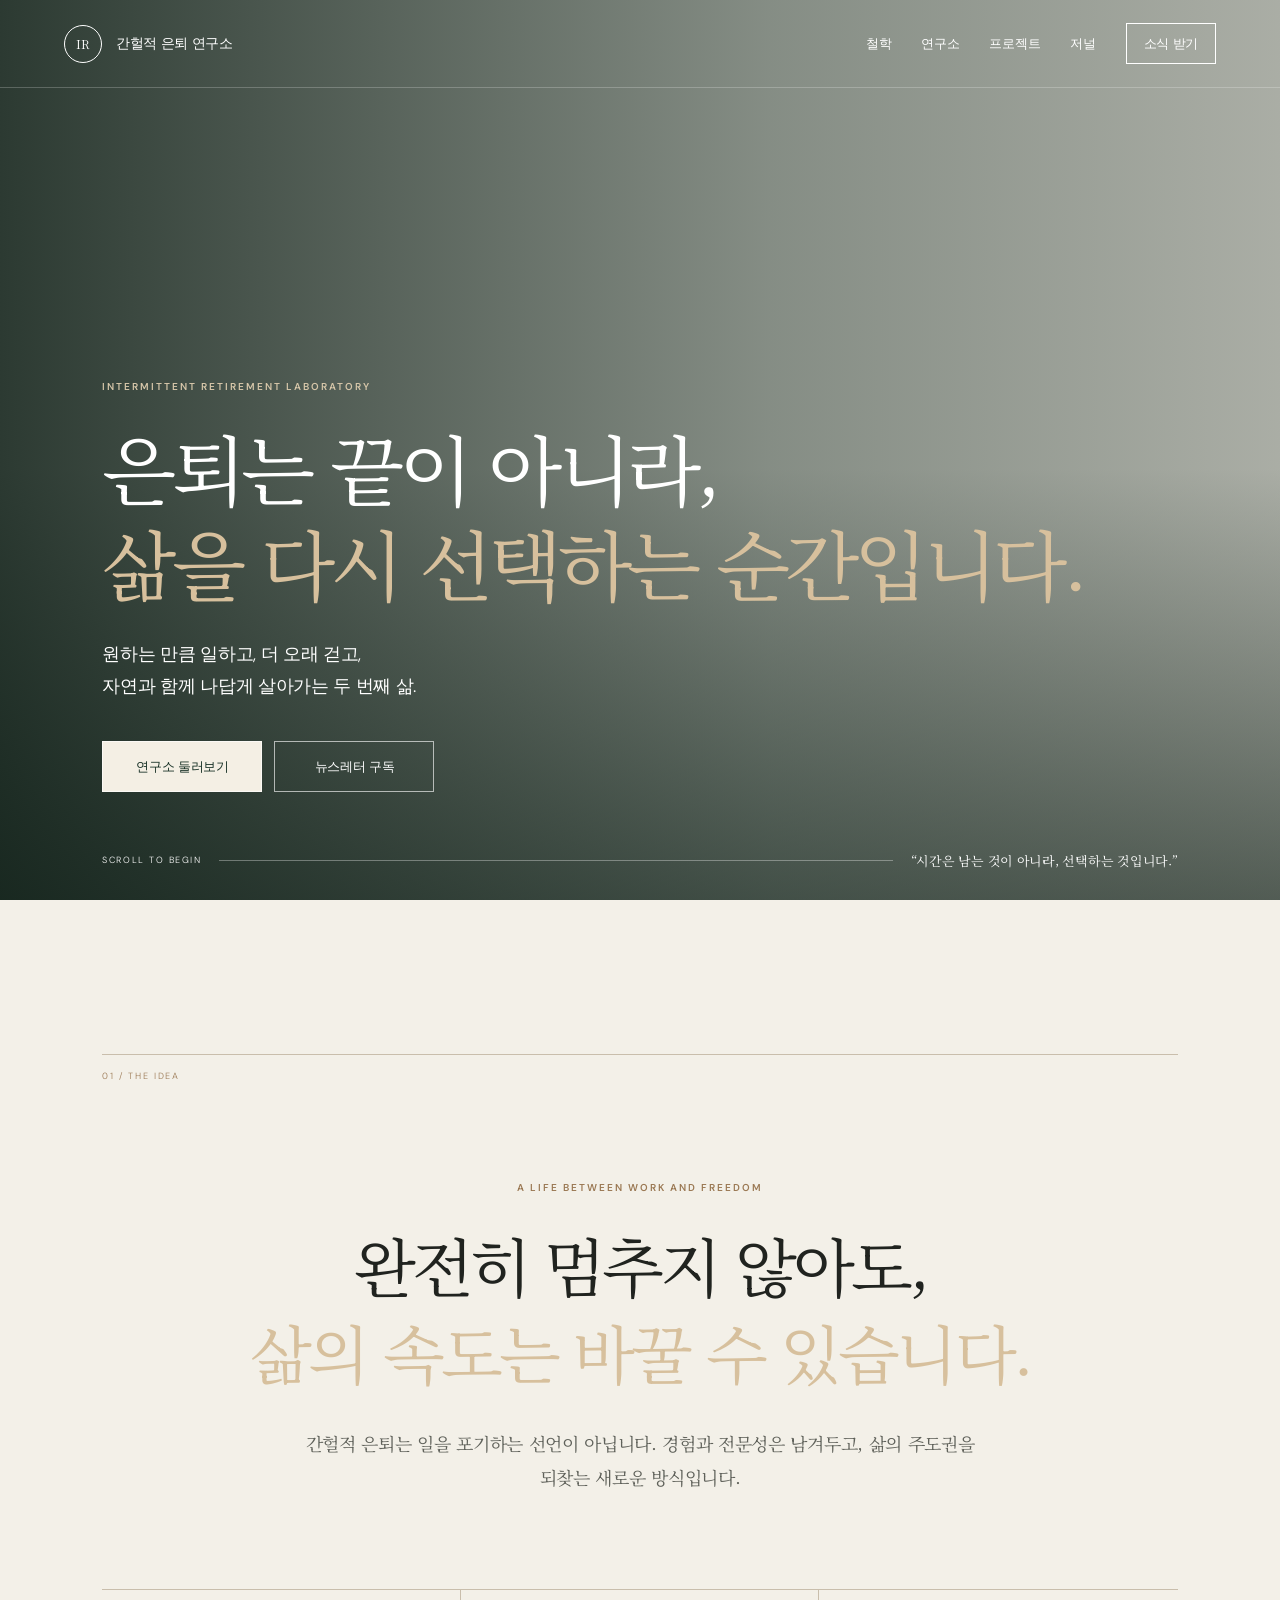
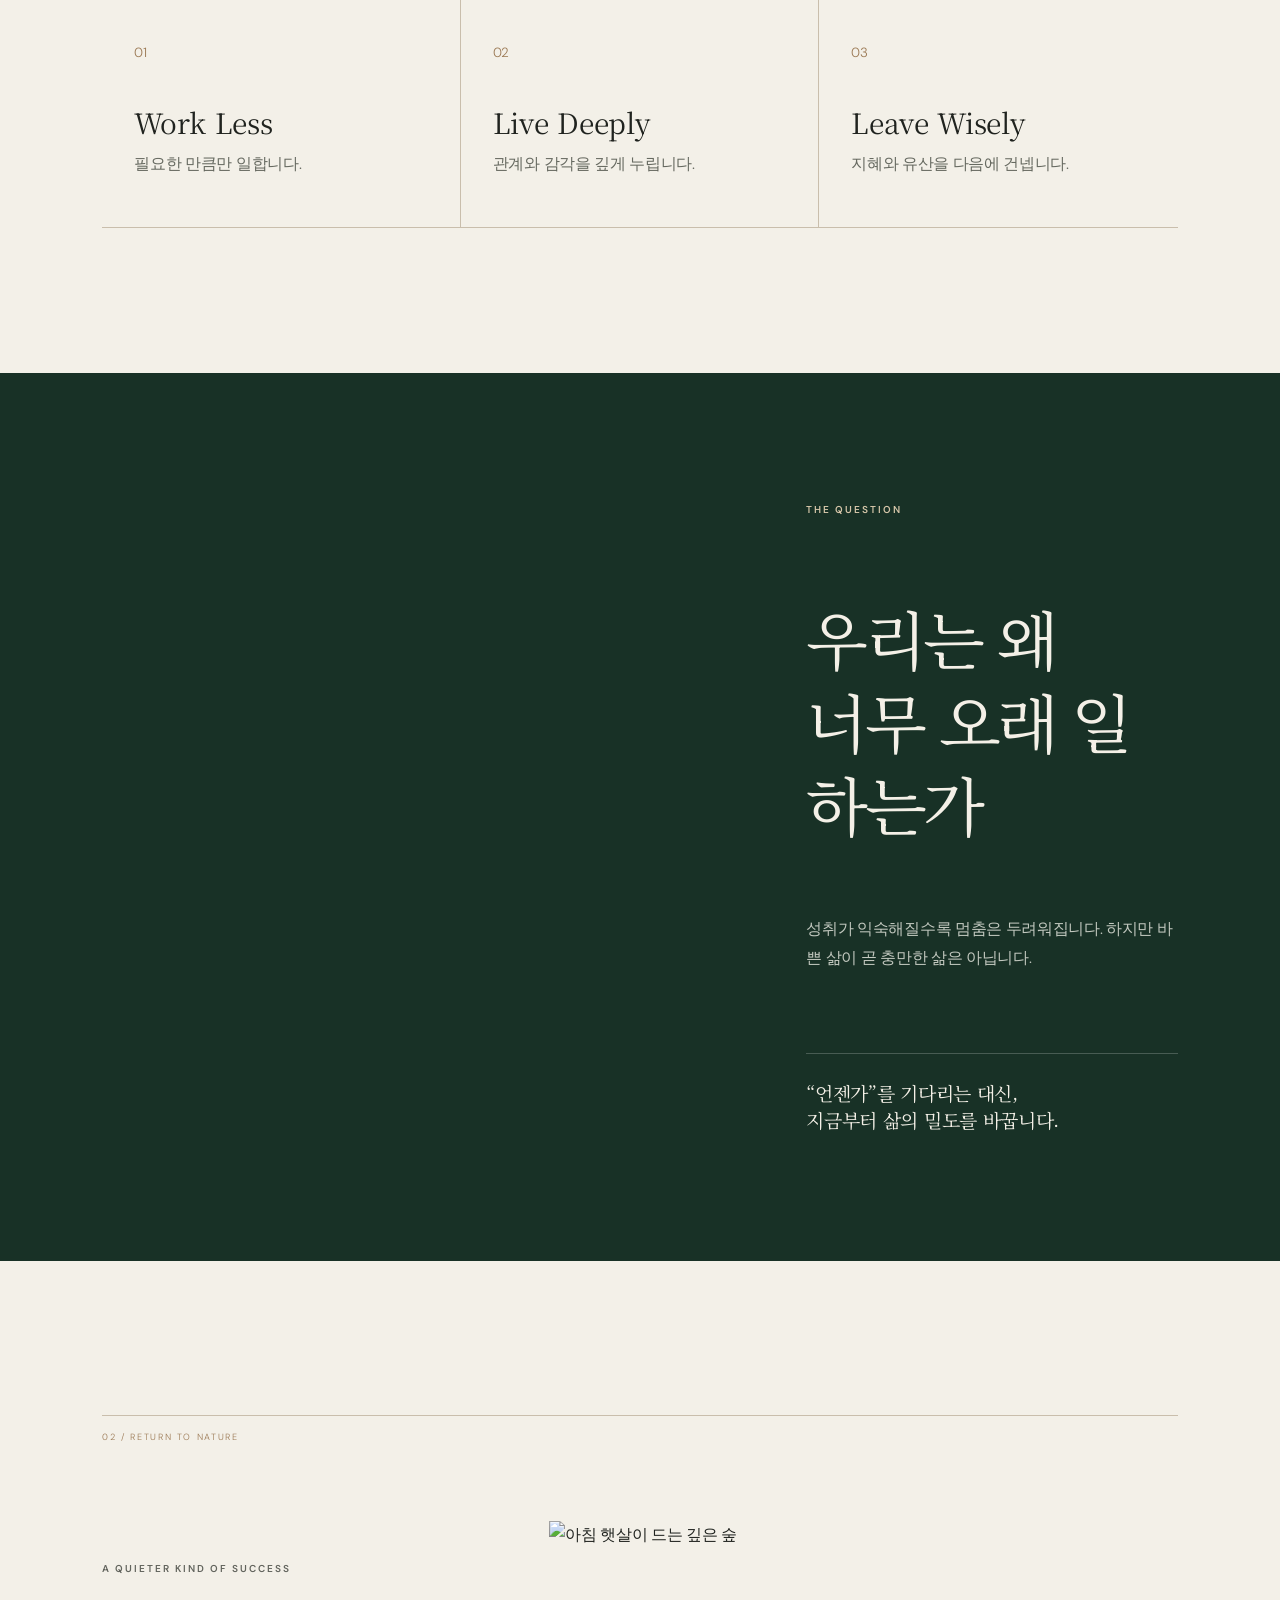
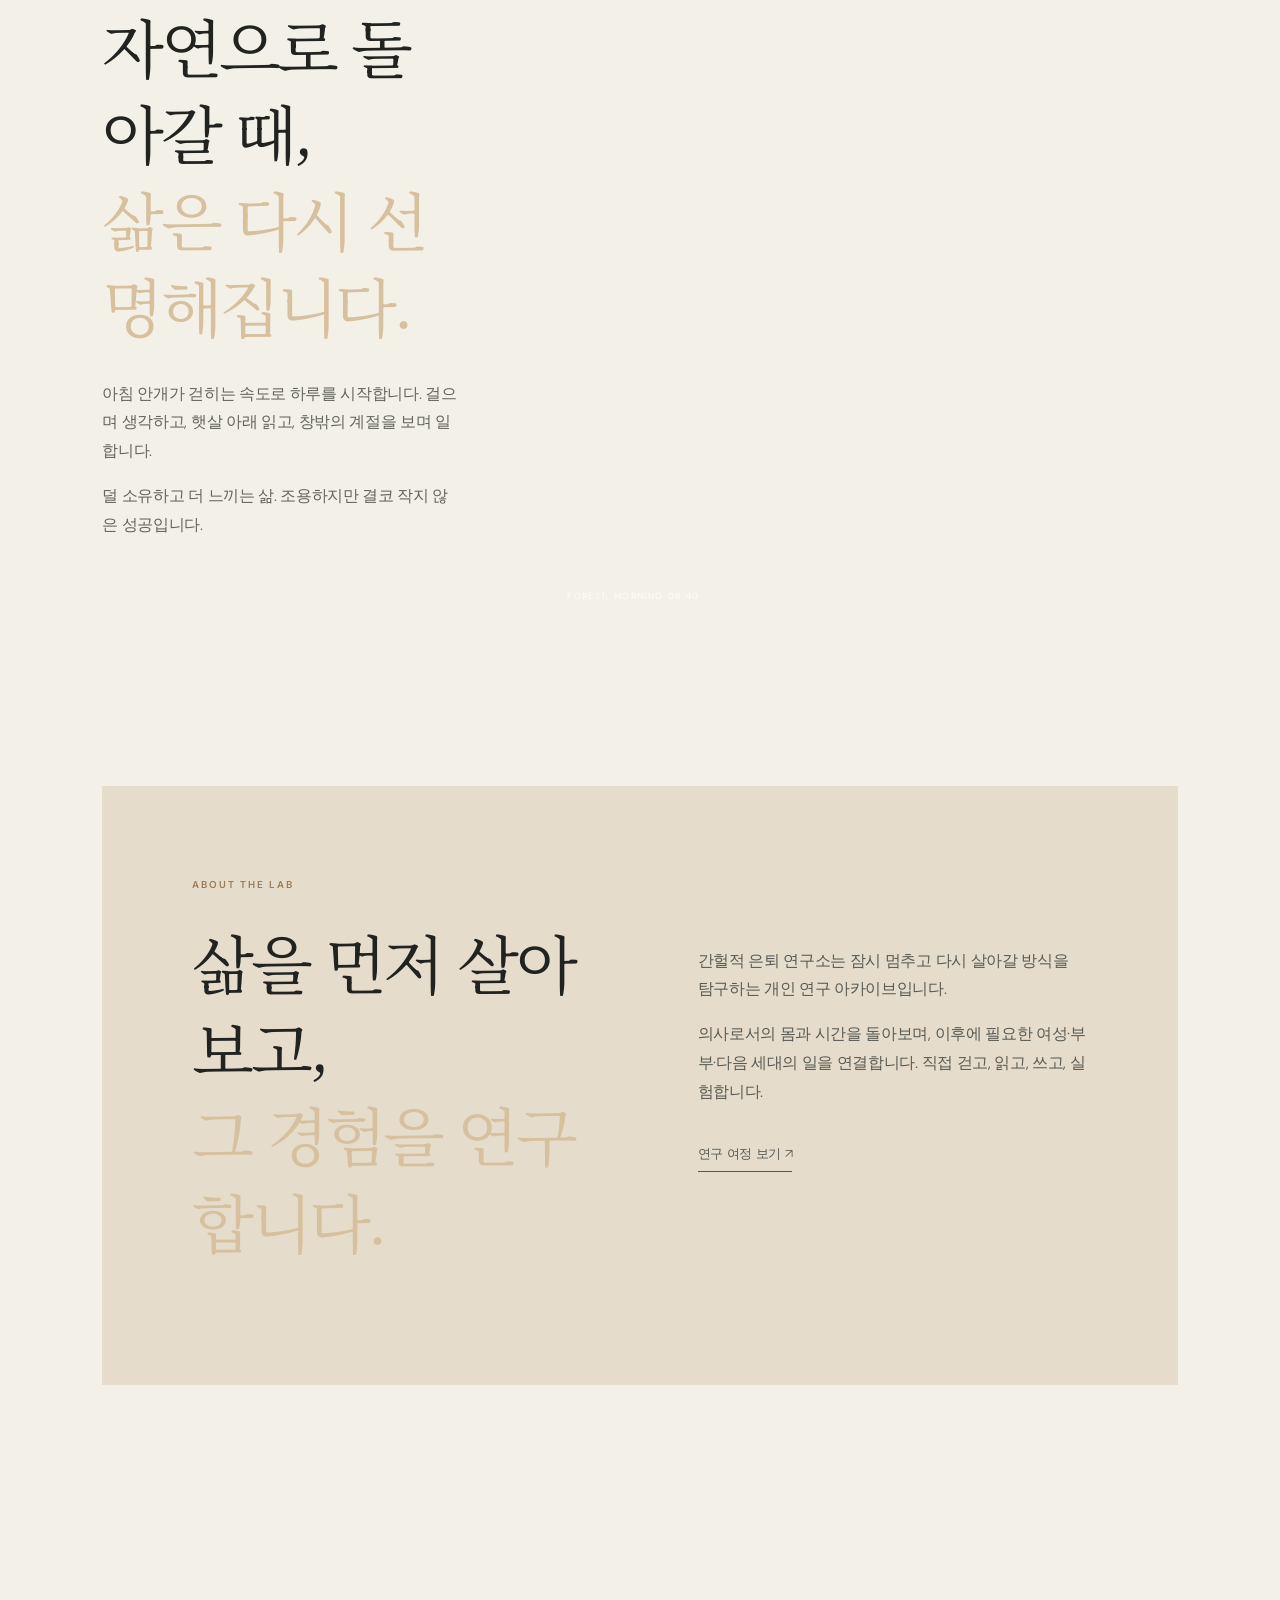
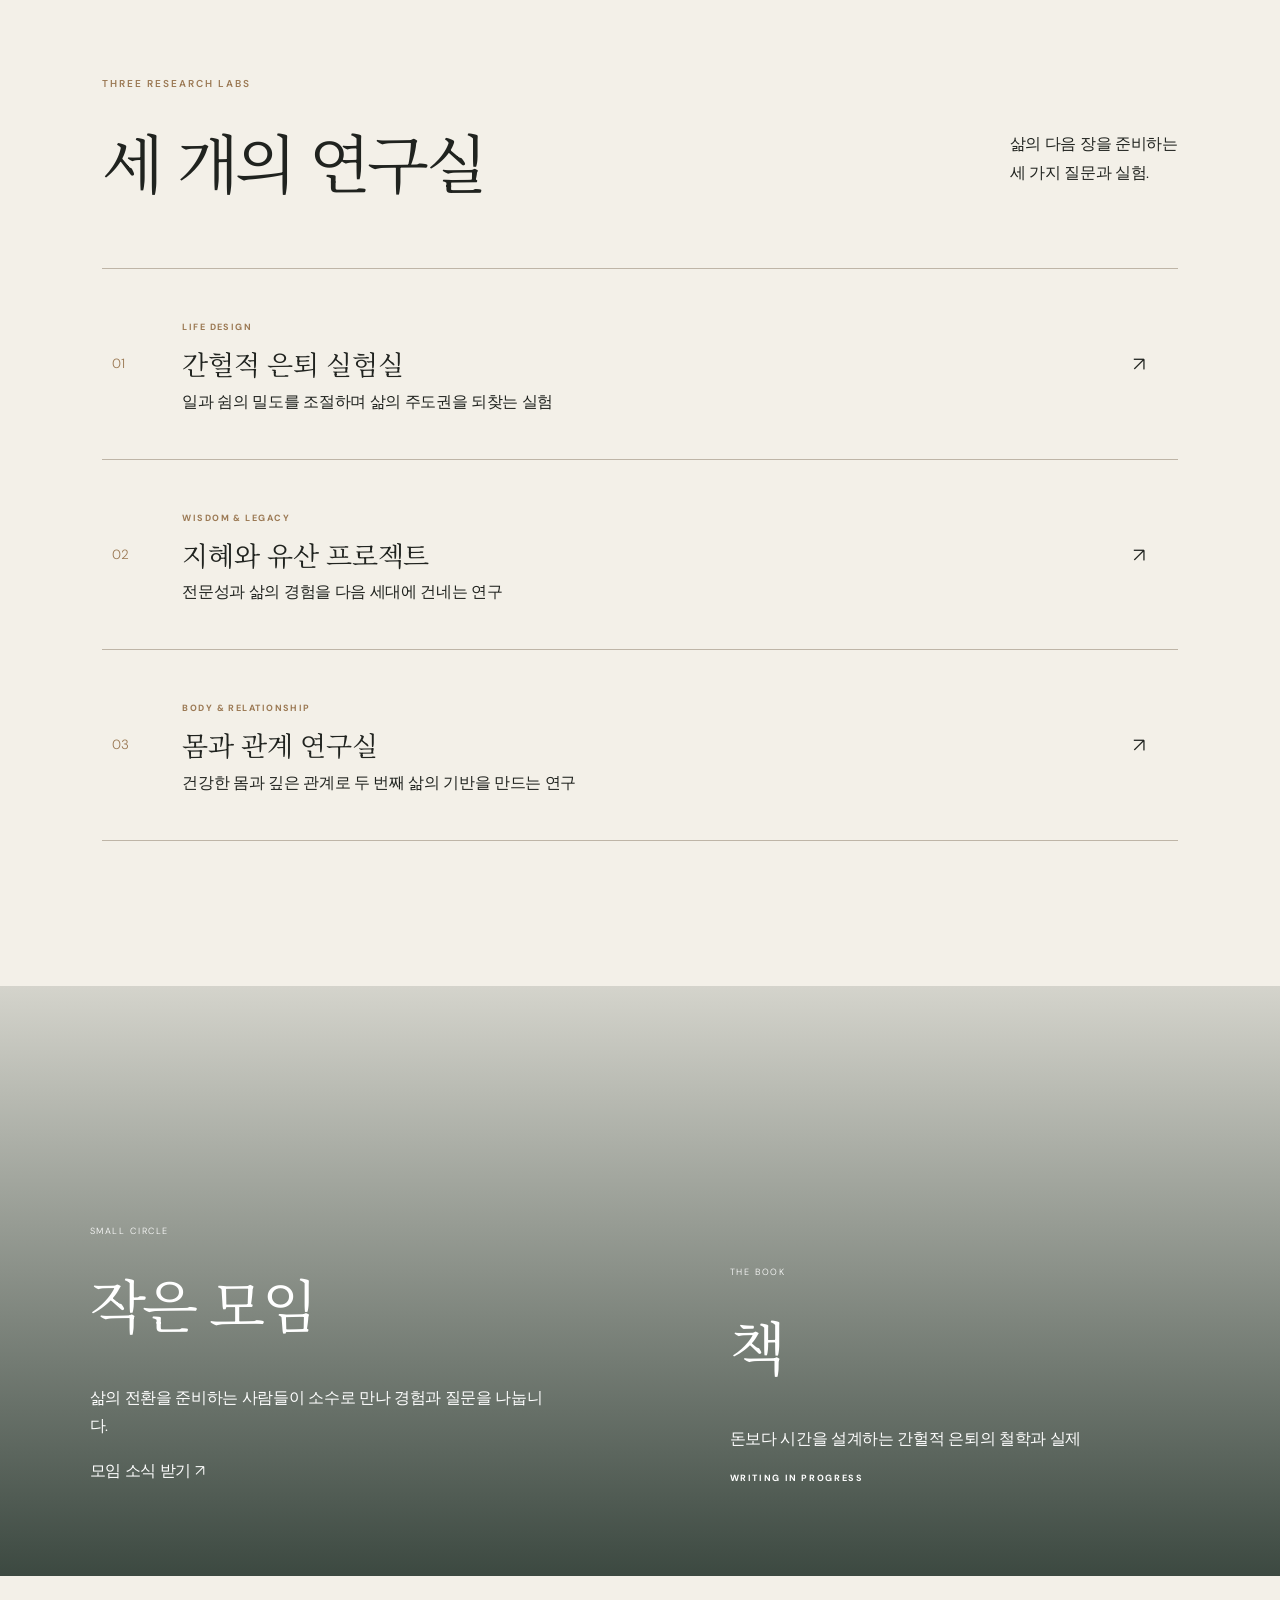
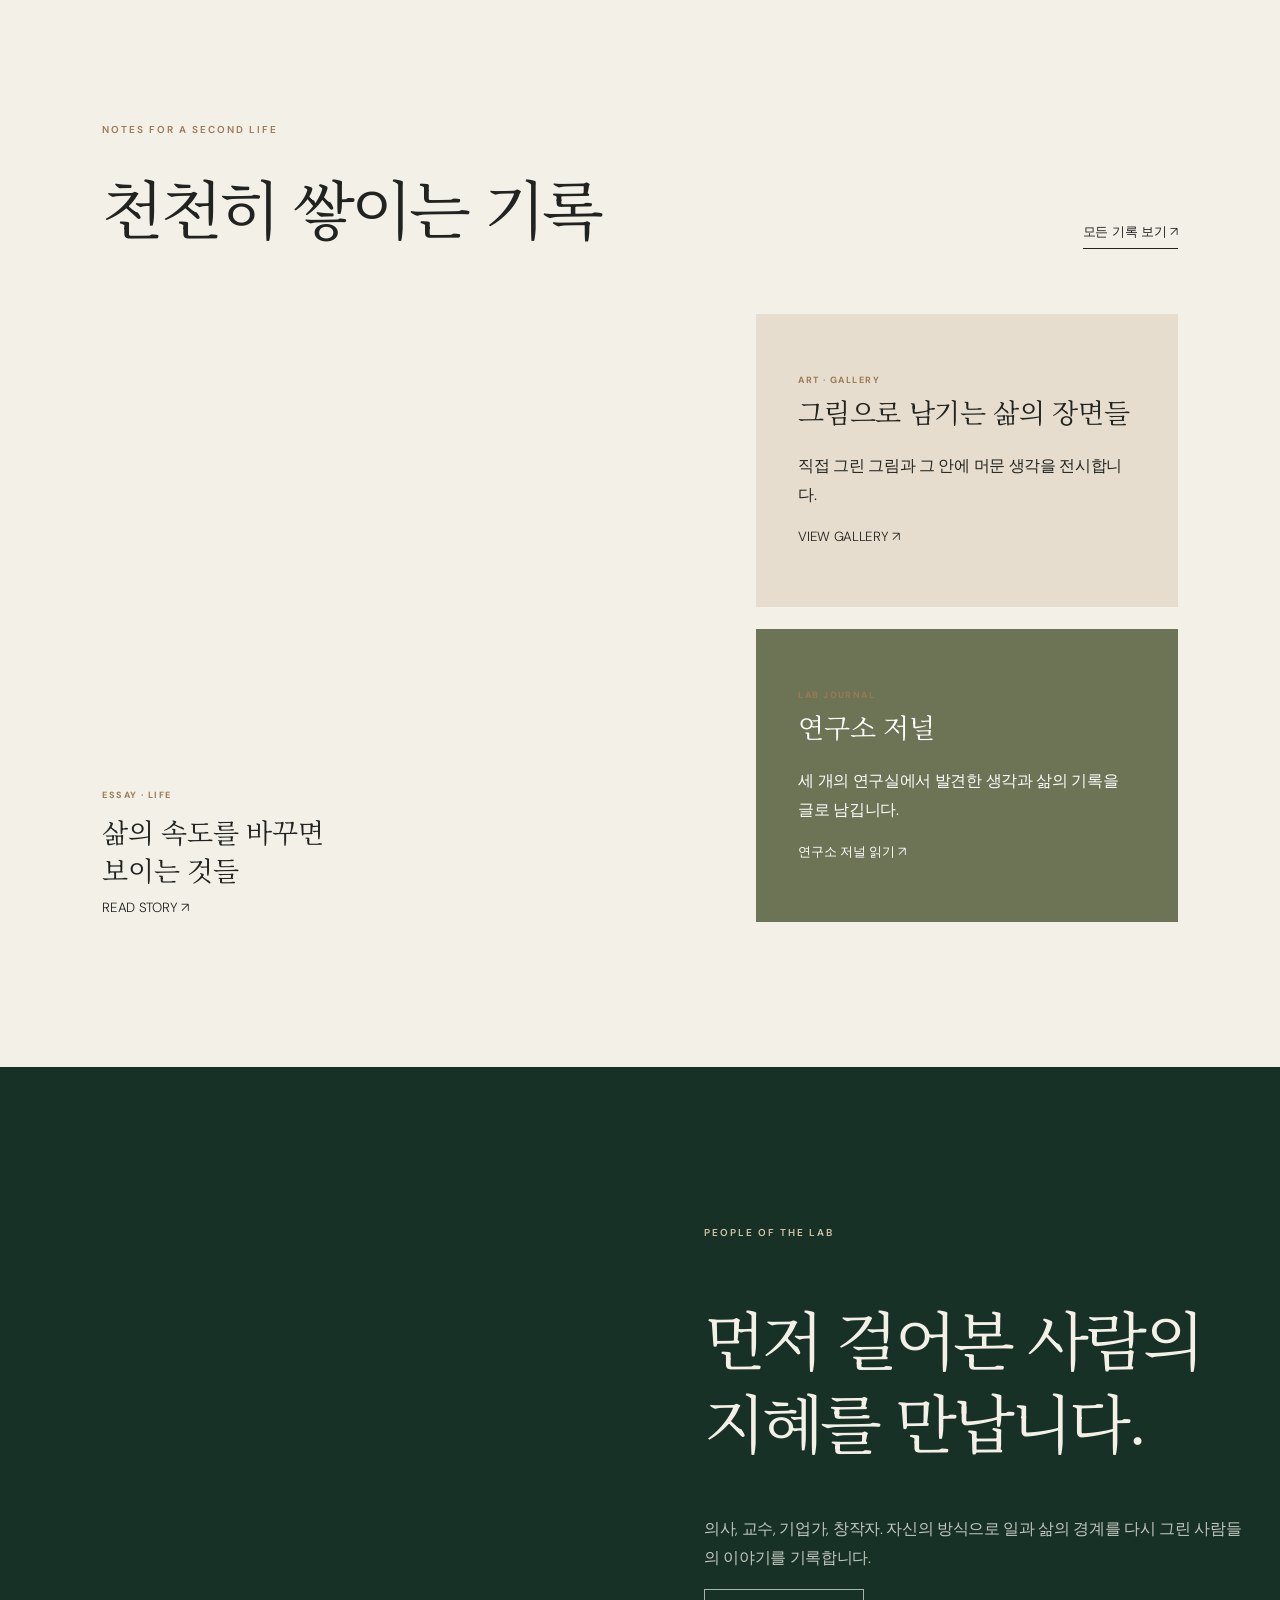
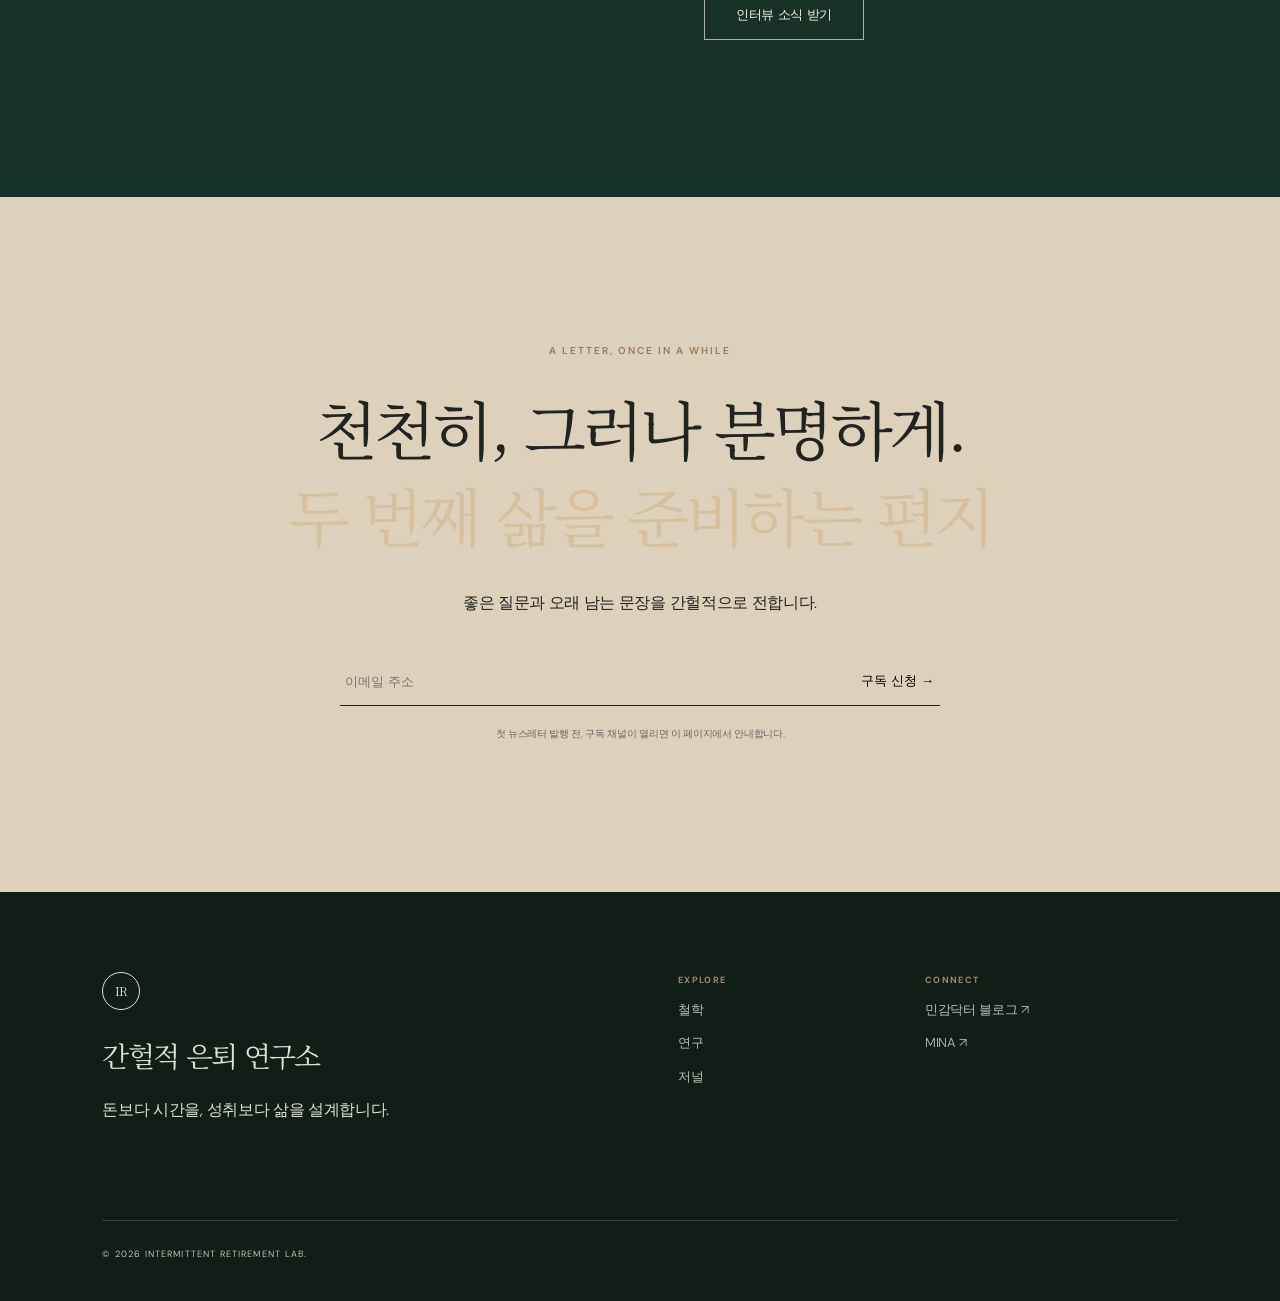
==== index.html @ a006efb7 "Open image upload form from art gallery card" ====
<!doctype html>
<html lang="ko"><head><meta charset="utf-8"><meta name="viewport" content="width=device-width,initial-scale=1"><meta name="description" content="원하는 만큼 일하고 자연과 함께 살아가는 새로운 삶. 간헐적 은퇴 연구소."><title>간헐적 은퇴 연구소 | 삶을 다시 선택하는 순간</title><link rel="preconnect" href="https://images.unsplash.com"><link rel="preconnect" href="https://fonts.googleapis.com"><link href="https://fonts.googleapis.com/css2?family=DM+Sans:wght@300;400;500;600&family=Noto+Serif+KR:wght@400;500;600&display=swap" rel="stylesheet"><link rel="stylesheet" href="styles.css"></head><body>
<div class="progress"><span></span></div><header><a class="brand" href="#top"><i>IR</i><span>간헐적 은퇴 연구소</span></a><button class="menu" aria-label="메뉴 열기">☰</button><nav><a href="#idea">철학</a><a href="#lab">연구소</a><a href="#projects">프로젝트</a><a href="#journal">저널</a><a class="nav-cta" href="#newsletter">소식 받기</a></nav></header>
<main><section class="hero" id="top"><div class="hero-image"></div><div class="shade"></div><div class="hero-copy reveal"><p class="eyebrow light">INTERMITTENT RETIREMENT LABORATORY</p><h1>은퇴는 끝이 아니라,<br><em>삶을 다시 선택하는 순간입니다.</em></h1><p>원하는 만큼 일하고, 더 오래 걷고,<br>자연과 함께 나답게 살아가는 두 번째 삶.</p><div class="actions"><a class="btn solid" href="#idea">연구소 둘러보기</a><a class="btn" href="#newsletter">뉴스레터 구독</a></div></div><div class="scroll">SCROLL TO BEGIN <span></span><q>시간은 남는 것이 아니라, 선택하는 것입니다.</q></div></section>
<section class="section" id="idea"><p class="index">01 / THE IDEA</p><div class="center reveal"><p class="eyebrow">A LIFE BETWEEN WORK AND FREEDOM</p><h2>완전히 멈추지 않아도,<br><em>삶의 속도는 바꿀 수 있습니다.</em></h2><p class="lead">간헐적 은퇴는 일을 포기하는 선언이 아닙니다. 경험과 전문성은 남겨두고, 삶의 주도권을 되찾는 새로운 방식입니다.</p></div><div class="values reveal-group"><article><small>01</small><h3>Work Less</h3><p>필요한 만큼만 일합니다.</p></article><article><small>02</small><h3>Live Deeply</h3><p>관계와 감각을 깊게 누립니다.</p></article><article><small>03</small><h3>Leave Wisely</h3><p>지혜와 유산을 다음에 건넵니다.</p></article></div></section>
<section class="split dark"><div class="split-photo parallax"></div><div class="split-copy reveal"><p class="eyebrow light">THE QUESTION</p><h2>우리는 왜<br>너무 오래 일하는가</h2><p>성취가 익숙해질수록 멈춤은 두려워집니다. 하지만 바쁜 삶이 곧 충만한 삶은 아닙니다.</p><blockquote>“언젠가”를 기다리는 대신,<br>지금부터 삶의 밀도를 바꿉니다.</blockquote></div></section>
<section class="section nature"><p class="index">02 / RETURN TO NATURE</p><div class="nature-grid"><div class="reveal"><p class="eyebrow">A QUIETER KIND OF SUCCESS</p><h2>자연으로 돌아갈 때,<br><em>삶은 다시 선명해집니다.</em></h2><p>아침 안개가 걷히는 속도로 하루를 시작합니다. 걸으며 생각하고, 햇살 아래 읽고, 창밖의 계절을 보며 일합니다.</p><p>덜 소유하고 더 느끼는 삶. 조용하지만 결코 작지 않은 성공입니다.</p></div><figure class="big reveal"><img src="https://images.unsplash.com/photo-1441974231531-c6227db76b6e?auto=format&fit=crop&w=1800&q=88" alt="아침 햇살이 드는 깊은 숲"><figcaption>FOREST, MORNING 06:40</figcaption></figure></div></section>
<section class="section lab" id="lab"><div class="lab-card reveal"><div><p class="eyebrow">ABOUT THE LAB</p><h2>삶을 먼저 살아보고,<br><em>그 경험을 연구합니다.</em></h2></div><div><p>간헐적 은퇴 연구소는 잠시 멈추고 다시 살아갈 방식을 탐구하는 개인 연구 아카이브입니다.</p><p>의사로서의 몸과 시간을 돌아보며, 이후에 필요한 여성·부부·다음 세대의 일을 연결합니다. 직접 걷고, 읽고, 쓰고, 실험합니다.</p><a class="text-link" href="#projects">연구 여정 보기 ↗</a></div></div></section>
<section class="section" id="projects"><div class="section-head reveal"><div><p class="eyebrow">THREE RESEARCH LABS</p><h2>세 개의 연구실</h2></div><p>삶의 다음 장을 준비하는<br>세 가지 질문과 실험.</p></div><div class="projects reveal-group"><a href="projects.html#retirement"><small>01</small><div><b>LIFE DESIGN</b><h3>간헐적 은퇴 실험실</h3><p>일과 쉼의 밀도를 조절하며 삶의 주도권을 되찾는 실험</p></div><i>↗</i></a><a href="projects.html#legacy"><small>02</small><div><b>WISDOM & LEGACY</b><h3>지혜와 유산 프로젝트</h3><p>전문성과 삶의 경험을 다음 세대에 건네는 연구</p></div><i>↗</i></a><a href="projects.html#body"><small>03</small><div><b>BODY & RELATIONSHIP</b><h3>몸과 관계 연구실</h3><p>건강한 몸과 깊은 관계로 두 번째 삶의 기반을 만드는 연구</p></div><i>↗</i></a></div></section>
<section class="chapters"><article class="chapter lecture reveal"><small>SMALL CIRCLE</small><h2>작은 모임</h2><p>삶의 전환을 준비하는 사람들이 소수로 만나 경험과 질문을 나눕니다.</p><a href="#newsletter">모임 소식 받기 ↗</a></article><article class="chapter book reveal"><small>THE BOOK</small><h2>책</h2><p>돈보다 시간을 설계하는 간헐적 은퇴의 철학과 실제</p><b>WRITING IN PROGRESS</b></article></section>
<section class="section" id="journal"><div class="section-head reveal"><div><p class="eyebrow">NOTES FOR A SECOND LIFE</p><h2>천천히 쌓이는 기록</h2></div><a class="text-link" href="gallery.html">모든 기록 보기 ↗</a></div><div class="journal reveal-group"><a class="feature" href="gallery.html"><div></div><b>ESSAY · LIFE</b><h3>삶의 속도를 바꾸면<br>보이는 것들</h3><small>READ STORY ↗</small></a><a class="note" href="record.html"><b>ART · GALLERY</b><h3>그림으로 남기는 삶의 장면들</h3><p>직접 그린 그림과 그 안에 머문 생각을 전시합니다.</p><small>VIEW GALLERY ↗</small></a><a class="note olive" href="record.html?mode=writing&amp;view=library"><b>LAB JOURNAL</b><h3>연구소 저널</h3><p>세 개의 연구실에서 발견한 생각과 삶의 기록을 글로 남깁니다.</p><small>연구소 저널 읽기 ↗</small></a></div></section>
<section class="people dark"><div class="people-photo parallax"></div><div class="people-copy reveal"><p class="eyebrow light">PEOPLE OF THE LAB</p><h2>먼저 걸어본 사람의<br>지혜를 만납니다.</h2><p>의사, 교수, 기업가, 창작자. 자신의 방식으로 일과 삶의 경계를 다시 그린 사람들의 이야기를 기록합니다.</p><a class="btn" href="#newsletter">인터뷰 소식 받기</a></div></section>
<section class="section newsletter" id="newsletter"><div class="reveal"><p class="eyebrow">A LETTER, ONCE IN A WHILE</p><h2>천천히, 그러나 분명하게.<br><em>두 번째 삶을 준비하는 편지</em></h2><p>좋은 질문과 오래 남는 문장을 간헐적으로 전합니다.</p><form><label class="sr" for="email">이메일 주소</label><input id="email" type="email" placeholder="이메일 주소" required><button>구독 신청 →</button></form><small class="form-note">첫 뉴스레터 발행 전, 구독 채널이 열리면 이 페이지에서 안내합니다.</small></div></section></main>
<footer><div><i>IR</i><h2>간헐적 은퇴 연구소</h2><p>돈보다 시간을, 성취보다 삶을 설계합니다.</p></div><div class="links"><b>EXPLORE</b><a href="#idea">철학</a><a href="#projects">연구</a><a href="#journal">저널</a></div><div class="links"><b>CONNECT</b><a href="https://blog.naver.com/minawoman" target="_blank" rel="noreferrer">민감닥터 블로그 ↗</a><a href="https://minabloom66.vercel.app" target="_blank" rel="noreferrer">MINA ↗</a></div><p class="copy">© 2026 INTERMITTENT RETIREMENT LAB.</p></footer><script src="script.js"></script></body></html>
---- styles.css ----
:root{--paper:#f3f0e8;--warm:#e5dccb;--olive:#6d7455;--forest:#183126;--ink:#20231f;--bronze:#9b7954;--serif:"Noto Serif KR",serif;--sans:"DM Sans",sans-serif}*{box-sizing:border-box}html{scroll-behavior:smooth}body{margin:0;background:var(--paper);color:var(--ink);font:300 16px/1.8 var(--sans);letter-spacing:-.02em}a{color:inherit;text-decoration:none}img{width:100%;height:100%;object-fit:cover;display:block}.sr{position:absolute;clip:rect(0,0,0,0)}.progress{position:fixed;top:0;left:0;right:0;height:2px;z-index:999}.progress span{display:block;width:0;height:100%;background:#c6a06b}header{position:fixed;z-index:100;top:0;left:0;width:100%;height:88px;padding:0 5vw;display:flex;align-items:center;justify-content:space-between;color:#fff;border-bottom:1px solid #ffffff38;transition:.45s}header.scrolled{height:70px;background:#f3f0e8ed;backdrop-filter:blur(18px);color:var(--forest);border-color:#18312620}.brand{display:flex;align-items:center;gap:14px;font-size:14px;font-weight:500}.brand i,footer>div:first-child>i{display:grid;place-items:center;width:38px;height:38px;border:1px solid;border-radius:50%;font:12px var(--serif)}nav{display:flex;align-items:center;gap:30px;font-size:13px}nav a{transition:.3s}nav a:hover{opacity:.55}.nav-cta{border:1px solid;padding:8px 17px}.menu{display:none;background:none;border:0;color:inherit;font-size:20px}.hero{min-height:100svh;position:relative;color:#fff;display:flex;align-items:flex-end;padding:160px 8vw 12vh;overflow:hidden}.hero-image,.shade{position:absolute;inset:0}.hero-image{background:url("https://images.unsplash.com/photo-1441974231531-c6227db76b6e?auto=format&fit=crop&w=2400&q=90") center/cover;animation:breath 18s ease-in-out infinite alternate}.shade{background:linear-gradient(90deg,#091a12d9,#0d21187a 60%,#0b1c1350),linear-gradient(0deg,#0918118c,transparent 48%)}@keyframes breath{to{transform:scale(1.1) translate(-1%,1%)}}.hero-copy{position:relative;z-index:2;max-width:1050px}.eyebrow{margin:0 0 24px;color:var(--bronze);font-size:10px;font-weight:600;letter-spacing:.2em}.light{color:#d6c6a9}.hero h1,h2{font-family:var(--serif);font-weight:400;letter-spacing:-.06em}.hero h1{font-size:clamp(48px,6vw,92px);line-height:1.24;margin:0 0 28px}.hero h1 em,h2 em{font-style:normal;color:#d7c09d}.hero-copy>p:not(.eyebrow){font-size:clamp(16px,1.4vw,21px)}.actions{display:flex;gap:12px;margin-top:38px}.btn{display:inline-flex;justify-content:center;min-width:160px;padding:13px 23px;border:1px solid #ffffffa0;font-size:13px;transition:.35s}.btn:hover{background:#fff;color:var(--forest);transform:translateY(-3px)}.solid{background:#f4efe4;color:var(--forest)}.scroll{position:absolute;z-index:2;bottom:30px;left:8vw;right:8vw;display:flex;align-items:center;gap:18px;font-size:9px;letter-spacing:.17em}.scroll span{height:1px;flex:1;background:#ffffff55}.scroll q{font:13px var(--serif);letter-spacing:-.02em}.section{padding:145px 8vw}.index{font-size:9px;letter-spacing:.18em;color:var(--bronze);border-top:1px solid #c9beac;padding-top:13px}.center{max-width:1000px;margin:95px auto;text-align:center}.section h2{font-size:clamp(38px,5vw,70px);line-height:1.35;margin:0 0 32px}.lead{max-width:680px;margin:auto;font:18px/1.9 var(--serif);color:#5f615a}.values{display:grid;grid-template-columns:repeat(3,1fr);border-block:1px solid #c9beac}.values article{padding:48px 32px;border-right:1px solid #c9beac}.values article:last-child{border:0}.values small,.projects small{color:var(--bronze)}.values h3{font:400 28px var(--serif);margin:35px 0 8px}.values p{margin:0;color:#666960}.split{display:grid;grid-template-columns:1.1fr .9fr;min-height:760px}.dark{background:var(--forest);color:#f4f0e7}.split-photo{background:url("https://images.unsplash.com/photo-1499750310107-5fef28a66643?auto=format&fit=crop&w=1600&q=90") center/cover}.split-copy{padding:10vw 8vw;display:flex;flex-direction:column;justify-content:center}.split-copy h2,.people h2{font-size:clamp(42px,5vw,68px);line-height:1.3}.split-copy>p:not(.eyebrow),.people-copy>p:not(.eyebrow){color:#c2c8bf}.split-copy blockquote{font:19px var(--serif);margin:65px 0 0;padding-top:25px;border-top:1px solid #ffffff35}.nature-grid{display:grid;grid-template-columns:.8fr 1.2fr;gap:28px;margin-top:75px;align-items:end}.nature-grid>div{padding:0 5vw 65px 0}.nature-grid>div p{color:#62645d}.big{height:700px;margin:0;position:relative}.big figcaption{position:absolute;bottom:16px;left:18px;color:#fff;font-size:9px;letter-spacing:.15em}.small{width:65%;height:300px;margin:-190px 0 0 7vw;z-index:2;border:9px solid var(--paper)}.lab{padding-top:20px}.lab-card{background:var(--warm);padding:90px;display:grid;grid-template-columns:1fr 1fr;gap:9vw}.lab-card>div:last-child{padding-top:55px;color:#585b54}.text-link{display:inline-block;margin-top:20px;padding-bottom:5px;border-bottom:1px solid;font-size:13px}.section-head{display:flex;align-items:flex-end;justify-content:space-between;margin-bottom:65px}.section-head h2{margin:0}.projects{border-top:1px solid #beb5a7}.projects>a{display:grid;grid-template-columns:70px 1fr 35px;align-items:center;padding:42px 10px;border-bottom:1px solid #beb5a7;transition:.35s}.projects>a:hover{padding-left:28px;background:#ffffff55}.projects b,.journal b{font-size:9px;letter-spacing:.16em;color:var(--bronze)}.projects h3,.journal h3{font:400 27px/1.4 var(--serif);margin:5px 0}.projects p{margin:0}.projects i{font-style:normal;font-size:20px}.chapters{display:grid;grid-template-columns:1fr 1fr}.chapter{min-height:590px;padding:7vw;display:flex;flex-direction:column;justify-content:flex-end;color:#fff;position:relative;overflow:hidden}.chapter:before,.chapter:after{content:"";position:absolute;inset:0}.chapter:before{background:center/cover;transition:1s}.chapter:after{background:linear-gradient(0deg,#0b1c14c9,#0b1c1422)}.lecture:before{background-image:url("https://images.unsplash.com/photo-1528605248644-14dd04022da1?auto=format&fit=crop&w=1600&q=88")}.book:before{background-image:url("https://images.unsplash.com/photo-1544947950-fa07a98d237f?auto=format&fit=crop&w=1600&q=90");background-position:center 55%}.chapter:hover:before{transform:scale(1.06)}.chapter>*{z-index:1}.chapter h2{font-size:58px;margin:12px 0}.chapter small,.chapter b{font-size:9px;letter-spacing:.18em}.journal{display:grid;grid-template-columns:1.2fr .8fr;gap:22px}.feature{grid-row:span 2;padding-right:25px}.feature>div{height:440px;background:url("https://images.unsplash.com/photo-1470770841072-f978cf4d019e?auto=format&fit=crop&w=1600&q=88") center/cover;margin-bottom:25px}.note{padding:42px;background:#e6ddce;display:flex;flex-direction:column;justify-content:center}.note.olive{background:var(--olive);color:#fff}.people{min-height:730px;position:relative;padding-left:55%;display:flex;align-items:center;overflow:hidden}.people-photo{position:absolute;inset:0 50% 0 0;background:url("https://images.unsplash.com/photo-1500534314209-a25ddb2bd429?auto=format&fit=crop&w=1800&q=88") center/cover}.people-copy{max-width:550px}.newsletter{text-align:center;background:#ddd1bc}.newsletter form{display:flex;max-width:600px;margin:40px auto 12px;border-bottom:1px solid}.newsletter input{flex:1;padding:16px 5px;border:0;background:transparent;outline:0}.newsletter button{border:0;background:none;font-weight:500}.newsletter small{font-size:10px;color:#686961}footer{background:#111d17;color:#dfe1d8;padding:80px 8vw 30px;display:grid;grid-template-columns:1fr .35fr .5fr;gap:70px}footer h2{font-size:28px;margin:20px 0 0}.links{display:flex;flex-direction:column;gap:10px}.links b{font-size:9px;color:#a18a6d;letter-spacing:.15em}.links a{font-size:13px;color:#b7c0b8}.copy{grid-column:1/-1;border-top:1px solid #334038;padding-top:25px;font-size:9px;letter-spacing:.12em}.reveal{opacity:0;transform:translateY(34px);filter:blur(7px);transition:1.1s}.reveal.visible,.reveal-group.visible>*{opacity:1;transform:none;filter:none}.reveal-group>*{opacity:0;transform:translateY(25px);filter:blur(5px);transition:1s}.reveal-group.visible>*:nth-child(2){transition-delay:.12s}.reveal-group.visible>*:nth-child(3){transition-delay:.24s}
@media(max-width:850px){header{height:70px}.menu{display:block}nav{display:none;position:fixed;top:70px;left:0;right:0;padding:28px 7vw;background:#f3f0e8f5;color:var(--forest);flex-direction:column;align-items:flex-start}nav.open{display:flex}.section{padding:95px 6vw}.values,.split,.nature-grid,.lab-card,.chapters,.journal,footer{grid-template-columns:1fr}.values article{border-right:0;border-bottom:1px solid #c9beac}.split-photo{min-height:55vh}.split-copy{padding:90px 8vw}.nature-grid>div{padding:0}.big{height:60vh}.small{margin-top:-110px}.lab-card{padding:55px 7vw;gap:10px}.lab-card>div:last-child{padding-top:0}.chapter{min-height:480px}.feature{grid-row:auto;padding:0}.people{padding:90px 7vw}.people-photo{inset:0}.people:after{content:"";position:absolute;inset:0;background:#0b1d15a8}.people-copy{z-index:1}.scroll q{display:none}}@media(max-width:520px){.brand span{font-size:12px}.hero{padding:140px 6vw 11vh}.hero h1{font-size:42px}.actions{flex-direction:column;align-items:flex-start}.center{margin:65px 0}.section h2{font-size:37px}.section-head{align-items:flex-start;flex-direction:column}.projects>a{grid-template-columns:38px 1fr 20px}.lab-card{padding:42px 24px}.small{width:78%;height:210px}.chapter{padding:40px 26px}.feature>div{height:350px}.newsletter form{flex-direction:column;border:0}.newsletter input{border-bottom:1px solid}.newsletter button{padding:15px}.scroll{bottom:15px}footer{gap:35px}}@media(prefers-reduced-motion:reduce){html{scroll-behavior:auto}.hero-image{animation:none}.reveal,.reveal-group>*{opacity:1;transform:none;filter:none;transition:none}}
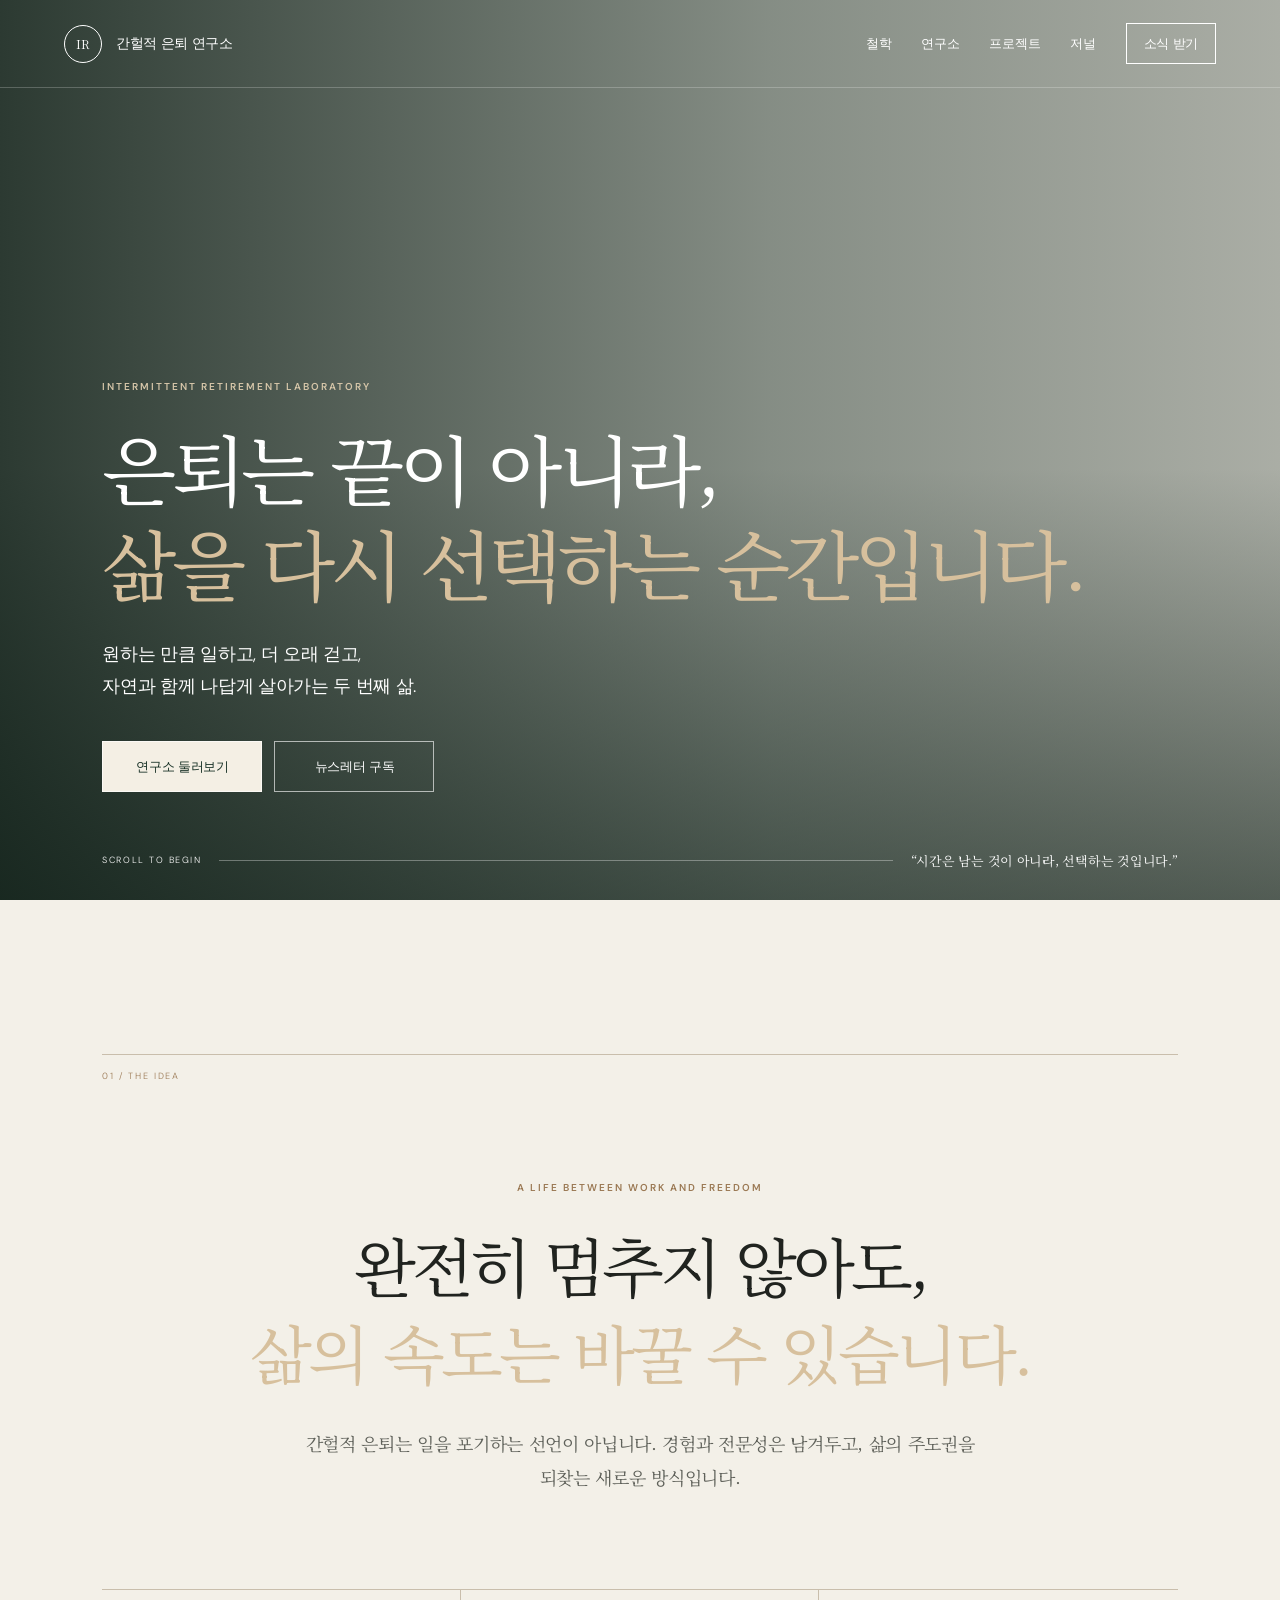
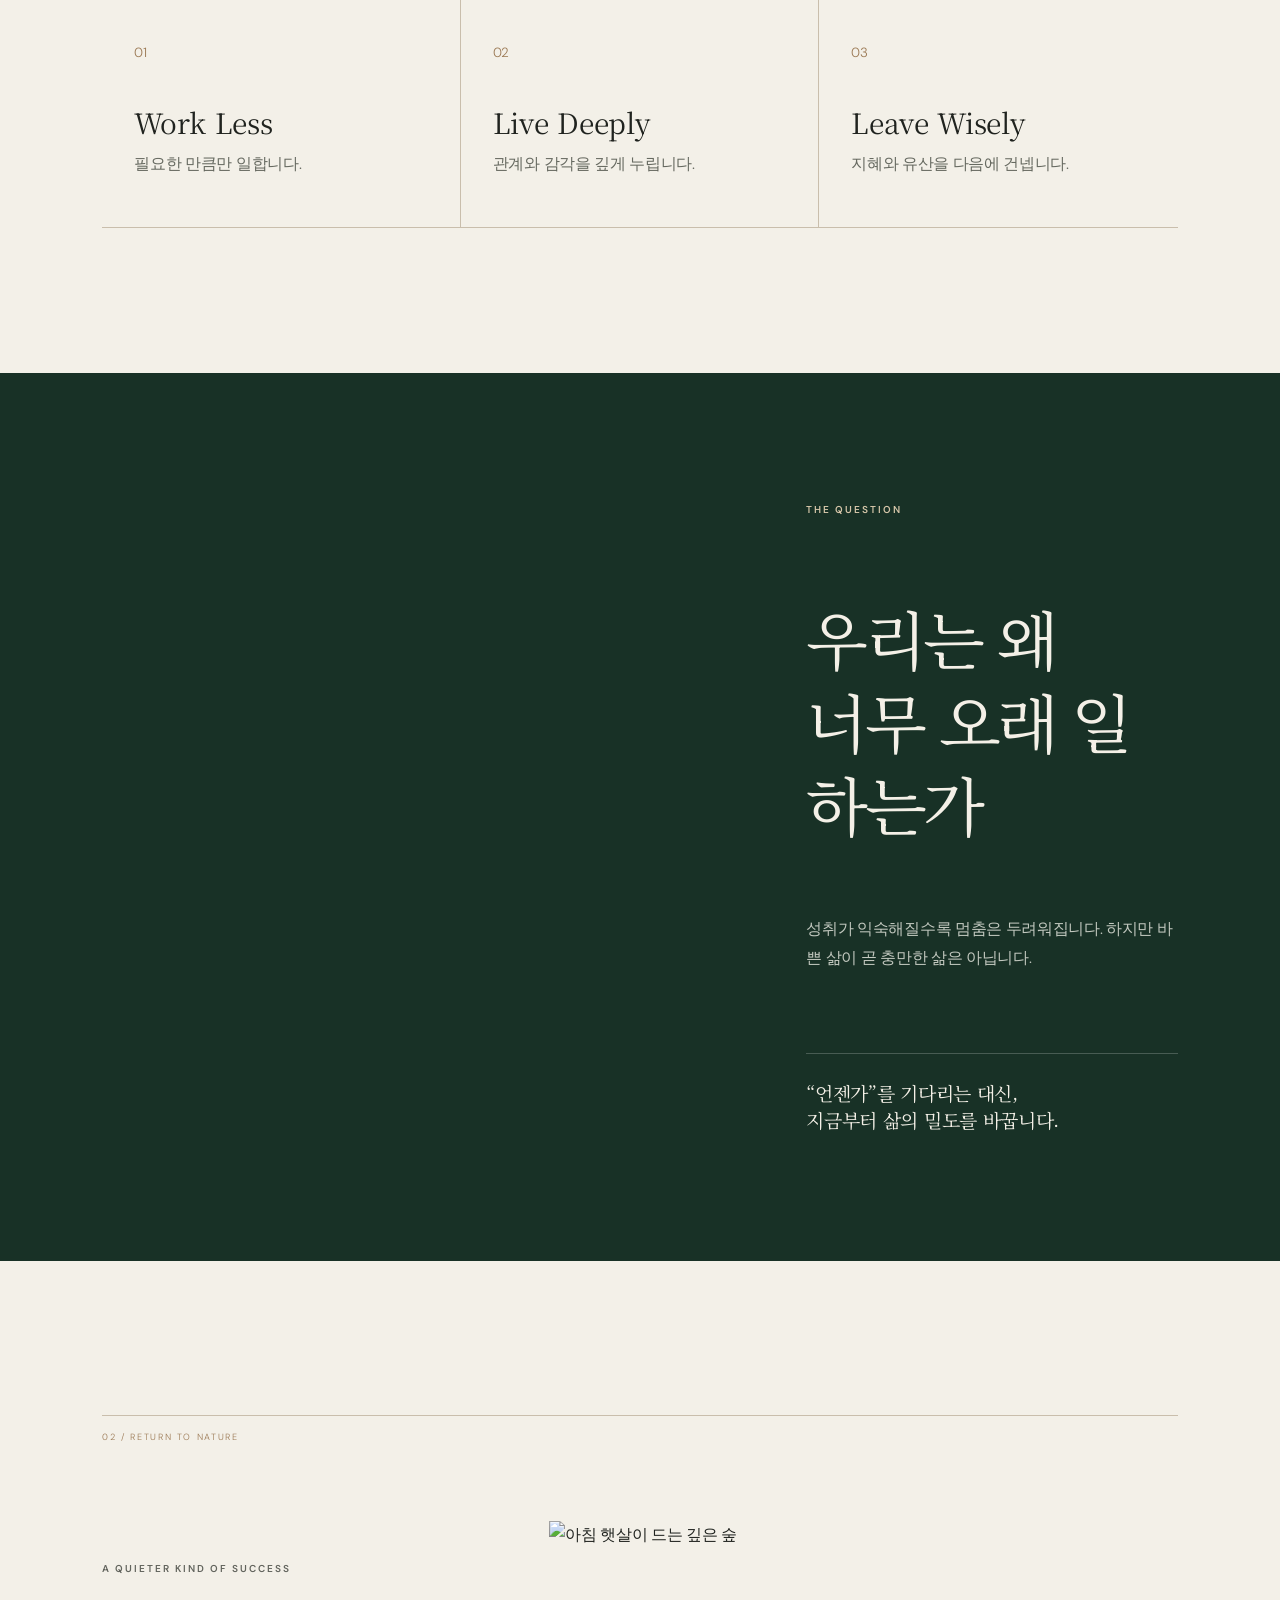
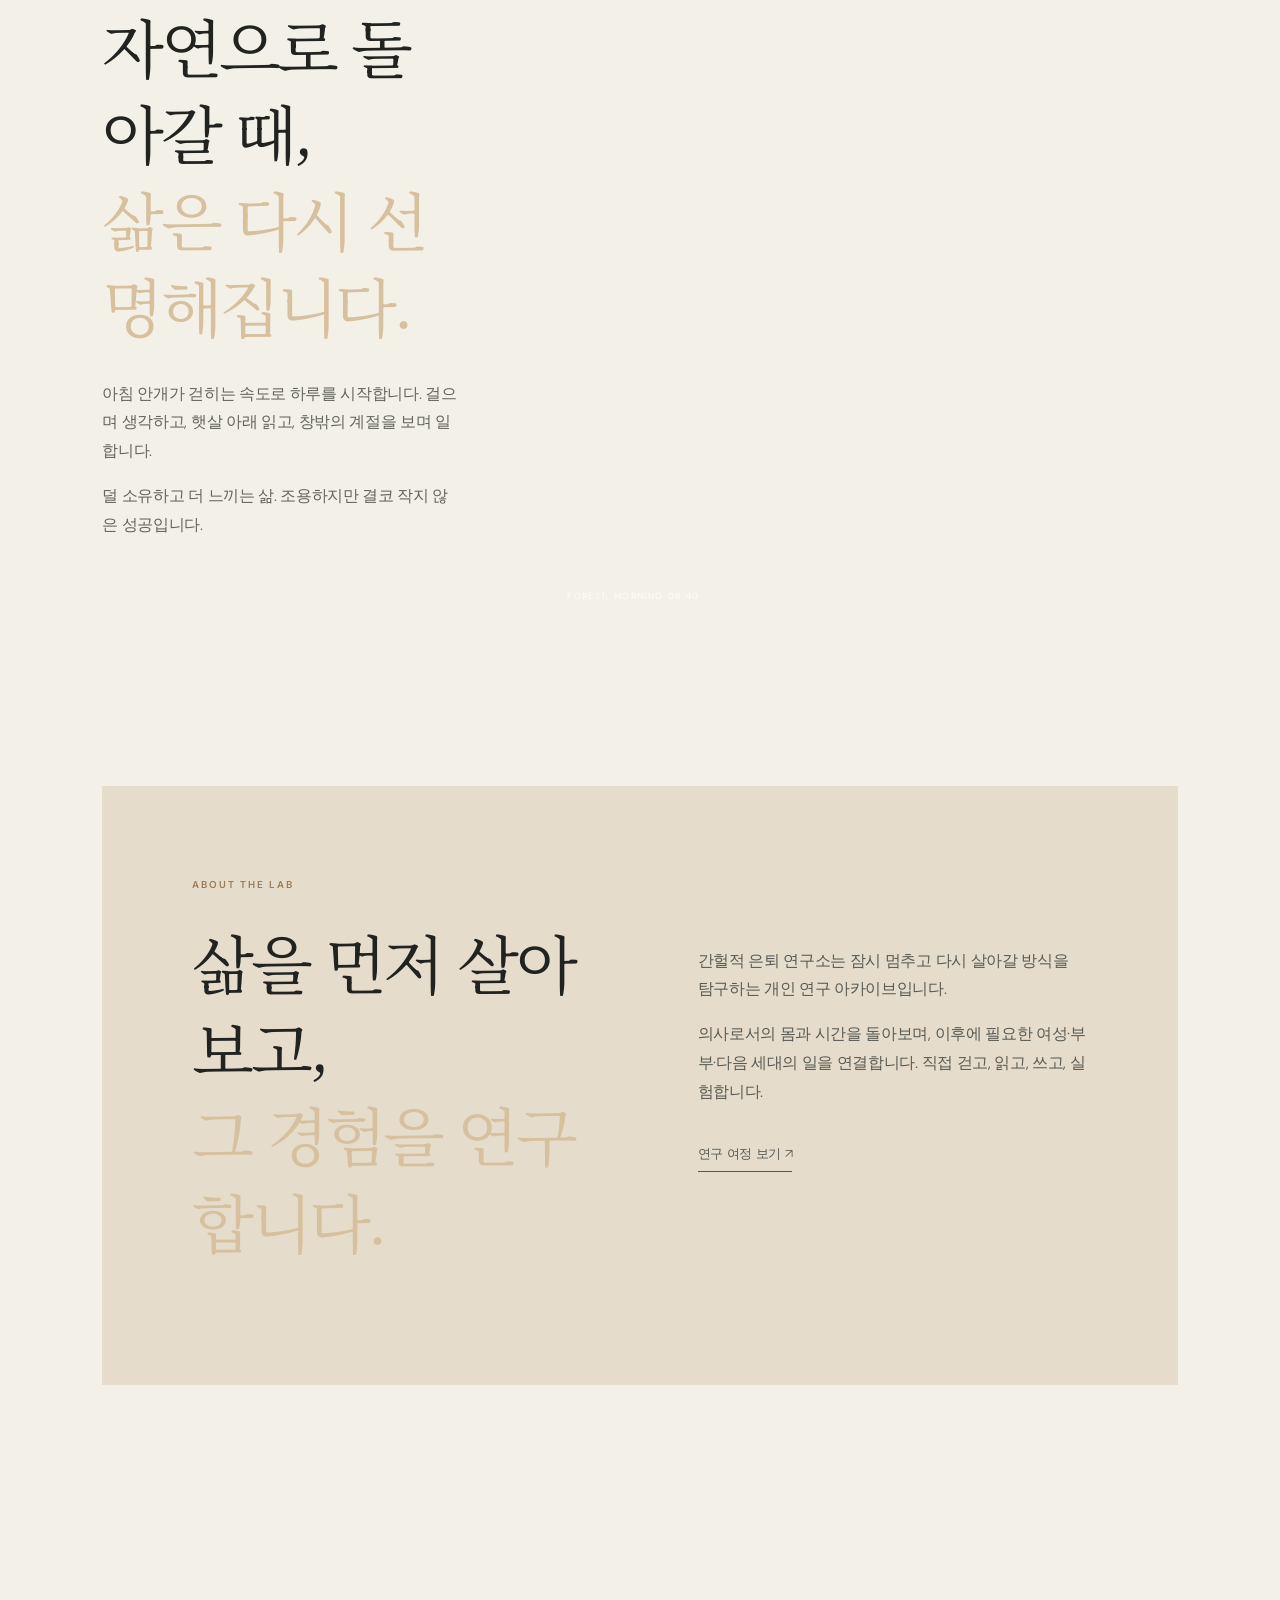
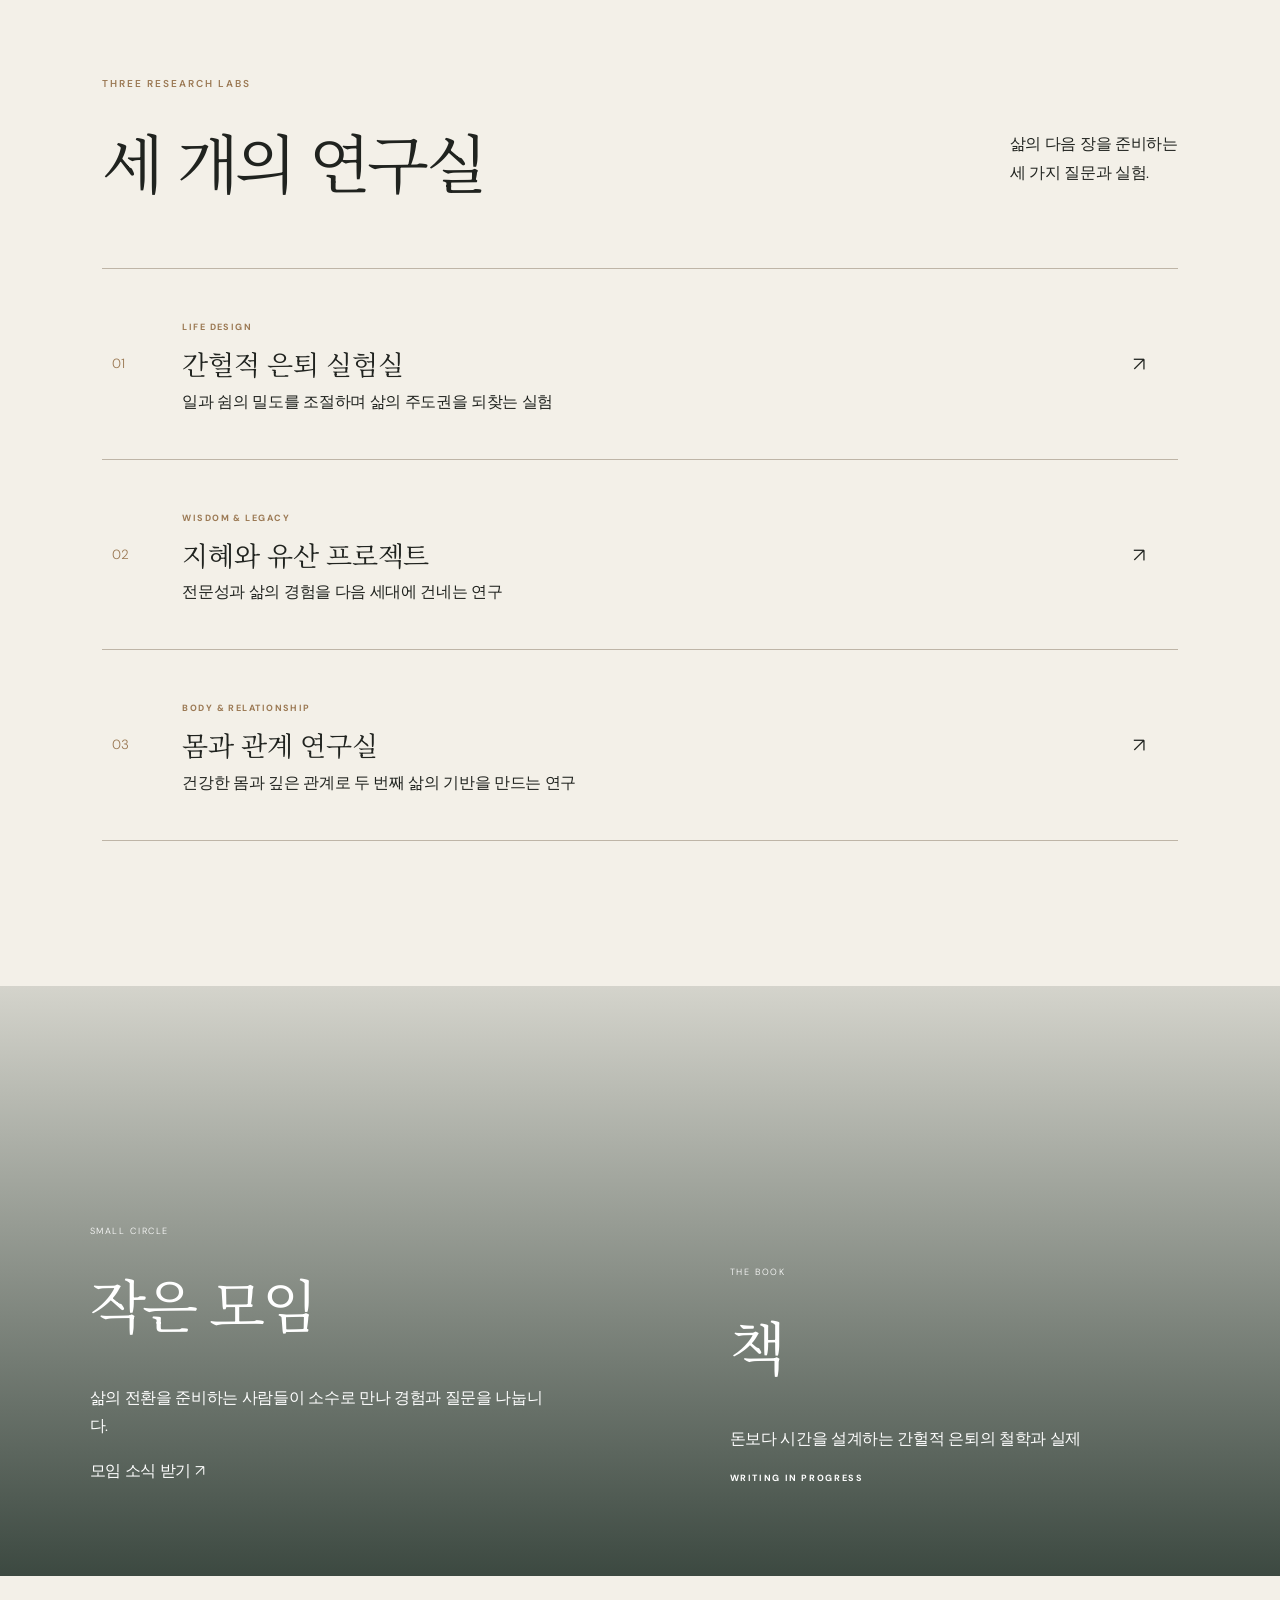
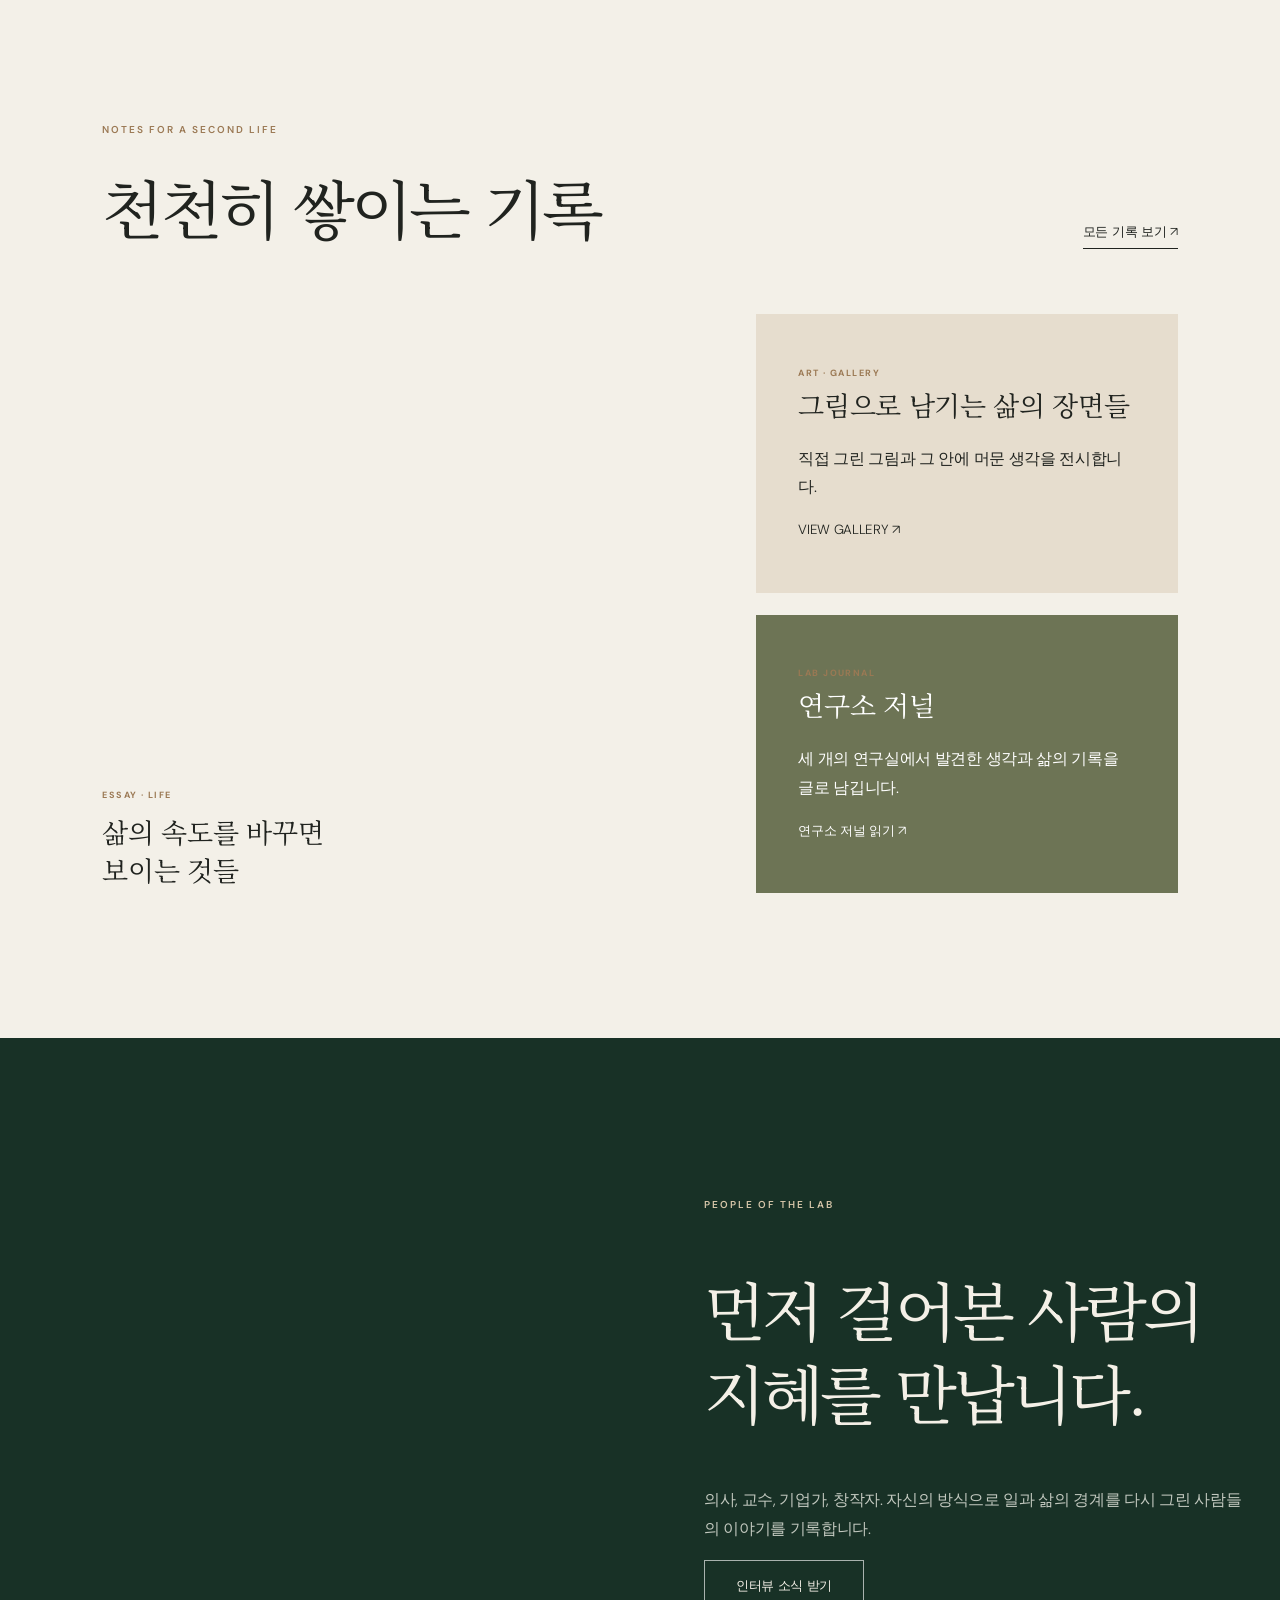
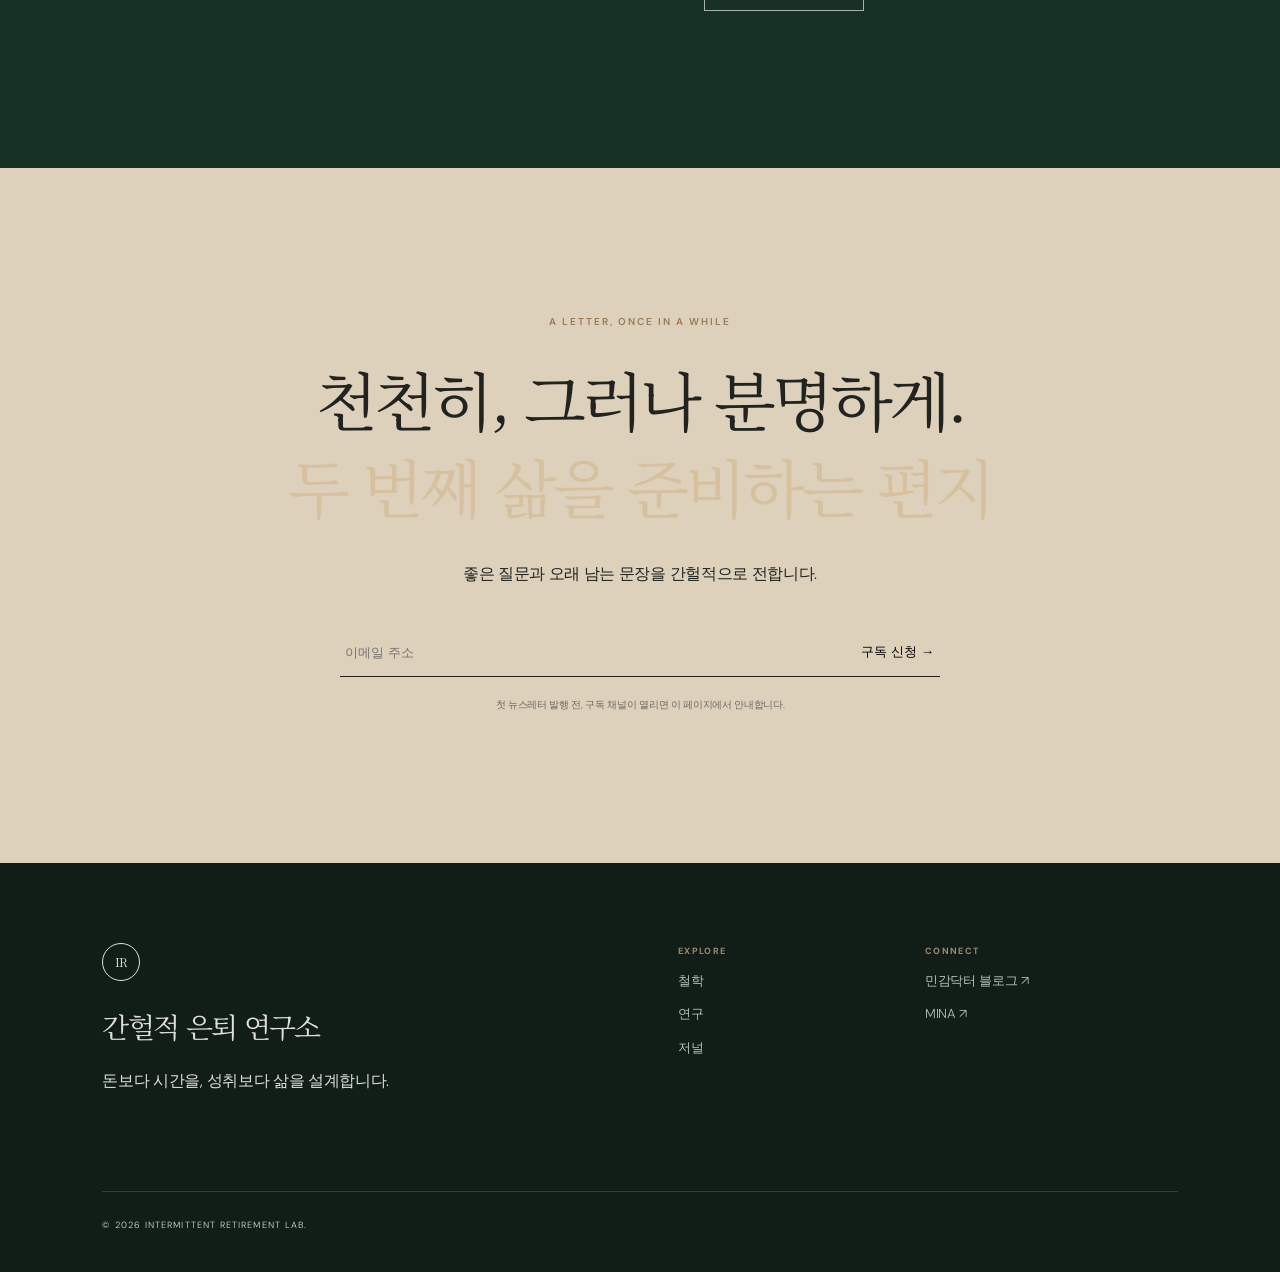
==== commit 3c9905cc: "Remove unnecessary read story link" ====
--- a/index.html
+++ b/index.html
@@ -8,7 +8,7 @@
 <section class="section lab" id="lab"><div class="lab-card reveal"><div><p class="eyebrow">ABOUT THE LAB</p><h2>삶을 먼저 살아보고,<br><em>그 경험을 연구합니다.</em></h2></div><div><p>간헐적 은퇴 연구소는 잠시 멈추고 다시 살아갈 방식을 탐구하는 개인 연구 아카이브입니다.</p><p>의사로서의 몸과 시간을 돌아보며, 이후에 필요한 여성·부부·다음 세대의 일을 연결합니다. 직접 걷고, 읽고, 쓰고, 실험합니다.</p><a class="text-link" href="#projects">연구 여정 보기 ↗</a></div></div></section>
 <section class="section" id="projects"><div class="section-head reveal"><div><p class="eyebrow">THREE RESEARCH LABS</p><h2>세 개의 연구실</h2></div><p>삶의 다음 장을 준비하는<br>세 가지 질문과 실험.</p></div><div class="projects reveal-group"><a href="projects.html#retirement"><small>01</small><div><b>LIFE DESIGN</b><h3>간헐적 은퇴 실험실</h3><p>일과 쉼의 밀도를 조절하며 삶의 주도권을 되찾는 실험</p></div><i>↗</i></a><a href="projects.html#legacy"><small>02</small><div><b>WISDOM & LEGACY</b><h3>지혜와 유산 프로젝트</h3><p>전문성과 삶의 경험을 다음 세대에 건네는 연구</p></div><i>↗</i></a><a href="projects.html#body"><small>03</small><div><b>BODY & RELATIONSHIP</b><h3>몸과 관계 연구실</h3><p>건강한 몸과 깊은 관계로 두 번째 삶의 기반을 만드는 연구</p></div><i>↗</i></a></div></section>
 <section class="chapters"><article class="chapter lecture reveal"><small>SMALL CIRCLE</small><h2>작은 모임</h2><p>삶의 전환을 준비하는 사람들이 소수로 만나 경험과 질문을 나눕니다.</p><a href="#newsletter">모임 소식 받기 ↗</a></article><article class="chapter book reveal"><small>THE BOOK</small><h2>책</h2><p>돈보다 시간을 설계하는 간헐적 은퇴의 철학과 실제</p><b>WRITING IN PROGRESS</b></article></section>
-<section class="section" id="journal"><div class="section-head reveal"><div><p class="eyebrow">NOTES FOR A SECOND LIFE</p><h2>천천히 쌓이는 기록</h2></div><a class="text-link" href="gallery.html">모든 기록 보기 ↗</a></div><div class="journal reveal-group"><a class="feature" href="gallery.html"><div></div><b>ESSAY · LIFE</b><h3>삶의 속도를 바꾸면<br>보이는 것들</h3><small>READ STORY ↗</small></a><a class="note" href="record.html"><b>ART · GALLERY</b><h3>그림으로 남기는 삶의 장면들</h3><p>직접 그린 그림과 그 안에 머문 생각을 전시합니다.</p><small>VIEW GALLERY ↗</small></a><a class="note olive" href="record.html?mode=writing&amp;view=library"><b>LAB JOURNAL</b><h3>연구소 저널</h3><p>세 개의 연구실에서 발견한 생각과 삶의 기록을 글로 남깁니다.</p><small>연구소 저널 읽기 ↗</small></a></div></section>
+<section class="section" id="journal"><div class="section-head reveal"><div><p class="eyebrow">NOTES FOR A SECOND LIFE</p><h2>천천히 쌓이는 기록</h2></div><a class="text-link" href="gallery.html">모든 기록 보기 ↗</a></div><div class="journal reveal-group"><article class="feature"><div></div><b>ESSAY · LIFE</b><h3>삶의 속도를 바꾸면<br>보이는 것들</h3></article><a class="note" href="record.html"><b>ART · GALLERY</b><h3>그림으로 남기는 삶의 장면들</h3><p>직접 그린 그림과 그 안에 머문 생각을 전시합니다.</p><small>VIEW GALLERY ↗</small></a><a class="note olive" href="record.html?mode=writing&amp;view=library"><b>LAB JOURNAL</b><h3>연구소 저널</h3><p>세 개의 연구실에서 발견한 생각과 삶의 기록을 글로 남깁니다.</p><small>연구소 저널 읽기 ↗</small></a></div></section>
 <section class="people dark"><div class="people-photo parallax"></div><div class="people-copy reveal"><p class="eyebrow light">PEOPLE OF THE LAB</p><h2>먼저 걸어본 사람의<br>지혜를 만납니다.</h2><p>의사, 교수, 기업가, 창작자. 자신의 방식으로 일과 삶의 경계를 다시 그린 사람들의 이야기를 기록합니다.</p><a class="btn" href="#newsletter">인터뷰 소식 받기</a></div></section>
 <section class="section newsletter" id="newsletter"><div class="reveal"><p class="eyebrow">A LETTER, ONCE IN A WHILE</p><h2>천천히, 그러나 분명하게.<br><em>두 번째 삶을 준비하는 편지</em></h2><p>좋은 질문과 오래 남는 문장을 간헐적으로 전합니다.</p><form><label class="sr" for="email">이메일 주소</label><input id="email" type="email" placeholder="이메일 주소" required><button>구독 신청 →</button></form><small class="form-note">첫 뉴스레터 발행 전, 구독 채널이 열리면 이 페이지에서 안내합니다.</small></div></section></main>
 <footer><div><i>IR</i><h2>간헐적 은퇴 연구소</h2><p>돈보다 시간을, 성취보다 삶을 설계합니다.</p></div><div class="links"><b>EXPLORE</b><a href="#idea">철학</a><a href="#projects">연구</a><a href="#journal">저널</a></div><div class="links"><b>CONNECT</b><a href="https://blog.naver.com/minawoman" target="_blank" rel="noreferrer">민감닥터 블로그 ↗</a><a href="https://minabloom66.vercel.app" target="_blank" rel="noreferrer">MINA ↗</a></div><p class="copy">© 2026 INTERMITTENT RETIREMENT LAB.</p></footer><script src="script.js"></script></body></html>
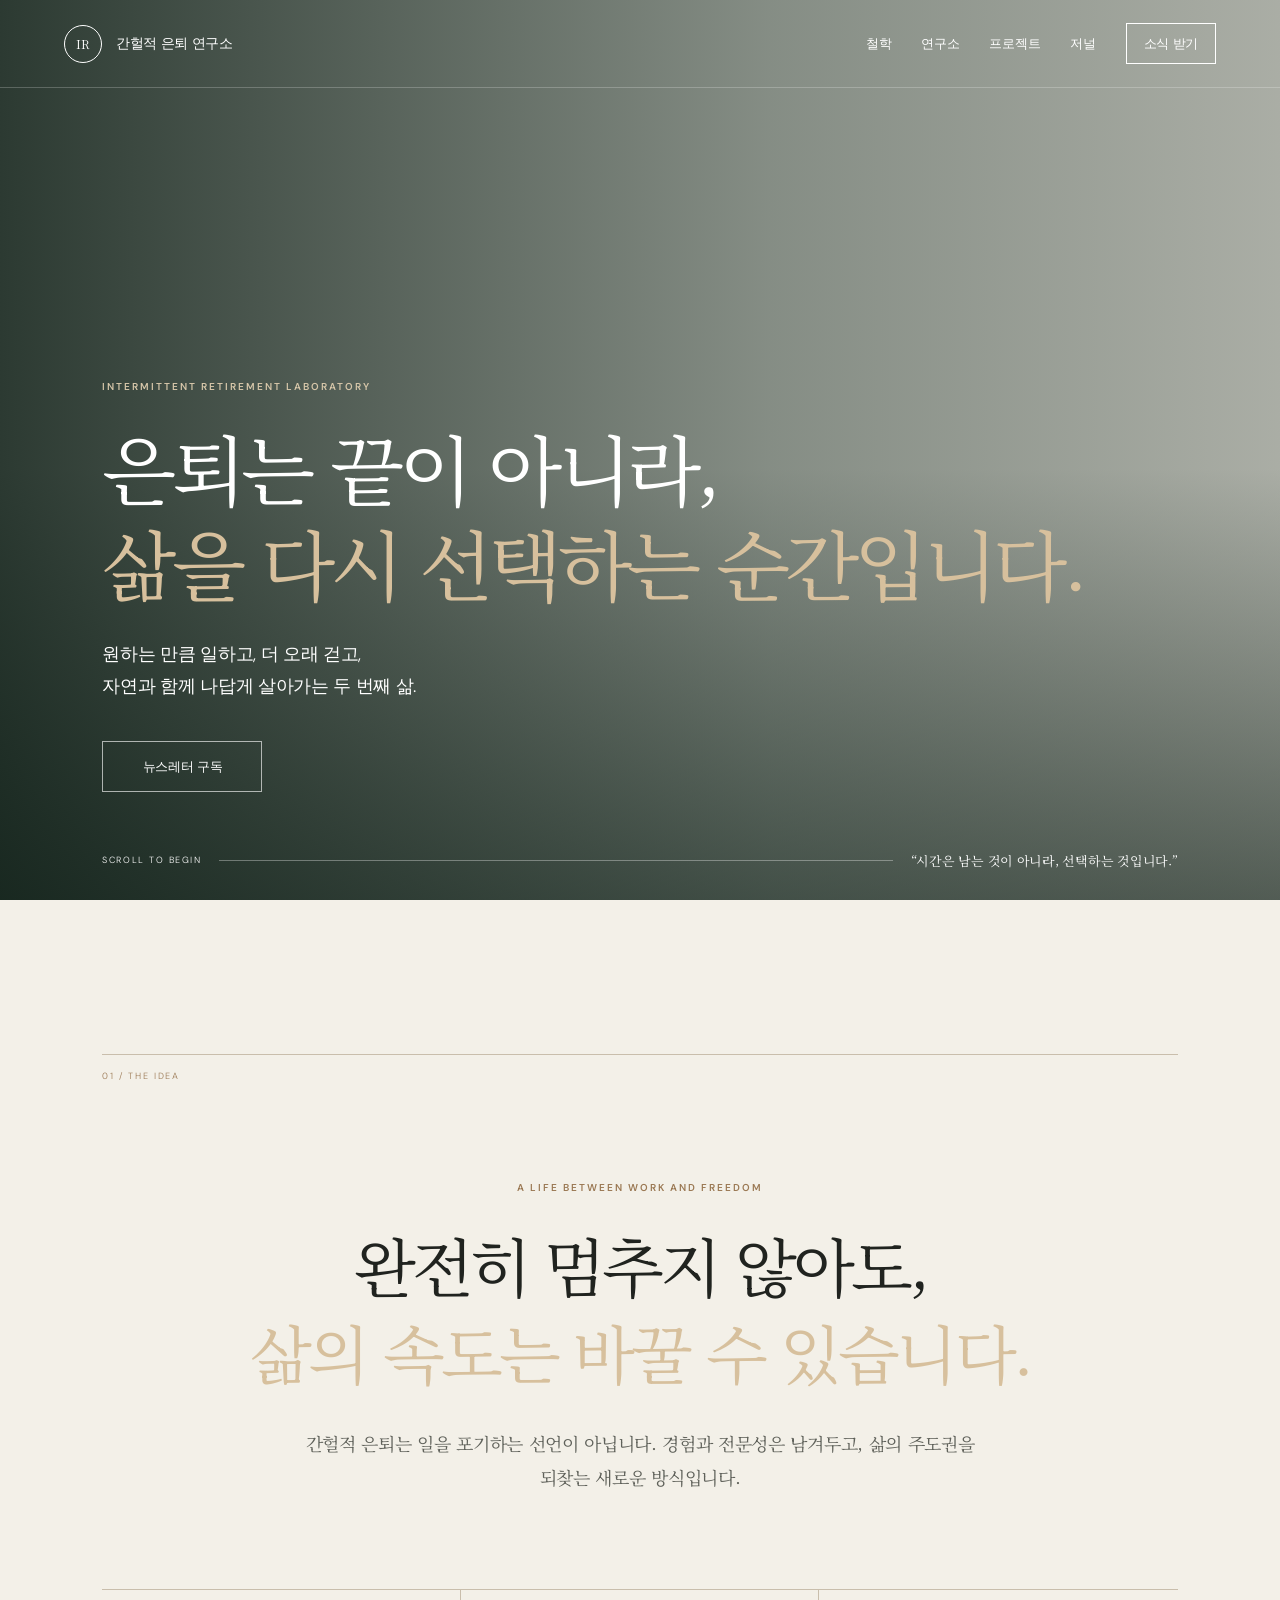
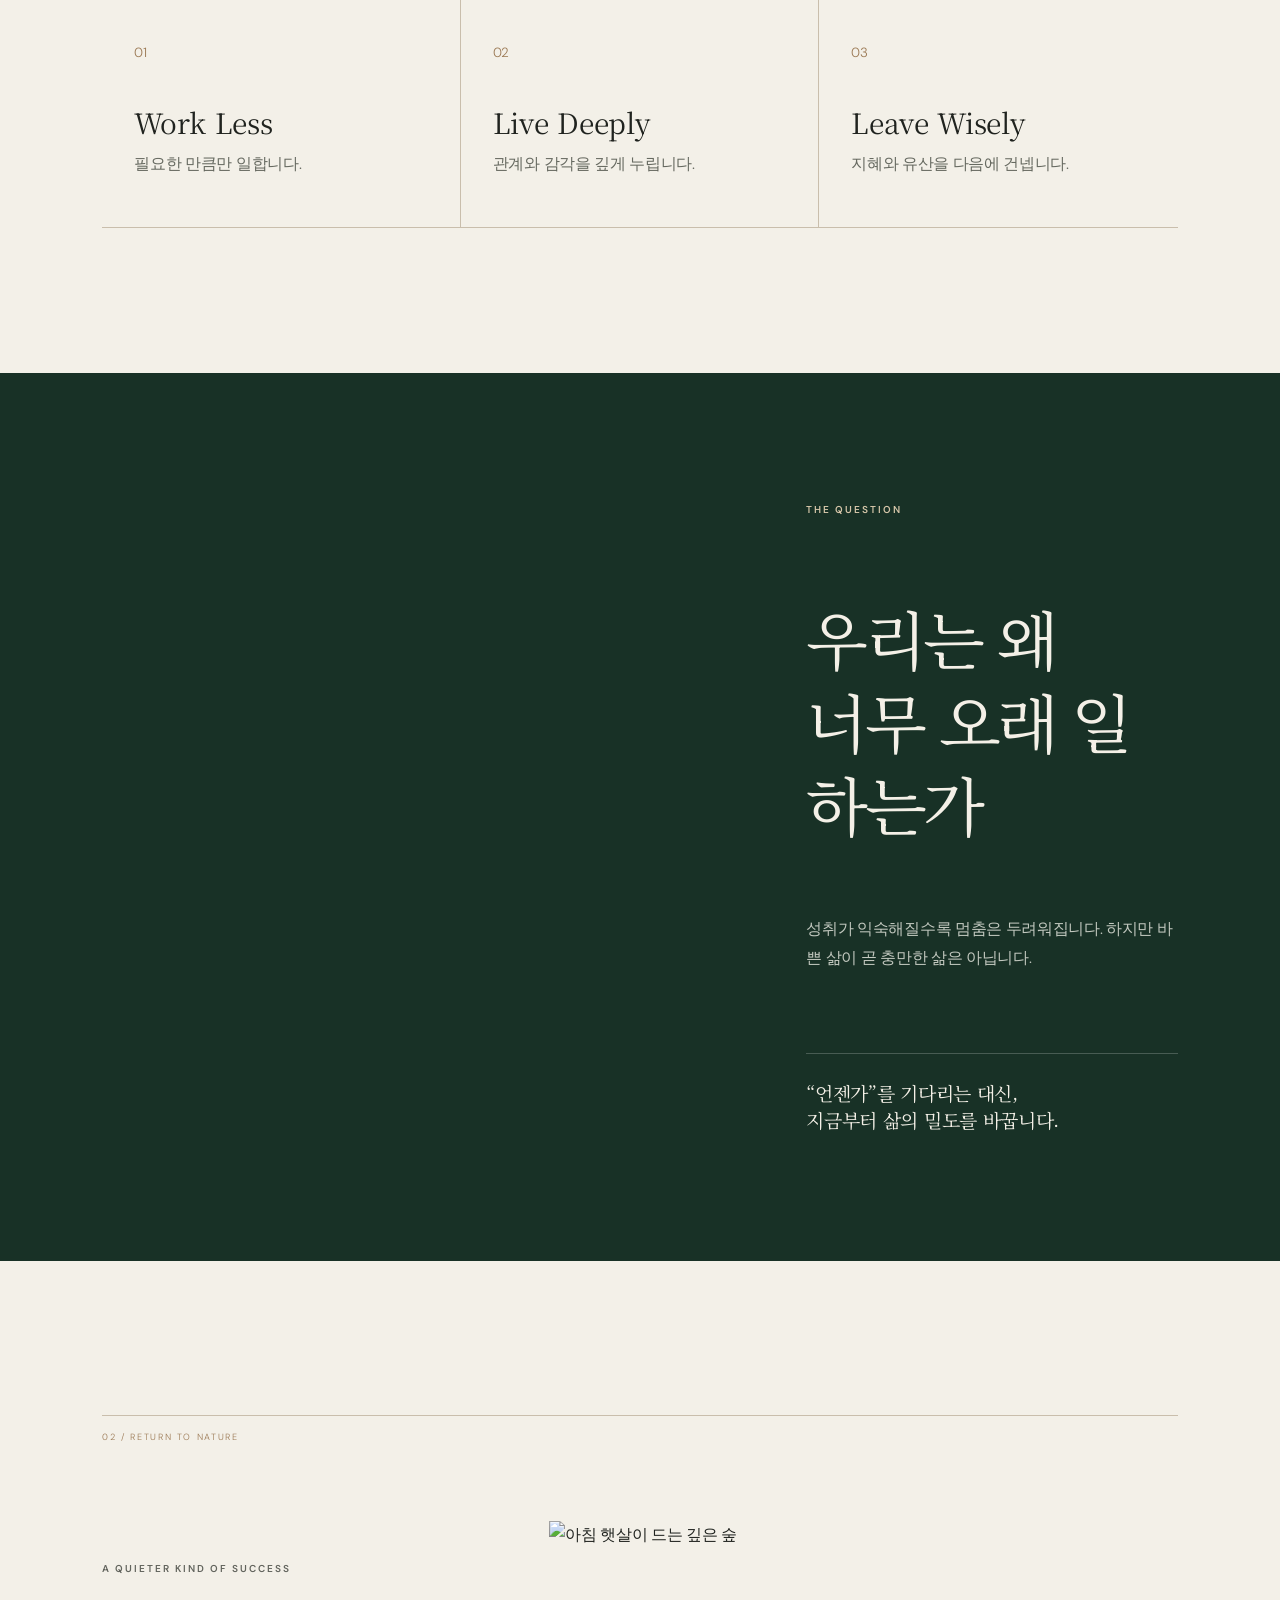
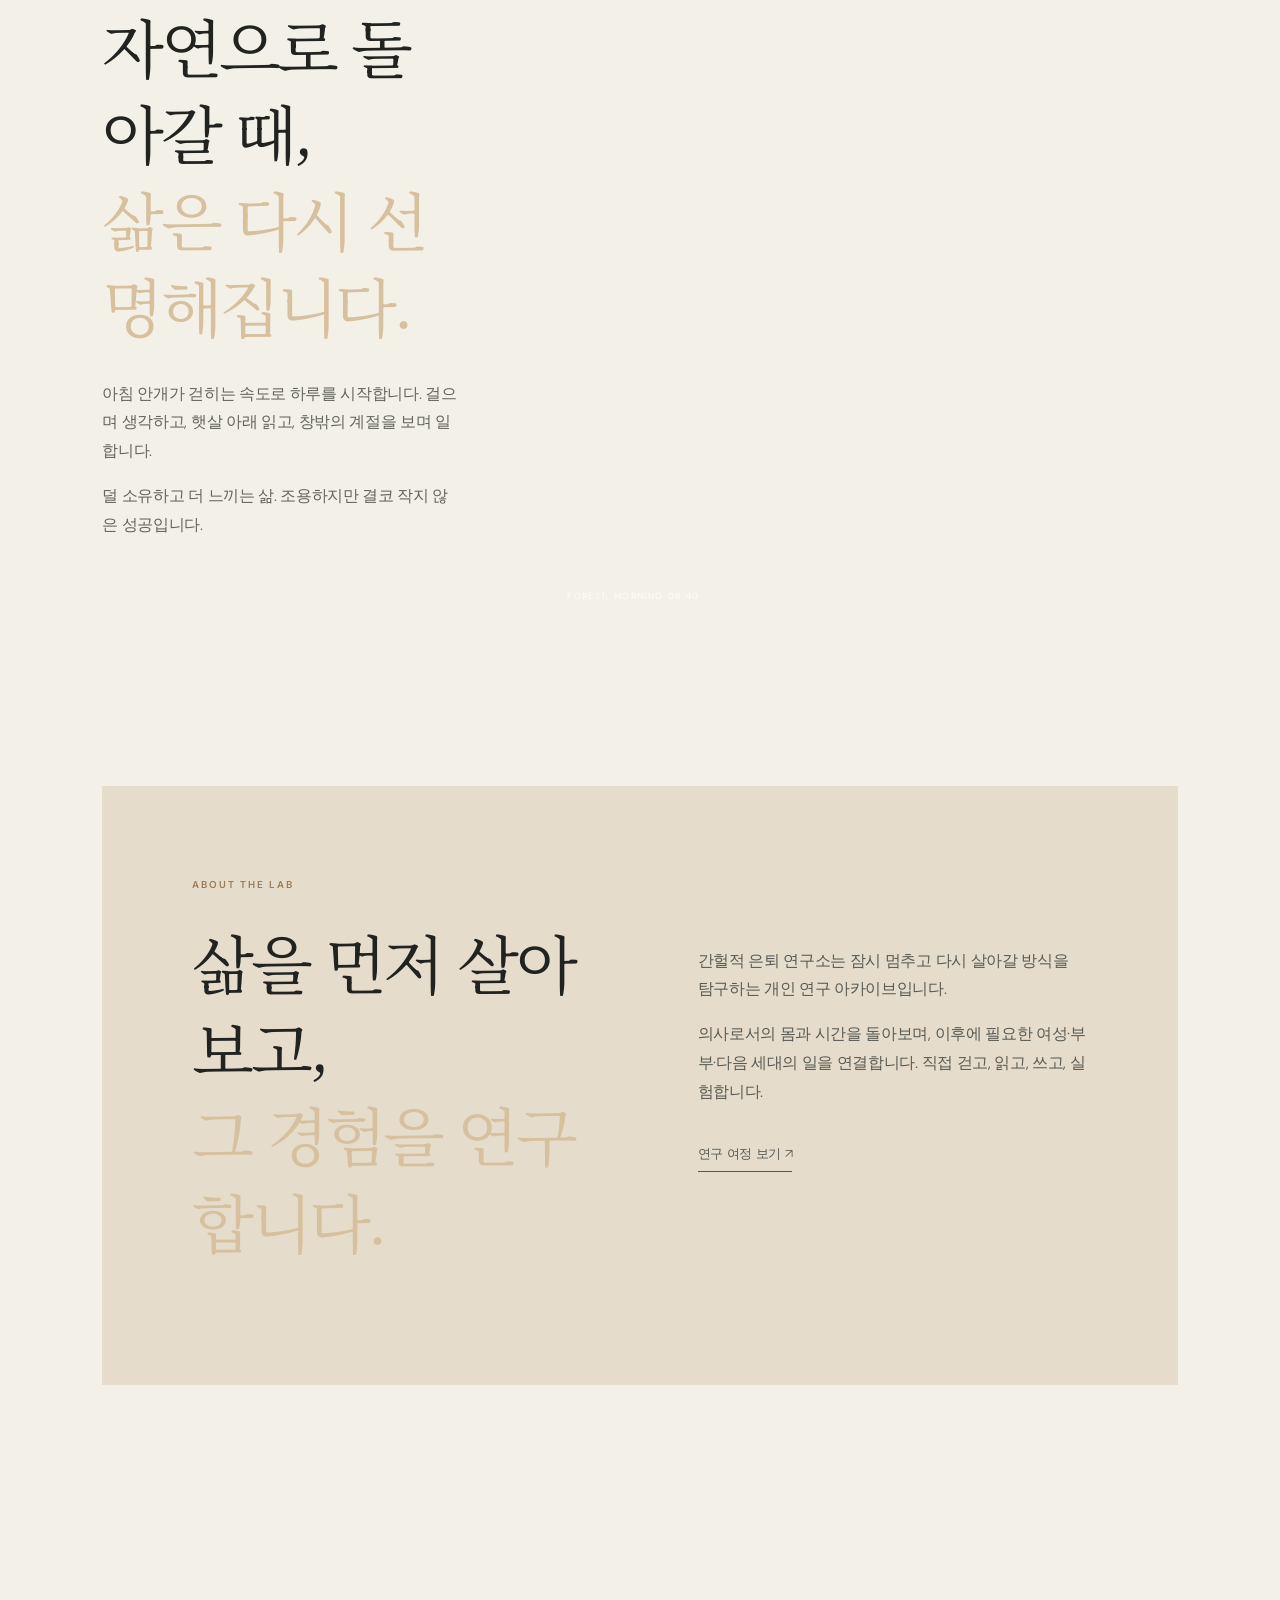
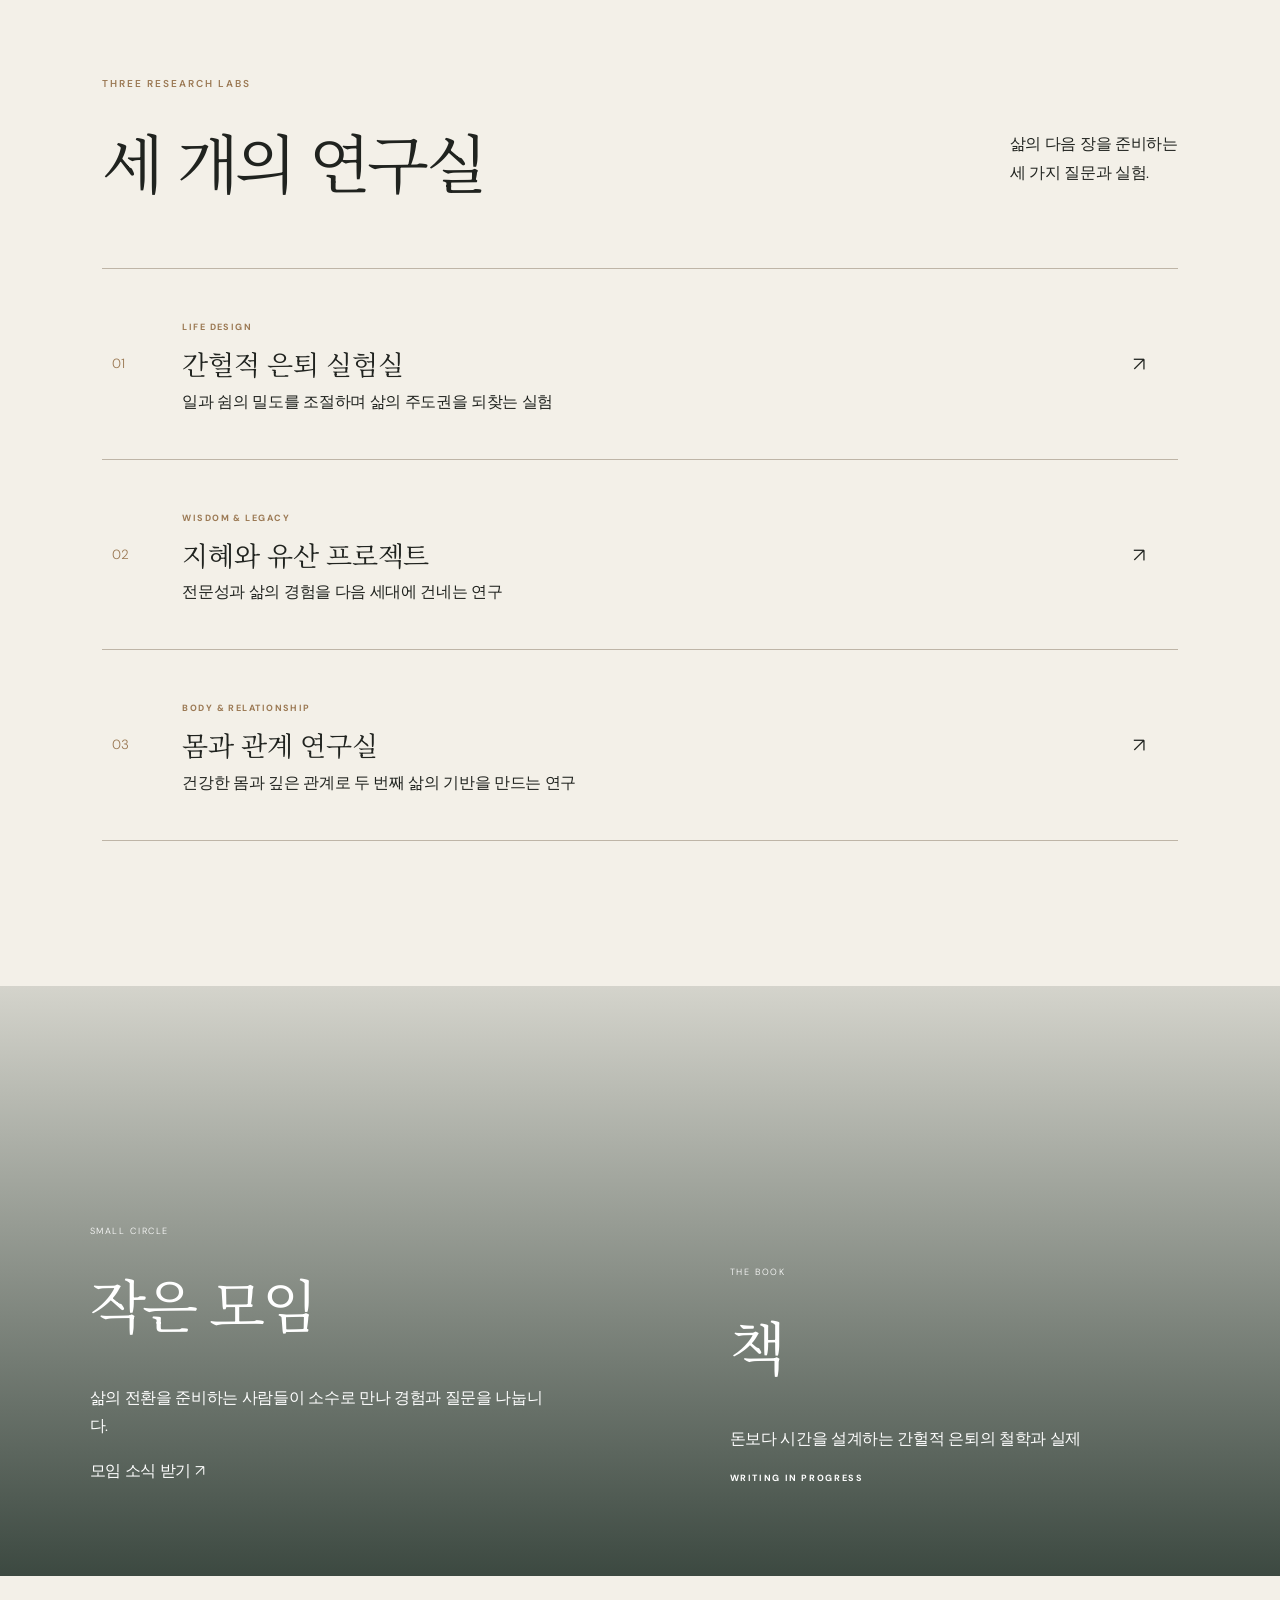
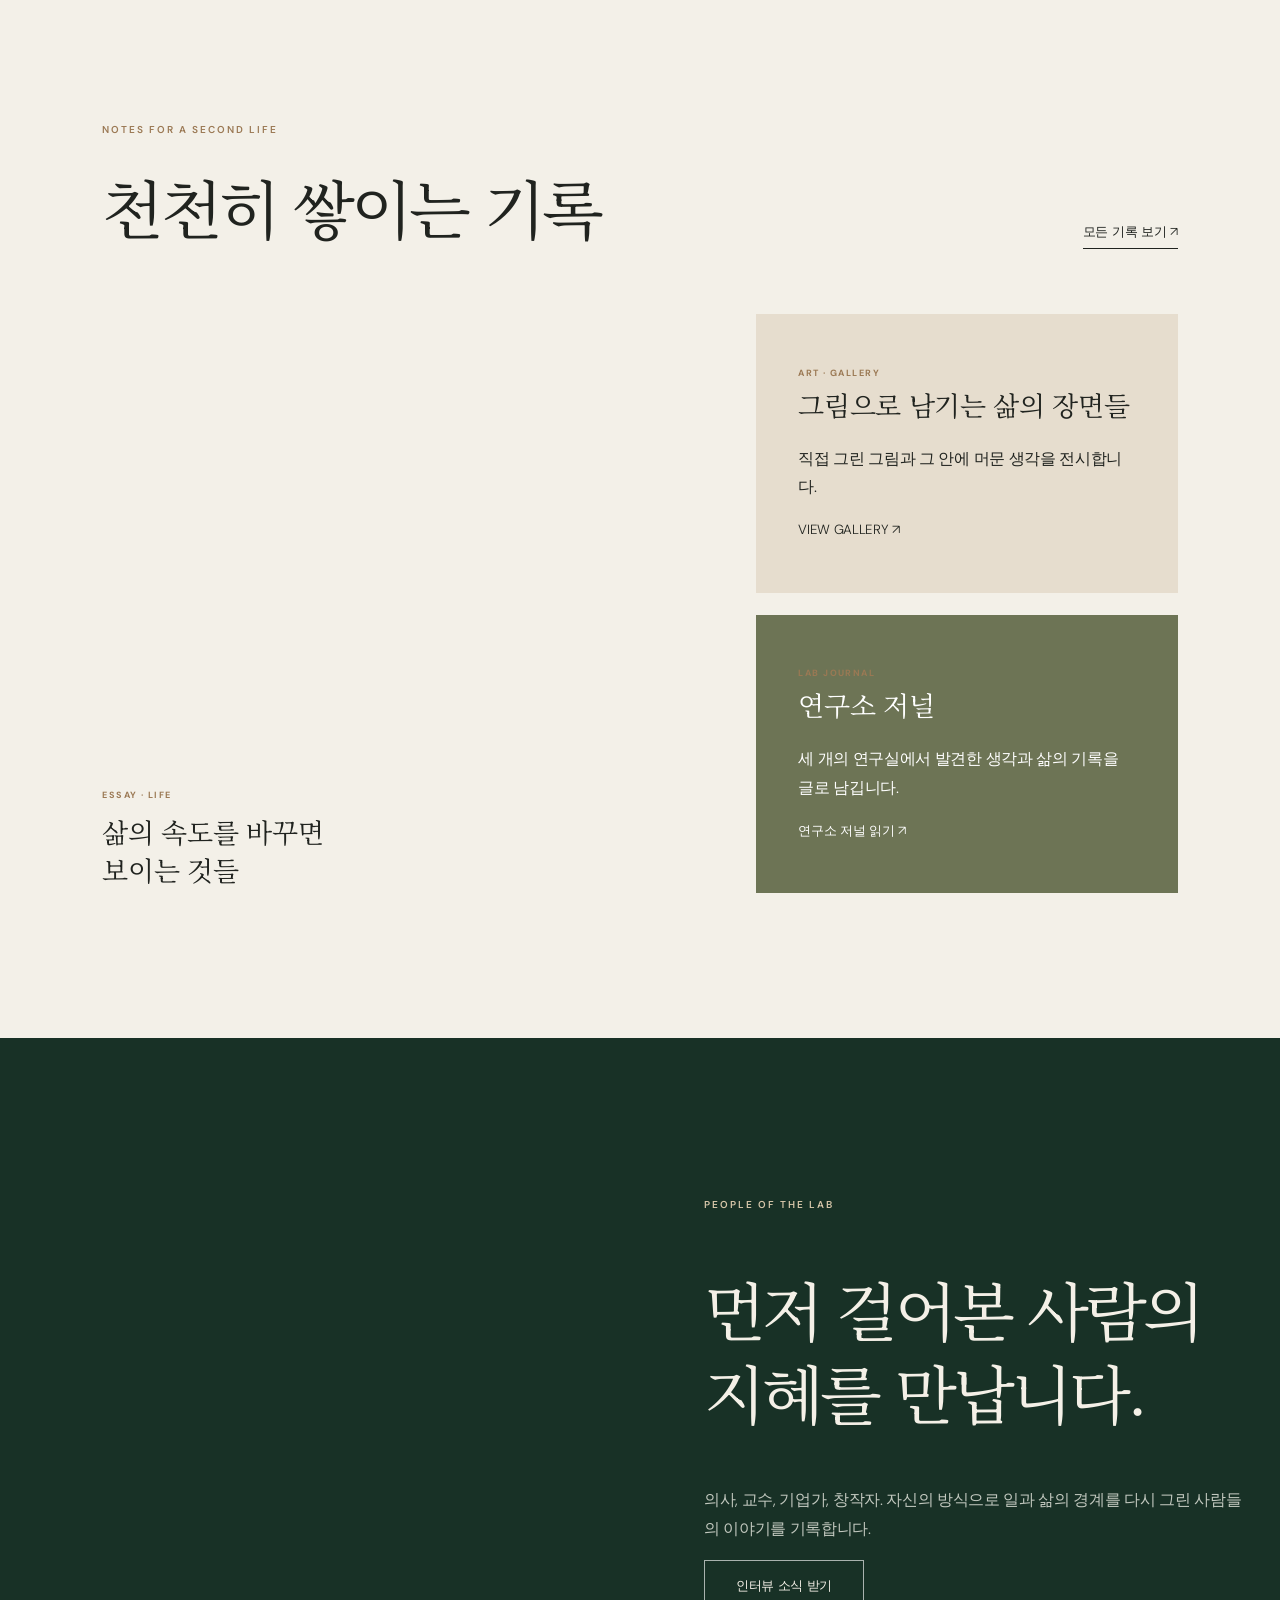
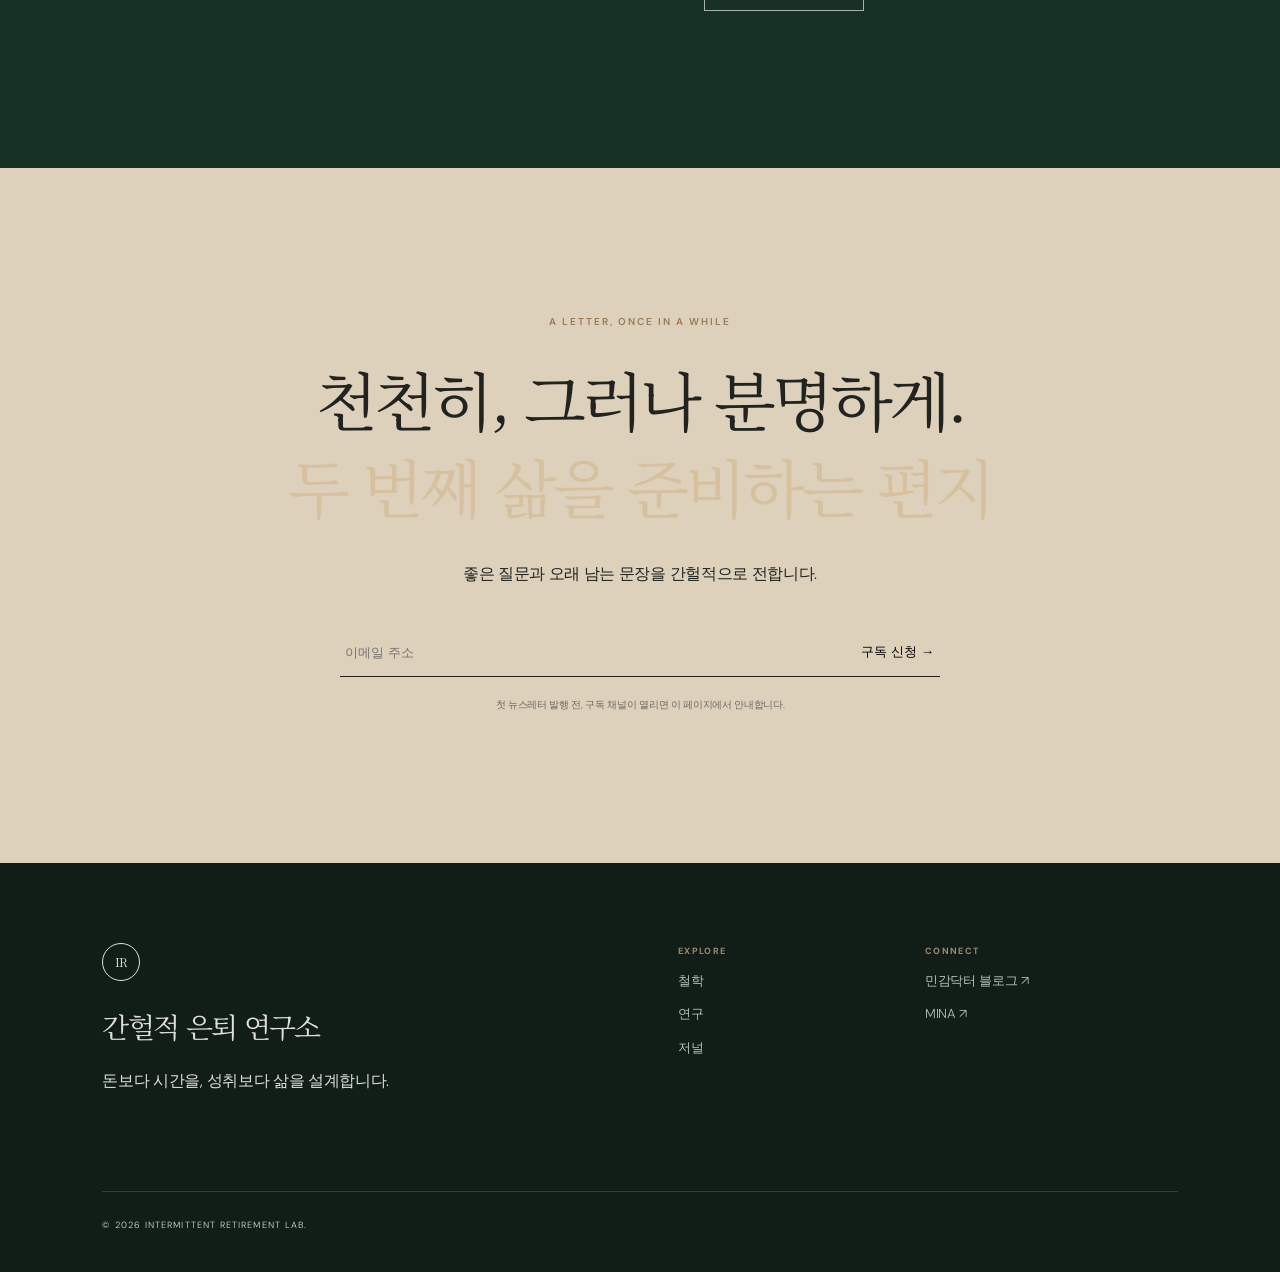
==== commit 5345f37d: "Remove redundant explore lab button" ====
--- a/index.html
+++ b/index.html
@@ -1,7 +1,7 @@
 <!doctype html>
 <html lang="ko"><head><meta charset="utf-8"><meta name="viewport" content="width=device-width,initial-scale=1"><meta name="description" content="원하는 만큼 일하고 자연과 함께 살아가는 새로운 삶. 간헐적 은퇴 연구소."><title>간헐적 은퇴 연구소 | 삶을 다시 선택하는 순간</title><link rel="preconnect" href="https://images.unsplash.com"><link rel="preconnect" href="https://fonts.googleapis.com"><link href="https://fonts.googleapis.com/css2?family=DM+Sans:wght@300;400;500;600&family=Noto+Serif+KR:wght@400;500;600&display=swap" rel="stylesheet"><link rel="stylesheet" href="styles.css"></head><body>
 <div class="progress"><span></span></div><header><a class="brand" href="#top"><i>IR</i><span>간헐적 은퇴 연구소</span></a><button class="menu" aria-label="메뉴 열기">☰</button><nav><a href="#idea">철학</a><a href="#lab">연구소</a><a href="#projects">프로젝트</a><a href="#journal">저널</a><a class="nav-cta" href="#newsletter">소식 받기</a></nav></header>
-<main><section class="hero" id="top"><div class="hero-image"></div><div class="shade"></div><div class="hero-copy reveal"><p class="eyebrow light">INTERMITTENT RETIREMENT LABORATORY</p><h1>은퇴는 끝이 아니라,<br><em>삶을 다시 선택하는 순간입니다.</em></h1><p>원하는 만큼 일하고, 더 오래 걷고,<br>자연과 함께 나답게 살아가는 두 번째 삶.</p><div class="actions"><a class="btn solid" href="#idea">연구소 둘러보기</a><a class="btn" href="#newsletter">뉴스레터 구독</a></div></div><div class="scroll">SCROLL TO BEGIN <span></span><q>시간은 남는 것이 아니라, 선택하는 것입니다.</q></div></section>
+<main><section class="hero" id="top"><div class="hero-image"></div><div class="shade"></div><div class="hero-copy reveal"><p class="eyebrow light">INTERMITTENT RETIREMENT LABORATORY</p><h1>은퇴는 끝이 아니라,<br><em>삶을 다시 선택하는 순간입니다.</em></h1><p>원하는 만큼 일하고, 더 오래 걷고,<br>자연과 함께 나답게 살아가는 두 번째 삶.</p><div class="actions"><a class="btn" href="#newsletter">뉴스레터 구독</a></div></div><div class="scroll">SCROLL TO BEGIN <span></span><q>시간은 남는 것이 아니라, 선택하는 것입니다.</q></div></section>
 <section class="section" id="idea"><p class="index">01 / THE IDEA</p><div class="center reveal"><p class="eyebrow">A LIFE BETWEEN WORK AND FREEDOM</p><h2>완전히 멈추지 않아도,<br><em>삶의 속도는 바꿀 수 있습니다.</em></h2><p class="lead">간헐적 은퇴는 일을 포기하는 선언이 아닙니다. 경험과 전문성은 남겨두고, 삶의 주도권을 되찾는 새로운 방식입니다.</p></div><div class="values reveal-group"><article><small>01</small><h3>Work Less</h3><p>필요한 만큼만 일합니다.</p></article><article><small>02</small><h3>Live Deeply</h3><p>관계와 감각을 깊게 누립니다.</p></article><article><small>03</small><h3>Leave Wisely</h3><p>지혜와 유산을 다음에 건넵니다.</p></article></div></section>
 <section class="split dark"><div class="split-photo parallax"></div><div class="split-copy reveal"><p class="eyebrow light">THE QUESTION</p><h2>우리는 왜<br>너무 오래 일하는가</h2><p>성취가 익숙해질수록 멈춤은 두려워집니다. 하지만 바쁜 삶이 곧 충만한 삶은 아닙니다.</p><blockquote>“언젠가”를 기다리는 대신,<br>지금부터 삶의 밀도를 바꿉니다.</blockquote></div></section>
 <section class="section nature"><p class="index">02 / RETURN TO NATURE</p><div class="nature-grid"><div class="reveal"><p class="eyebrow">A QUIETER KIND OF SUCCESS</p><h2>자연으로 돌아갈 때,<br><em>삶은 다시 선명해집니다.</em></h2><p>아침 안개가 걷히는 속도로 하루를 시작합니다. 걸으며 생각하고, 햇살 아래 읽고, 창밖의 계절을 보며 일합니다.</p><p>덜 소유하고 더 느끼는 삶. 조용하지만 결코 작지 않은 성공입니다.</p></div><figure class="big reveal"><img src="https://images.unsplash.com/photo-1441974231531-c6227db76b6e?auto=format&fit=crop&w=1800&q=88" alt="아침 햇살이 드는 깊은 숲"><figcaption>FOREST, MORNING 06:40</figcaption></figure></div></section>
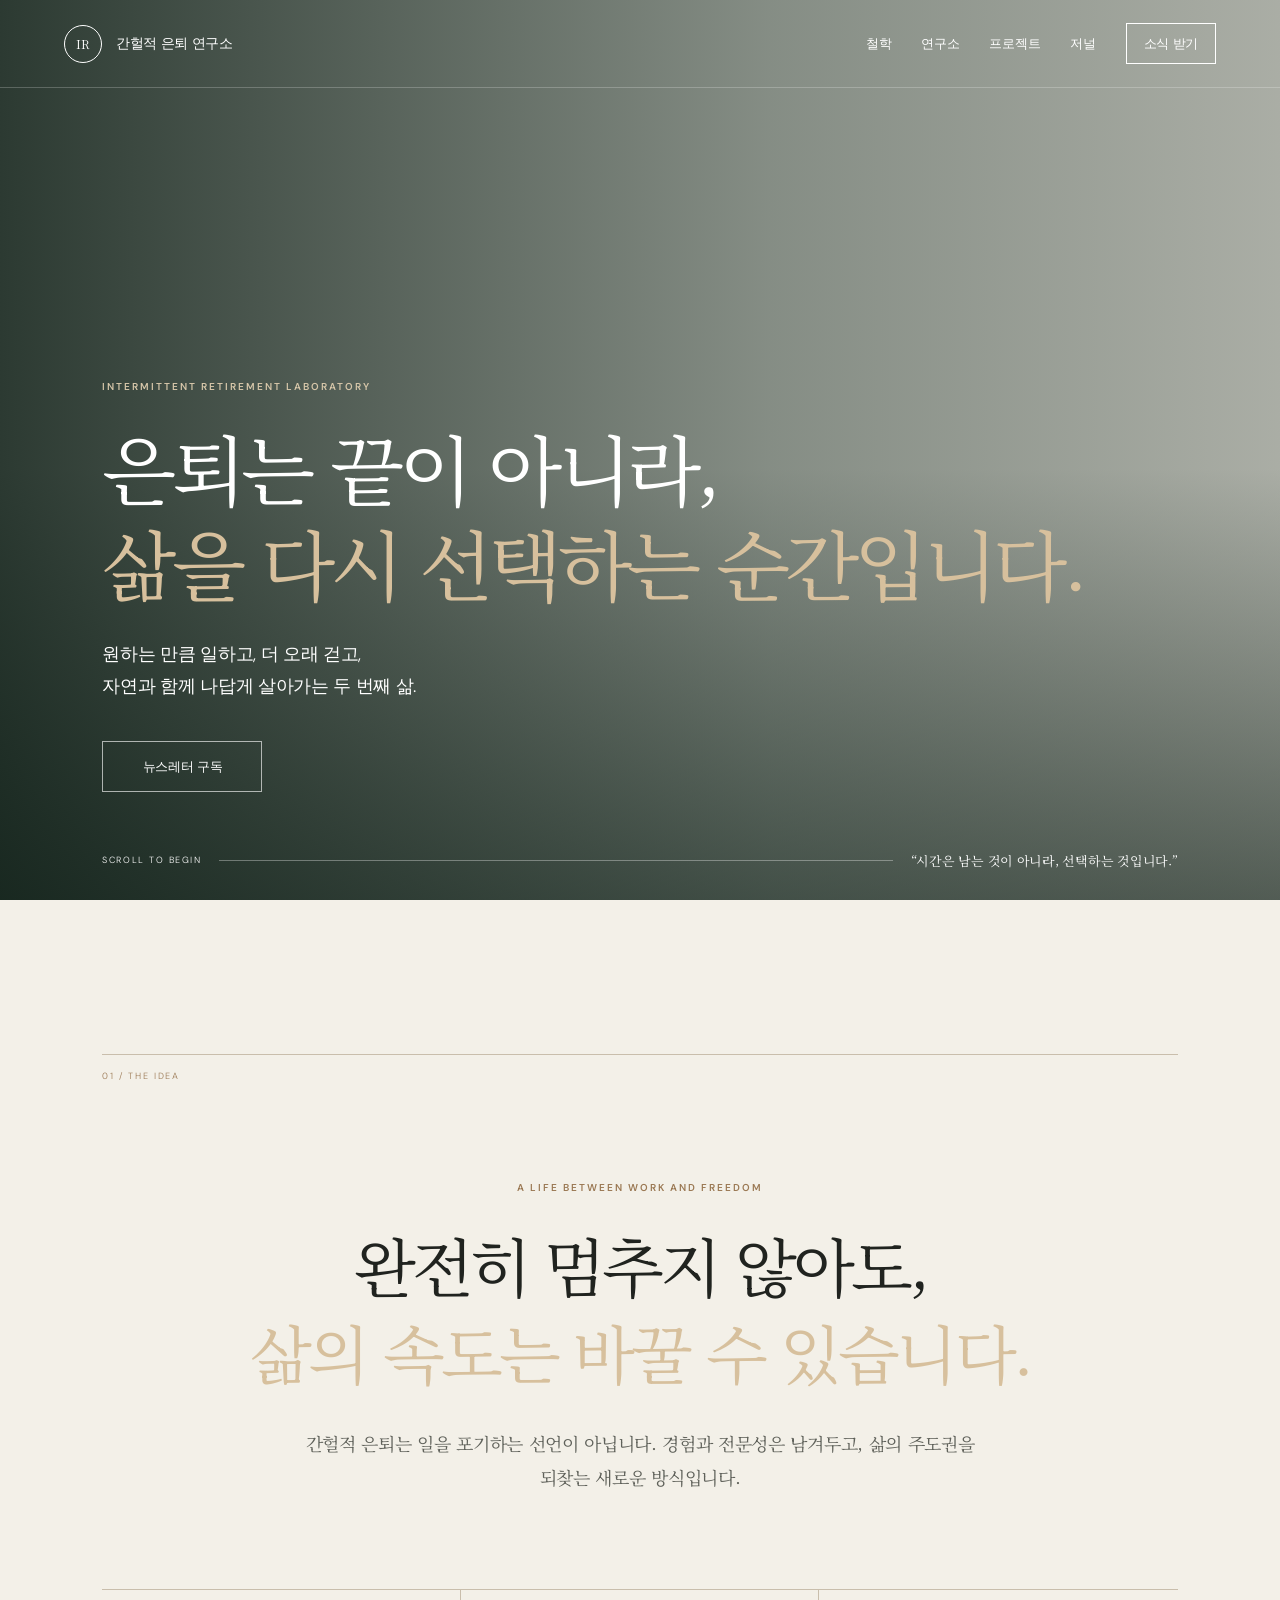
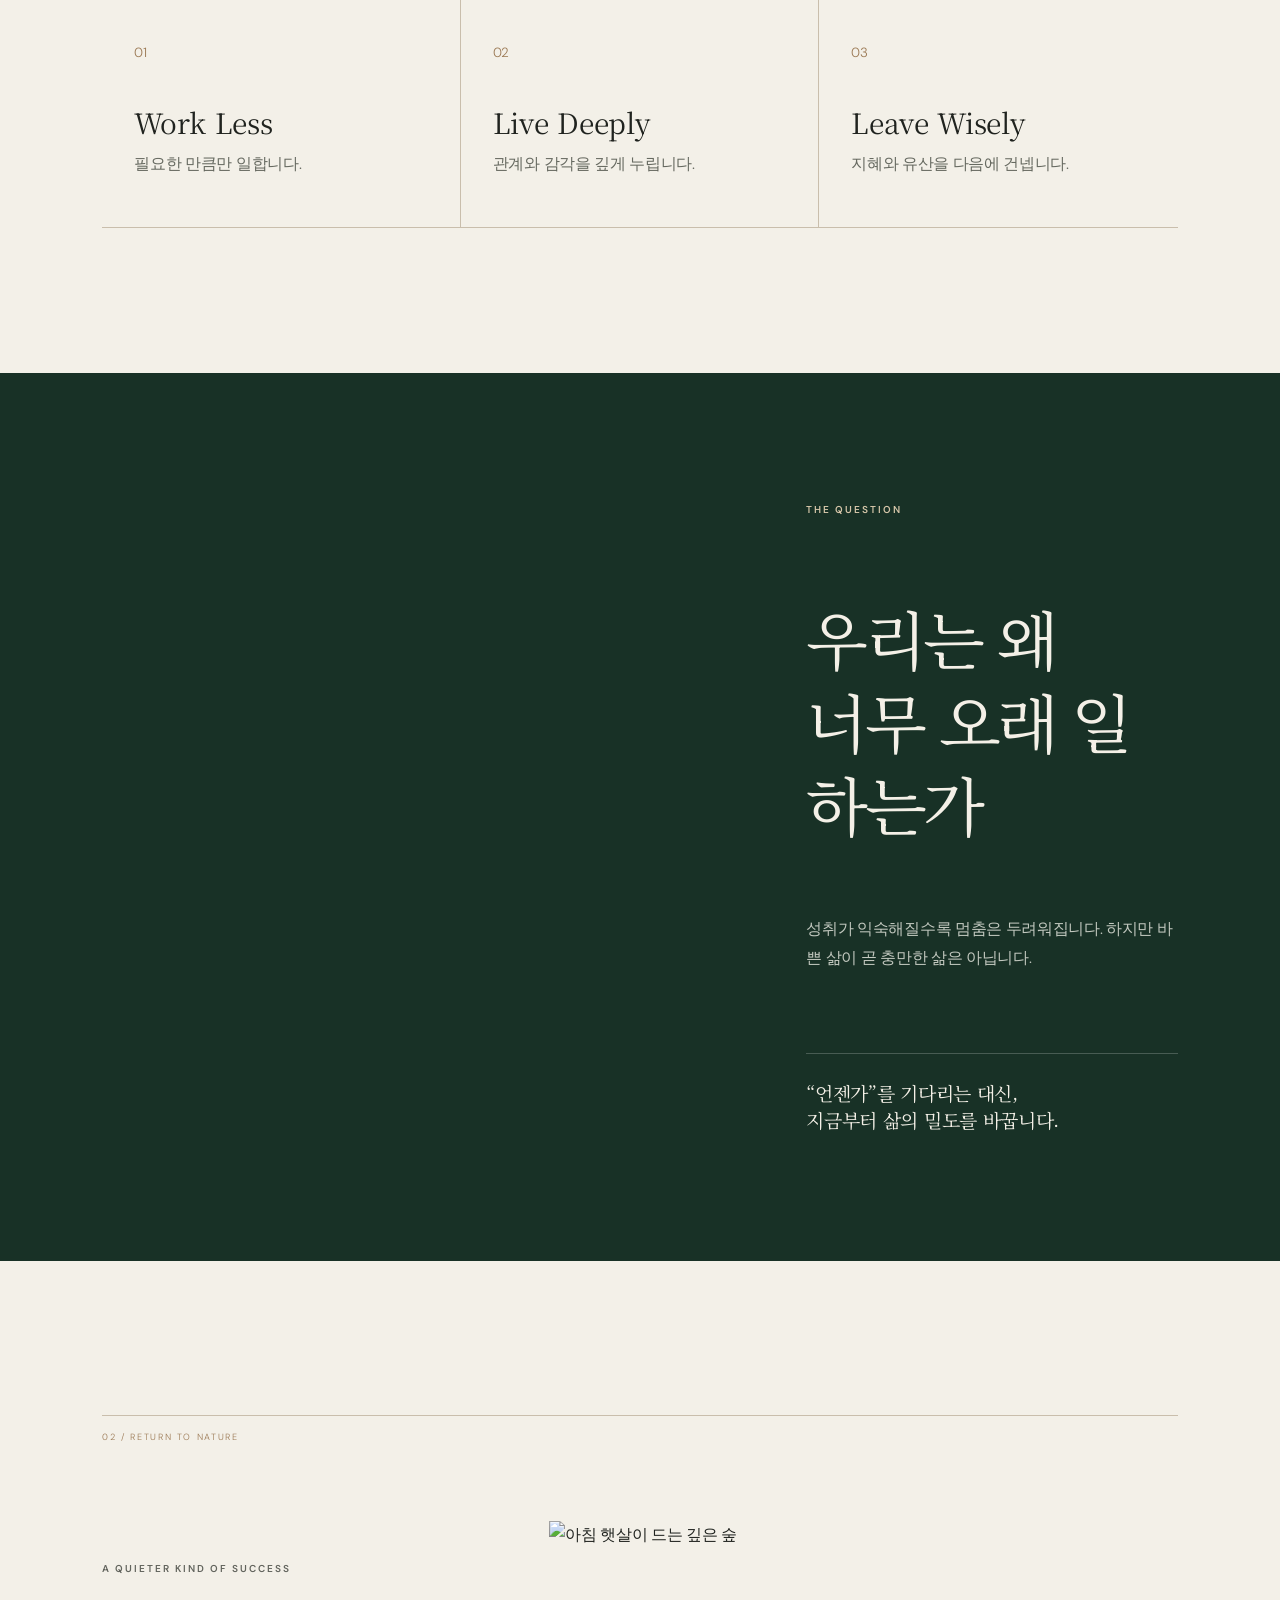
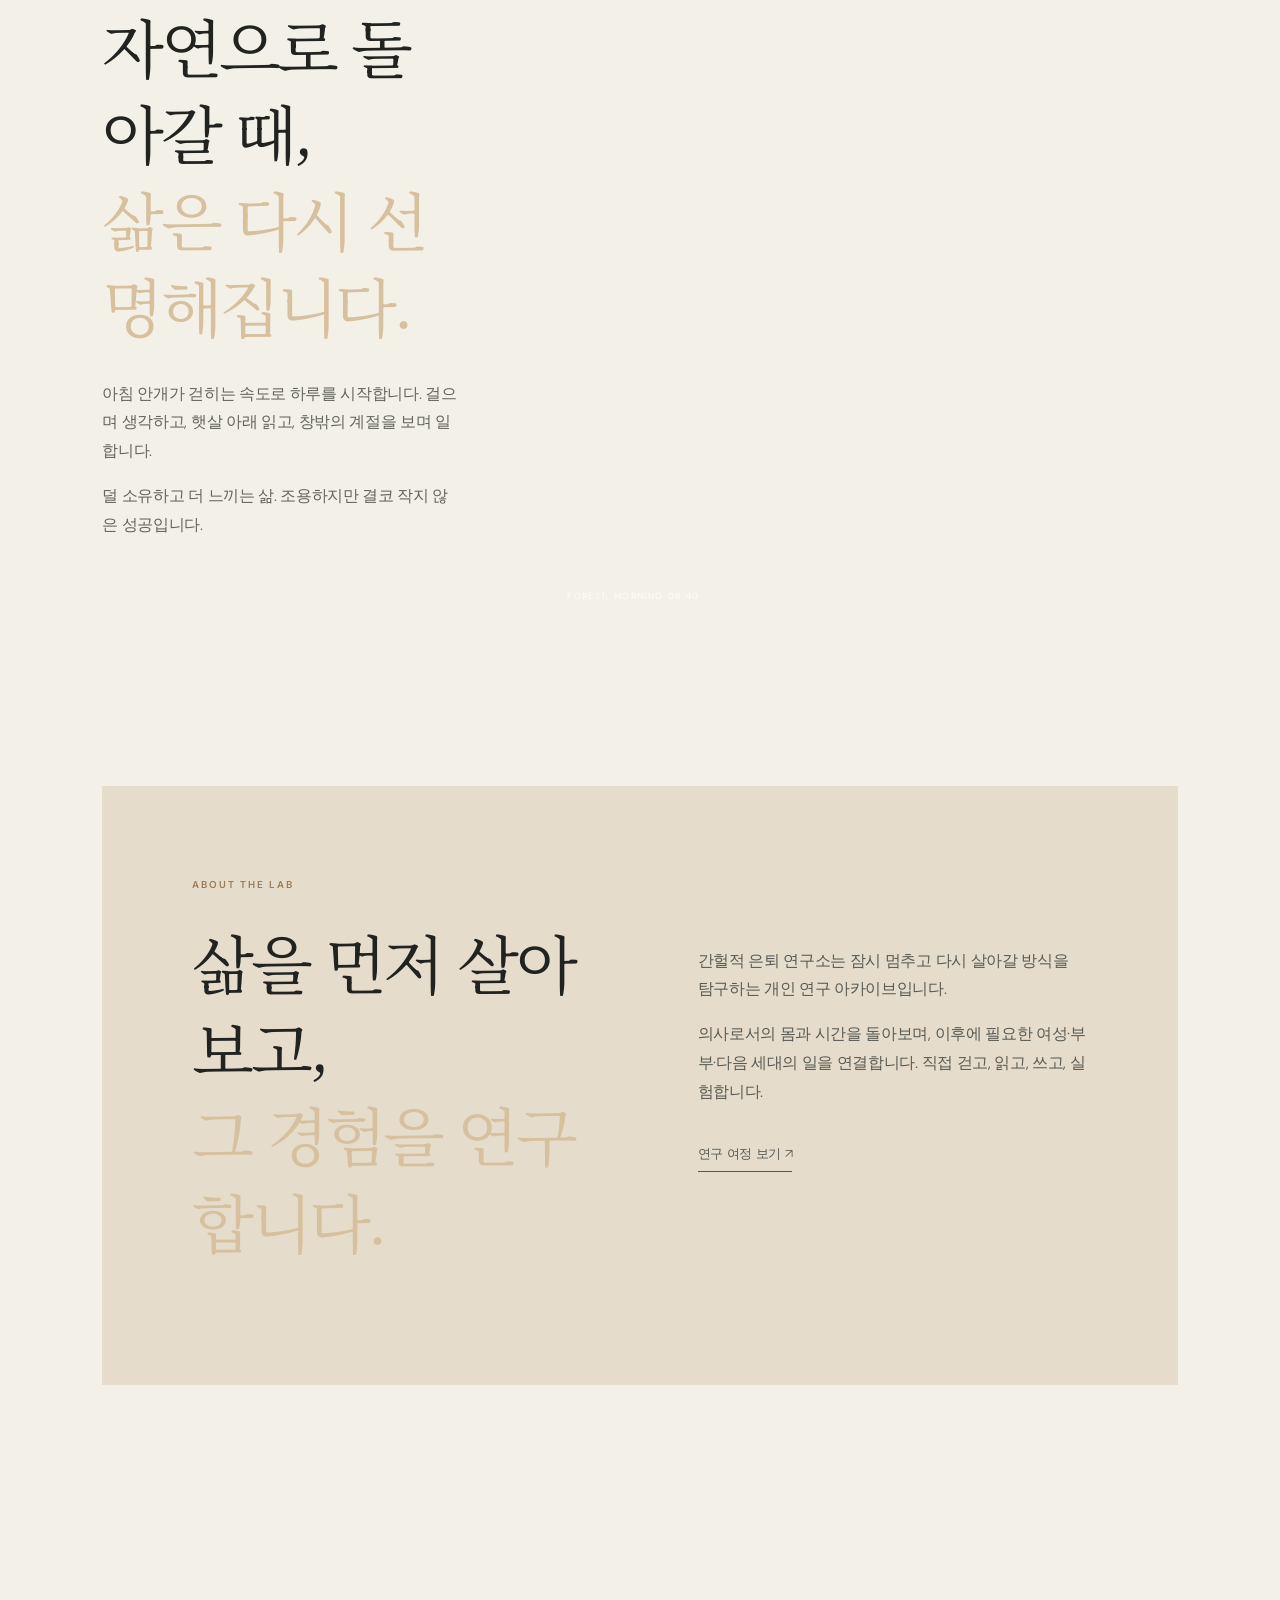
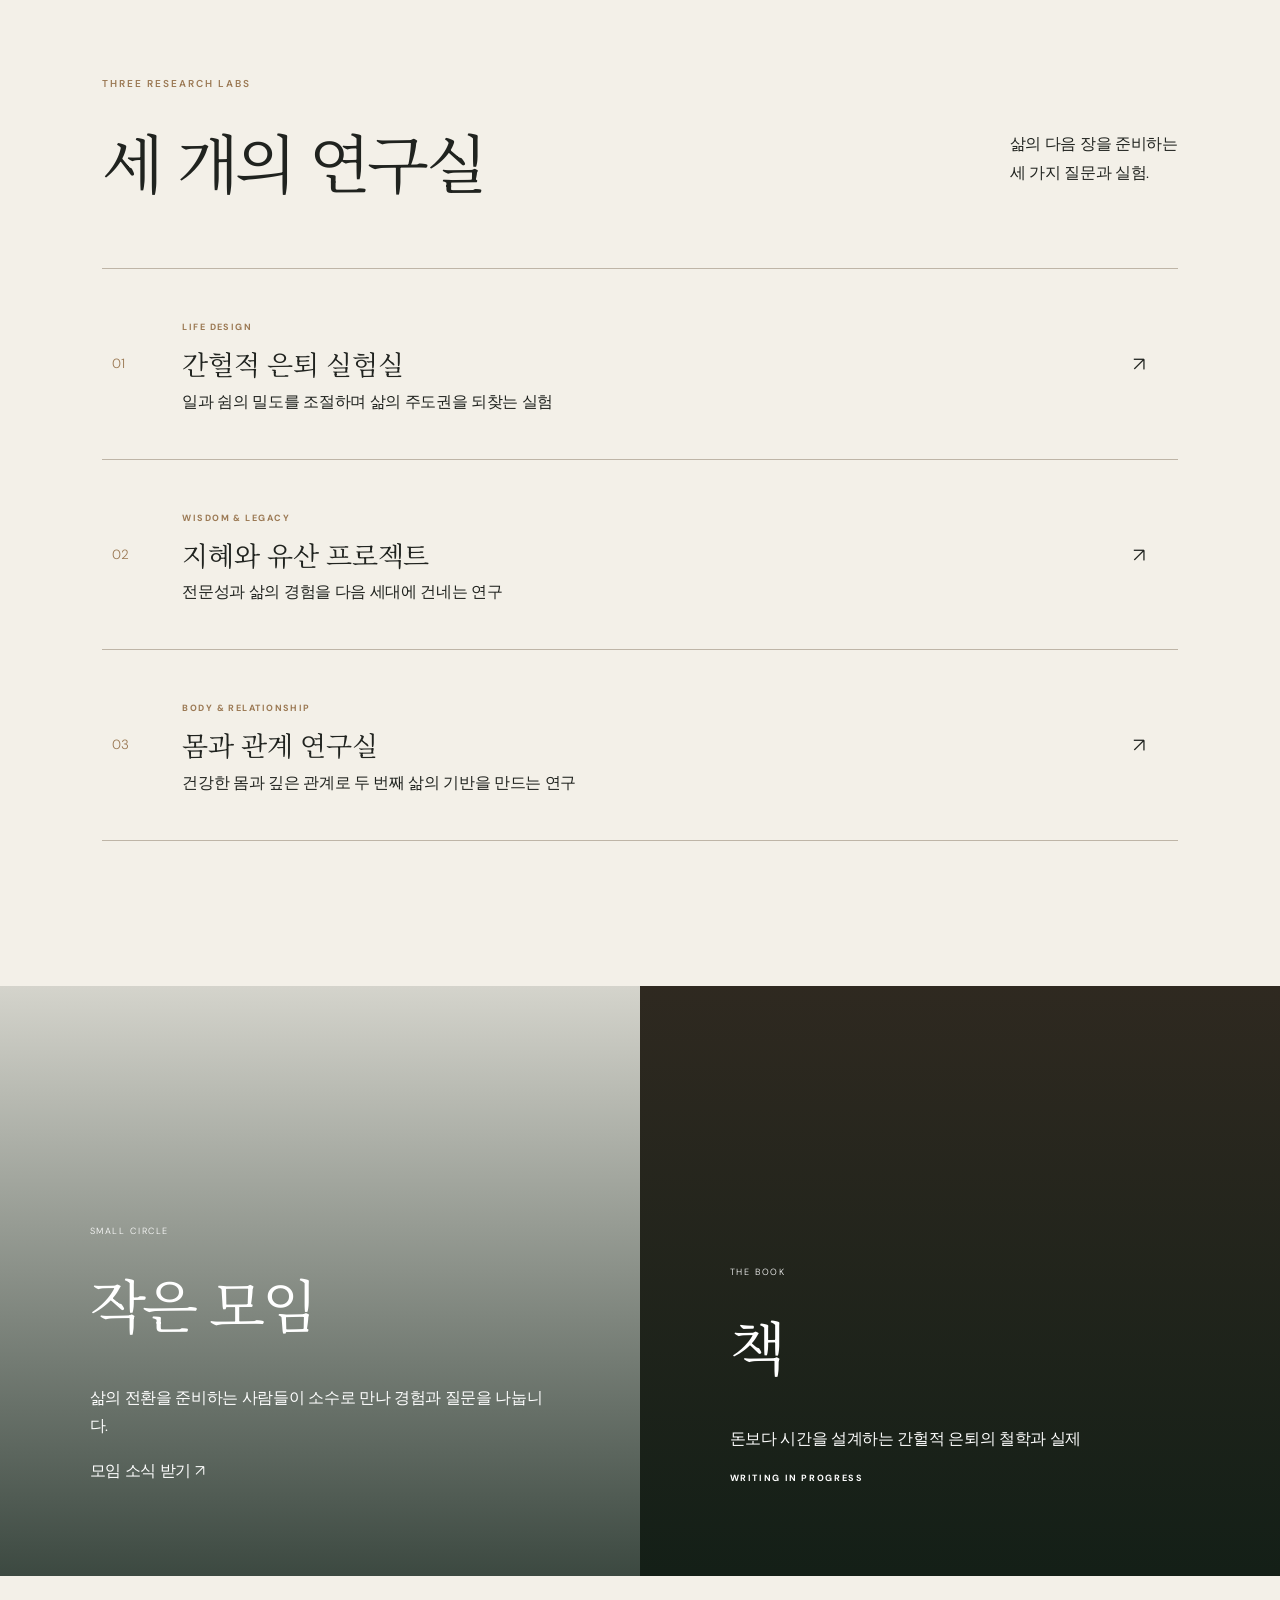
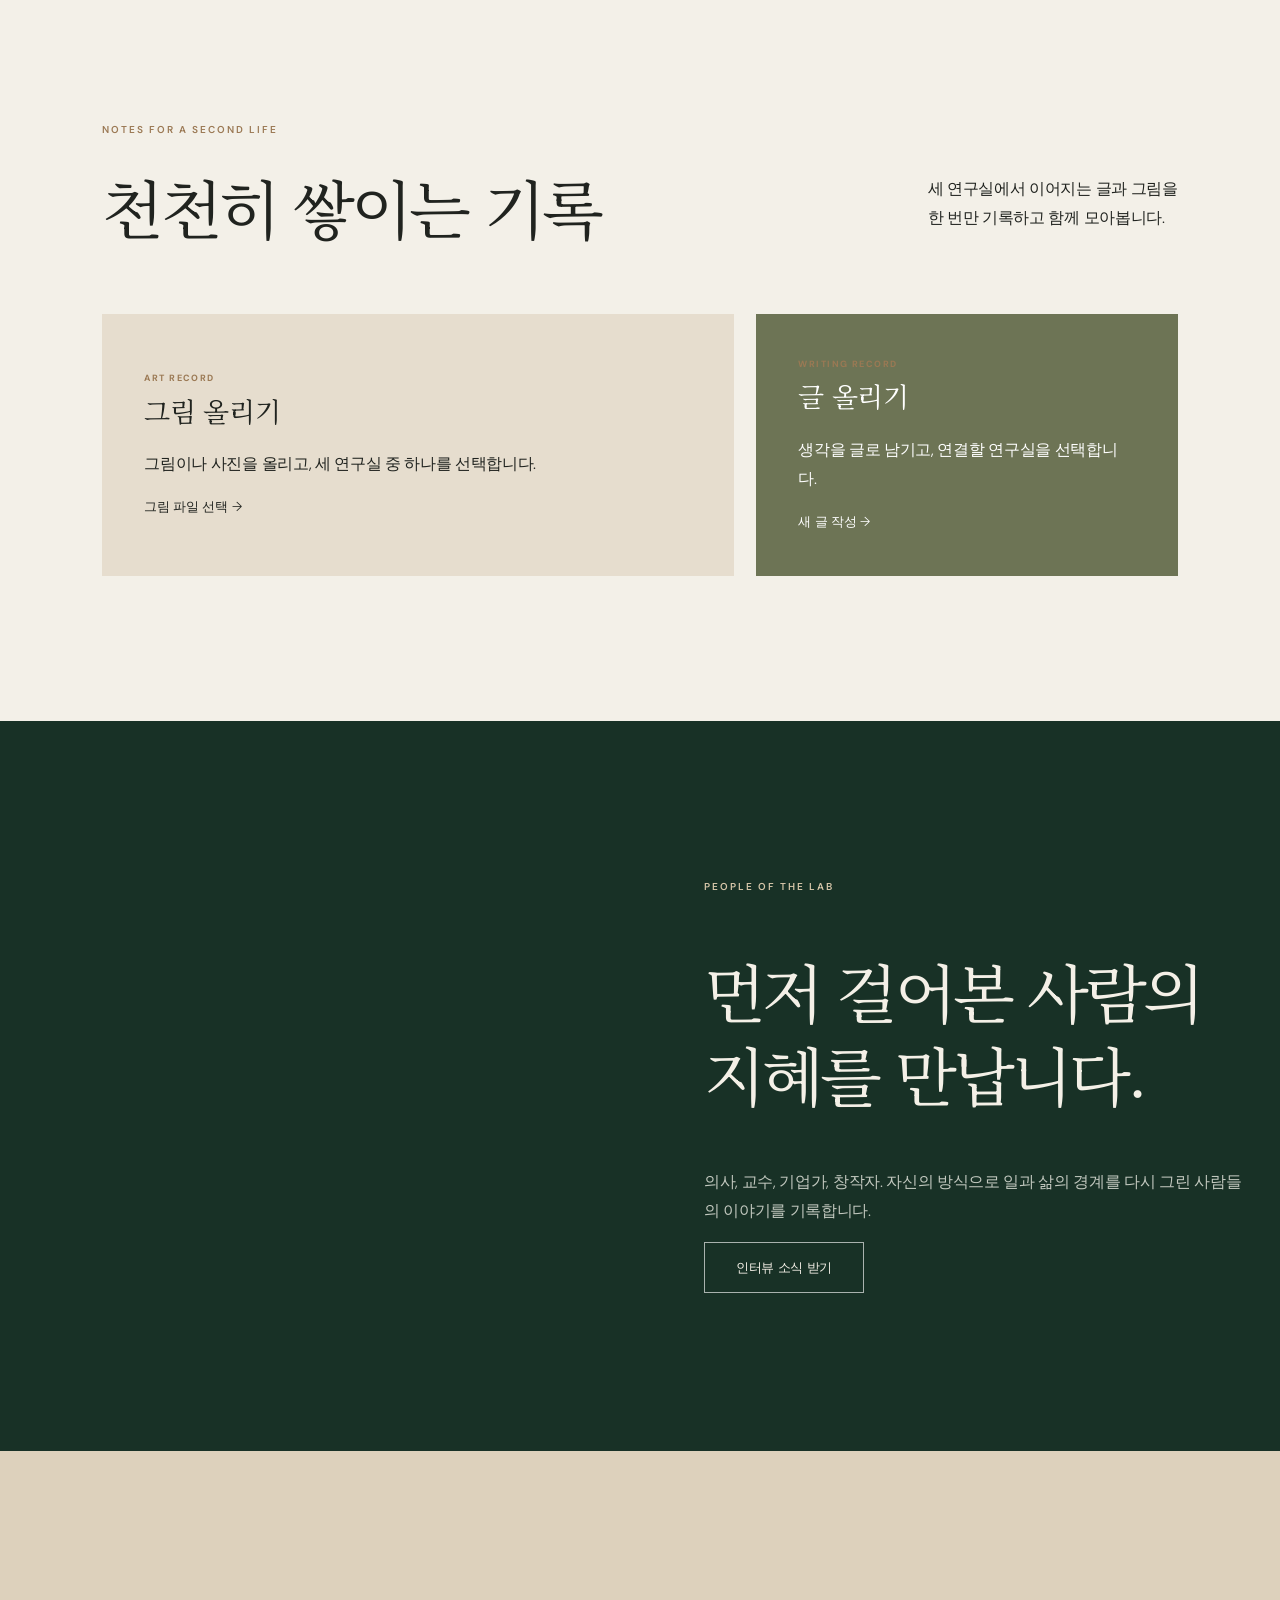
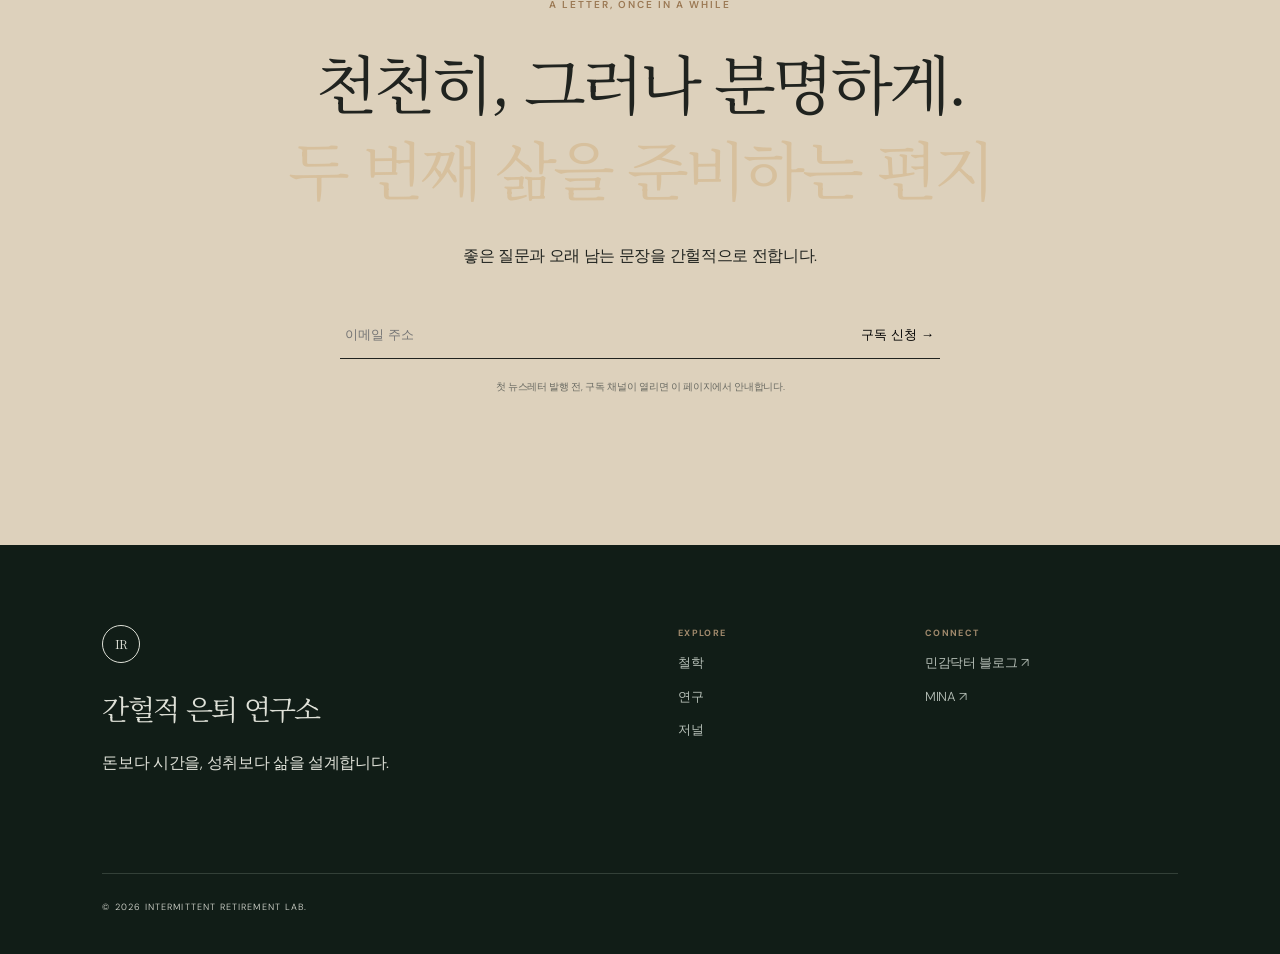
==== commit ac162b0a: "Simplify homepage record actions" ====
--- a/index.html
+++ b/index.html
@@ -8,7 +8,7 @@
 <section class="section lab" id="lab"><div class="lab-card reveal"><div><p class="eyebrow">ABOUT THE LAB</p><h2>삶을 먼저 살아보고,<br><em>그 경험을 연구합니다.</em></h2></div><div><p>간헐적 은퇴 연구소는 잠시 멈추고 다시 살아갈 방식을 탐구하는 개인 연구 아카이브입니다.</p><p>의사로서의 몸과 시간을 돌아보며, 이후에 필요한 여성·부부·다음 세대의 일을 연결합니다. 직접 걷고, 읽고, 쓰고, 실험합니다.</p><a class="text-link" href="#projects">연구 여정 보기 ↗</a></div></div></section>
 <section class="section" id="projects"><div class="section-head reveal"><div><p class="eyebrow">THREE RESEARCH LABS</p><h2>세 개의 연구실</h2></div><p>삶의 다음 장을 준비하는<br>세 가지 질문과 실험.</p></div><div class="projects reveal-group"><a href="projects.html#retirement"><small>01</small><div><b>LIFE DESIGN</b><h3>간헐적 은퇴 실험실</h3><p>일과 쉼의 밀도를 조절하며 삶의 주도권을 되찾는 실험</p></div><i>↗</i></a><a href="projects.html#legacy"><small>02</small><div><b>WISDOM & LEGACY</b><h3>지혜와 유산 프로젝트</h3><p>전문성과 삶의 경험을 다음 세대에 건네는 연구</p></div><i>↗</i></a><a href="projects.html#body"><small>03</small><div><b>BODY & RELATIONSHIP</b><h3>몸과 관계 연구실</h3><p>건강한 몸과 깊은 관계로 두 번째 삶의 기반을 만드는 연구</p></div><i>↗</i></a></div></section>
 <section class="chapters"><article class="chapter lecture reveal"><small>SMALL CIRCLE</small><h2>작은 모임</h2><p>삶의 전환을 준비하는 사람들이 소수로 만나 경험과 질문을 나눕니다.</p><a href="#newsletter">모임 소식 받기 ↗</a></article><article class="chapter book reveal"><small>THE BOOK</small><h2>책</h2><p>돈보다 시간을 설계하는 간헐적 은퇴의 철학과 실제</p><b>WRITING IN PROGRESS</b></article></section>
-<section class="section" id="journal"><div class="section-head reveal"><div><p class="eyebrow">NOTES FOR A SECOND LIFE</p><h2>천천히 쌓이는 기록</h2></div><a class="text-link" href="gallery.html">모든 기록 보기 ↗</a></div><div class="journal reveal-group"><article class="feature"><div></div><b>ESSAY · LIFE</b><h3>삶의 속도를 바꾸면<br>보이는 것들</h3></article><a class="note" href="record.html"><b>ART · GALLERY</b><h3>그림으로 남기는 삶의 장면들</h3><p>직접 그린 그림과 그 안에 머문 생각을 전시합니다.</p><small>VIEW GALLERY ↗</small></a><a class="note olive" href="record.html?mode=writing&amp;view=library"><b>LAB JOURNAL</b><h3>연구소 저널</h3><p>세 개의 연구실에서 발견한 생각과 삶의 기록을 글로 남깁니다.</p><small>연구소 저널 읽기 ↗</small></a></div></section>
+<section class="section" id="journal"><div class="section-head reveal"><div><p class="eyebrow">NOTES FOR A SECOND LIFE</p><h2>천천히 쌓이는 기록</h2></div><p>세 연구실에서 이어지는 글과 그림을<br>한 번만 기록하고 함께 모아봅니다.</p></div><div class="journal reveal-group"><a class="note" href="record.html"><b>ART RECORD</b><h3>그림 올리기</h3><p>그림이나 사진을 올리고, 세 연구실 중 하나를 선택합니다.</p><small>그림 파일 선택 →</small></a><a class="note olive" href="record.html?mode=writing"><b>WRITING RECORD</b><h3>글 올리기</h3><p>생각을 글로 남기고, 연결할 연구실을 선택합니다.</p><small>새 글 작성 →</small></a></div></section>
 <section class="people dark"><div class="people-photo parallax"></div><div class="people-copy reveal"><p class="eyebrow light">PEOPLE OF THE LAB</p><h2>먼저 걸어본 사람의<br>지혜를 만납니다.</h2><p>의사, 교수, 기업가, 창작자. 자신의 방식으로 일과 삶의 경계를 다시 그린 사람들의 이야기를 기록합니다.</p><a class="btn" href="#newsletter">인터뷰 소식 받기</a></div></section>
 <section class="section newsletter" id="newsletter"><div class="reveal"><p class="eyebrow">A LETTER, ONCE IN A WHILE</p><h2>천천히, 그러나 분명하게.<br><em>두 번째 삶을 준비하는 편지</em></h2><p>좋은 질문과 오래 남는 문장을 간헐적으로 전합니다.</p><form><label class="sr" for="email">이메일 주소</label><input id="email" type="email" placeholder="이메일 주소" required><button>구독 신청 →</button></form><small class="form-note">첫 뉴스레터 발행 전, 구독 채널이 열리면 이 페이지에서 안내합니다.</small></div></section></main>
 <footer><div><i>IR</i><h2>간헐적 은퇴 연구소</h2><p>돈보다 시간을, 성취보다 삶을 설계합니다.</p></div><div class="links"><b>EXPLORE</b><a href="#idea">철학</a><a href="#projects">연구</a><a href="#journal">저널</a></div><div class="links"><b>CONNECT</b><a href="https://blog.naver.com/minawoman" target="_blank" rel="noreferrer">민감닥터 블로그 ↗</a><a href="https://minabloom66.vercel.app" target="_blank" rel="noreferrer">MINA ↗</a></div><p class="copy">© 2026 INTERMITTENT RETIREMENT LAB.</p></footer><script src="script.js"></script></body></html>
--- a/styles.css
+++ b/styles.css
@@ -1,2 +1,2 @@
-:root{--paper:#f3f0e8;--warm:#e5dccb;--olive:#6d7455;--forest:#183126;--ink:#20231f;--bronze:#9b7954;--serif:"Noto Serif KR",serif;--sans:"DM Sans",sans-serif}*{box-sizing:border-box}html{scroll-behavior:smooth}body{margin:0;background:var(--paper);color:var(--ink);font:300 16px/1.8 var(--sans);letter-spacing:-.02em}a{color:inherit;text-decoration:none}img{width:100%;height:100%;object-fit:cover;display:block}.sr{position:absolute;clip:rect(0,0,0,0)}.progress{position:fixed;top:0;left:0;right:0;height:2px;z-index:999}.progress span{display:block;width:0;height:100%;background:#c6a06b}header{position:fixed;z-index:100;top:0;left:0;width:100%;height:88px;padding:0 5vw;display:flex;align-items:center;justify-content:space-between;color:#fff;border-bottom:1px solid #ffffff38;transition:.45s}header.scrolled{height:70px;background:#f3f0e8ed;backdrop-filter:blur(18px);color:var(--forest);border-color:#18312620}.brand{display:flex;align-items:center;gap:14px;font-size:14px;font-weight:500}.brand i,footer>div:first-child>i{display:grid;place-items:center;width:38px;height:38px;border:1px solid;border-radius:50%;font:12px var(--serif)}nav{display:flex;align-items:center;gap:30px;font-size:13px}nav a{transition:.3s}nav a:hover{opacity:.55}.nav-cta{border:1px solid;padding:8px 17px}.menu{display:none;background:none;border:0;color:inherit;font-size:20px}.hero{min-height:100svh;position:relative;color:#fff;display:flex;align-items:flex-end;padding:160px 8vw 12vh;overflow:hidden}.hero-image,.shade{position:absolute;inset:0}.hero-image{background:url("https://images.unsplash.com/photo-1441974231531-c6227db76b6e?auto=format&fit=crop&w=2400&q=90") center/cover;animation:breath 18s ease-in-out infinite alternate}.shade{background:linear-gradient(90deg,#091a12d9,#0d21187a 60%,#0b1c1350),linear-gradient(0deg,#0918118c,transparent 48%)}@keyframes breath{to{transform:scale(1.1) translate(-1%,1%)}}.hero-copy{position:relative;z-index:2;max-width:1050px}.eyebrow{margin:0 0 24px;color:var(--bronze);font-size:10px;font-weight:600;letter-spacing:.2em}.light{color:#d6c6a9}.hero h1,h2{font-family:var(--serif);font-weight:400;letter-spacing:-.06em}.hero h1{font-size:clamp(48px,6vw,92px);line-height:1.24;margin:0 0 28px}.hero h1 em,h2 em{font-style:normal;color:#d7c09d}.hero-copy>p:not(.eyebrow){font-size:clamp(16px,1.4vw,21px)}.actions{display:flex;gap:12px;margin-top:38px}.btn{display:inline-flex;justify-content:center;min-width:160px;padding:13px 23px;border:1px solid #ffffffa0;font-size:13px;transition:.35s}.btn:hover{background:#fff;color:var(--forest);transform:translateY(-3px)}.solid{background:#f4efe4;color:var(--forest)}.scroll{position:absolute;z-index:2;bottom:30px;left:8vw;right:8vw;display:flex;align-items:center;gap:18px;font-size:9px;letter-spacing:.17em}.scroll span{height:1px;flex:1;background:#ffffff55}.scroll q{font:13px var(--serif);letter-spacing:-.02em}.section{padding:145px 8vw}.index{font-size:9px;letter-spacing:.18em;color:var(--bronze);border-top:1px solid #c9beac;padding-top:13px}.center{max-width:1000px;margin:95px auto;text-align:center}.section h2{font-size:clamp(38px,5vw,70px);line-height:1.35;margin:0 0 32px}.lead{max-width:680px;margin:auto;font:18px/1.9 var(--serif);color:#5f615a}.values{display:grid;grid-template-columns:repeat(3,1fr);border-block:1px solid #c9beac}.values article{padding:48px 32px;border-right:1px solid #c9beac}.values article:last-child{border:0}.values small,.projects small{color:var(--bronze)}.values h3{font:400 28px var(--serif);margin:35px 0 8px}.values p{margin:0;color:#666960}.split{display:grid;grid-template-columns:1.1fr .9fr;min-height:760px}.dark{background:var(--forest);color:#f4f0e7}.split-photo{background:url("https://images.unsplash.com/photo-1499750310107-5fef28a66643?auto=format&fit=crop&w=1600&q=90") center/cover}.split-copy{padding:10vw 8vw;display:flex;flex-direction:column;justify-content:center}.split-copy h2,.people h2{font-size:clamp(42px,5vw,68px);line-height:1.3}.split-copy>p:not(.eyebrow),.people-copy>p:not(.eyebrow){color:#c2c8bf}.split-copy blockquote{font:19px var(--serif);margin:65px 0 0;padding-top:25px;border-top:1px solid #ffffff35}.nature-grid{display:grid;grid-template-columns:.8fr 1.2fr;gap:28px;margin-top:75px;align-items:end}.nature-grid>div{padding:0 5vw 65px 0}.nature-grid>div p{color:#62645d}.big{height:700px;margin:0;position:relative}.big figcaption{position:absolute;bottom:16px;left:18px;color:#fff;font-size:9px;letter-spacing:.15em}.small{width:65%;height:300px;margin:-190px 0 0 7vw;z-index:2;border:9px solid var(--paper)}.lab{padding-top:20px}.lab-card{background:var(--warm);padding:90px;display:grid;grid-template-columns:1fr 1fr;gap:9vw}.lab-card>div:last-child{padding-top:55px;color:#585b54}.text-link{display:inline-block;margin-top:20px;padding-bottom:5px;border-bottom:1px solid;font-size:13px}.section-head{display:flex;align-items:flex-end;justify-content:space-between;margin-bottom:65px}.section-head h2{margin:0}.projects{border-top:1px solid #beb5a7}.projects>a{display:grid;grid-template-columns:70px 1fr 35px;align-items:center;padding:42px 10px;border-bottom:1px solid #beb5a7;transition:.35s}.projects>a:hover{padding-left:28px;background:#ffffff55}.projects b,.journal b{font-size:9px;letter-spacing:.16em;color:var(--bronze)}.projects h3,.journal h3{font:400 27px/1.4 var(--serif);margin:5px 0}.projects p{margin:0}.projects i{font-style:normal;font-size:20px}.chapters{display:grid;grid-template-columns:1fr 1fr}.chapter{min-height:590px;padding:7vw;display:flex;flex-direction:column;justify-content:flex-end;color:#fff;position:relative;overflow:hidden}.chapter:before,.chapter:after{content:"";position:absolute;inset:0}.chapter:before{background:center/cover;transition:1s}.chapter:after{background:linear-gradient(0deg,#0b1c14c9,#0b1c1422)}.lecture:before{background-image:url("https://images.unsplash.com/photo-1528605248644-14dd04022da1?auto=format&fit=crop&w=1600&q=88")}.book:before{background-image:url("https://images.unsplash.com/photo-1544947950-fa07a98d237f?auto=format&fit=crop&w=1600&q=90");background-position:center 55%}.chapter:hover:before{transform:scale(1.06)}.chapter>*{z-index:1}.chapter h2{font-size:58px;margin:12px 0}.chapter small,.chapter b{font-size:9px;letter-spacing:.18em}.journal{display:grid;grid-template-columns:1.2fr .8fr;gap:22px}.feature{grid-row:span 2;padding-right:25px}.feature>div{height:440px;background:url("https://images.unsplash.com/photo-1470770841072-f978cf4d019e?auto=format&fit=crop&w=1600&q=88") center/cover;margin-bottom:25px}.note{padding:42px;background:#e6ddce;display:flex;flex-direction:column;justify-content:center}.note.olive{background:var(--olive);color:#fff}.people{min-height:730px;position:relative;padding-left:55%;display:flex;align-items:center;overflow:hidden}.people-photo{position:absolute;inset:0 50% 0 0;background:url("https://images.unsplash.com/photo-1500534314209-a25ddb2bd429?auto=format&fit=crop&w=1800&q=88") center/cover}.people-copy{max-width:550px}.newsletter{text-align:center;background:#ddd1bc}.newsletter form{display:flex;max-width:600px;margin:40px auto 12px;border-bottom:1px solid}.newsletter input{flex:1;padding:16px 5px;border:0;background:transparent;outline:0}.newsletter button{border:0;background:none;font-weight:500}.newsletter small{font-size:10px;color:#686961}footer{background:#111d17;color:#dfe1d8;padding:80px 8vw 30px;display:grid;grid-template-columns:1fr .35fr .5fr;gap:70px}footer h2{font-size:28px;margin:20px 0 0}.links{display:flex;flex-direction:column;gap:10px}.links b{font-size:9px;color:#a18a6d;letter-spacing:.15em}.links a{font-size:13px;color:#b7c0b8}.copy{grid-column:1/-1;border-top:1px solid #334038;padding-top:25px;font-size:9px;letter-spacing:.12em}.reveal{opacity:0;transform:translateY(34px);filter:blur(7px);transition:1.1s}.reveal.visible,.reveal-group.visible>*{opacity:1;transform:none;filter:none}.reveal-group>*{opacity:0;transform:translateY(25px);filter:blur(5px);transition:1s}.reveal-group.visible>*:nth-child(2){transition-delay:.12s}.reveal-group.visible>*:nth-child(3){transition-delay:.24s}
+:root{--paper:#f3f0e8;--warm:#e5dccb;--olive:#6d7455;--forest:#183126;--ink:#20231f;--bronze:#9b7954;--serif:"Noto Serif KR",serif;--sans:"DM Sans",sans-serif}*{box-sizing:border-box}html{scroll-behavior:smooth}body{margin:0;background:var(--paper);color:var(--ink);font:300 16px/1.8 var(--sans);letter-spacing:-.02em}a{color:inherit;text-decoration:none}img{width:100%;height:100%;object-fit:cover;display:block}.sr{position:absolute;clip:rect(0,0,0,0)}.progress{position:fixed;top:0;left:0;right:0;height:2px;z-index:999}.progress span{display:block;width:0;height:100%;background:#c6a06b}header{position:fixed;z-index:100;top:0;left:0;width:100%;height:88px;padding:0 5vw;display:flex;align-items:center;justify-content:space-between;color:#fff;border-bottom:1px solid #ffffff38;transition:.45s}header.scrolled{height:70px;background:#f3f0e8ed;backdrop-filter:blur(18px);color:var(--forest);border-color:#18312620}.brand{display:flex;align-items:center;gap:14px;font-size:14px;font-weight:500}.brand i,footer>div:first-child>i{display:grid;place-items:center;width:38px;height:38px;border:1px solid;border-radius:50%;font:12px var(--serif)}nav{display:flex;align-items:center;gap:30px;font-size:13px}nav a{transition:.3s}nav a:hover{opacity:.55}.nav-cta{border:1px solid;padding:8px 17px}.menu{display:none;background:none;border:0;color:inherit;font-size:20px}.hero{min-height:100svh;position:relative;color:#fff;display:flex;align-items:flex-end;padding:160px 8vw 12vh;overflow:hidden}.hero-image,.shade{position:absolute;inset:0}.hero-image{background:url("https://images.unsplash.com/photo-1441974231531-c6227db76b6e?auto=format&fit=crop&w=2400&q=90") center/cover;animation:breath 18s ease-in-out infinite alternate}.shade{background:linear-gradient(90deg,#091a12d9,#0d21187a 60%,#0b1c1350),linear-gradient(0deg,#0918118c,transparent 48%)}@keyframes breath{to{transform:scale(1.1) translate(-1%,1%)}}.hero-copy{position:relative;z-index:2;max-width:1050px}.eyebrow{margin:0 0 24px;color:var(--bronze);font-size:10px;font-weight:600;letter-spacing:.2em}.light{color:#d6c6a9}.hero h1,h2{font-family:var(--serif);font-weight:400;letter-spacing:-.06em}.hero h1{font-size:clamp(48px,6vw,92px);line-height:1.24;margin:0 0 28px}.hero h1 em,h2 em{font-style:normal;color:#d7c09d}.hero-copy>p:not(.eyebrow){font-size:clamp(16px,1.4vw,21px)}.actions{display:flex;gap:12px;margin-top:38px}.btn{display:inline-flex;justify-content:center;min-width:160px;padding:13px 23px;border:1px solid #ffffffa0;font-size:13px;transition:.35s}.btn:hover{background:#fff;color:var(--forest);transform:translateY(-3px)}.solid{background:#f4efe4;color:var(--forest)}.scroll{position:absolute;z-index:2;bottom:30px;left:8vw;right:8vw;display:flex;align-items:center;gap:18px;font-size:9px;letter-spacing:.17em}.scroll span{height:1px;flex:1;background:#ffffff55}.scroll q{font:13px var(--serif);letter-spacing:-.02em}.section{padding:145px 8vw}.index{font-size:9px;letter-spacing:.18em;color:var(--bronze);border-top:1px solid #c9beac;padding-top:13px}.center{max-width:1000px;margin:95px auto;text-align:center}.section h2{font-size:clamp(38px,5vw,70px);line-height:1.35;margin:0 0 32px}.lead{max-width:680px;margin:auto;font:18px/1.9 var(--serif);color:#5f615a}.values{display:grid;grid-template-columns:repeat(3,1fr);border-block:1px solid #c9beac}.values article{padding:48px 32px;border-right:1px solid #c9beac}.values article:last-child{border:0}.values small,.projects small{color:var(--bronze)}.values h3{font:400 28px var(--serif);margin:35px 0 8px}.values p{margin:0;color:#666960}.split{display:grid;grid-template-columns:1.1fr .9fr;min-height:760px}.dark{background:var(--forest);color:#f4f0e7}.split-photo{background:url("https://images.unsplash.com/photo-1499750310107-5fef28a66643?auto=format&fit=crop&w=1600&q=90") center/cover}.split-copy{padding:10vw 8vw;display:flex;flex-direction:column;justify-content:center}.split-copy h2,.people h2{font-size:clamp(42px,5vw,68px);line-height:1.3}.split-copy>p:not(.eyebrow),.people-copy>p:not(.eyebrow){color:#c2c8bf}.split-copy blockquote{font:19px var(--serif);margin:65px 0 0;padding-top:25px;border-top:1px solid #ffffff35}.nature-grid{display:grid;grid-template-columns:.8fr 1.2fr;gap:28px;margin-top:75px;align-items:end}.nature-grid>div{padding:0 5vw 65px 0}.nature-grid>div p{color:#62645d}.big{height:700px;margin:0;position:relative}.big figcaption{position:absolute;bottom:16px;left:18px;color:#fff;font-size:9px;letter-spacing:.15em}.small{width:65%;height:300px;margin:-190px 0 0 7vw;z-index:2;border:9px solid var(--paper)}.lab{padding-top:20px}.lab-card{background:var(--warm);padding:90px;display:grid;grid-template-columns:1fr 1fr;gap:9vw}.lab-card>div:last-child{padding-top:55px;color:#585b54}.text-link{display:inline-block;margin-top:20px;padding-bottom:5px;border-bottom:1px solid;font-size:13px}.section-head{display:flex;align-items:flex-end;justify-content:space-between;margin-bottom:65px}.section-head h2{margin:0}.projects{border-top:1px solid #beb5a7}.projects>a{display:grid;grid-template-columns:70px 1fr 35px;align-items:center;padding:42px 10px;border-bottom:1px solid #beb5a7;transition:.35s}.projects>a:hover{padding-left:28px;background:#ffffff55}.projects b,.journal b{font-size:9px;letter-spacing:.16em;color:var(--bronze)}.projects h3,.journal h3{font:400 27px/1.4 var(--serif);margin:5px 0}.projects p{margin:0}.projects i{font-style:normal;font-size:20px}.chapters{display:grid;grid-template-columns:1fr 1fr}.chapter{min-height:590px;padding:7vw;display:flex;flex-direction:column;justify-content:flex-end;color:#fff;position:relative;overflow:hidden}.chapter:before,.chapter:after{content:"";position:absolute;inset:0}.chapter:before{background:center/cover;transition:1s}.chapter:after{background:linear-gradient(0deg,#0b1c14c9,#0b1c1422)}.lecture:before{background-image:url("https://images.unsplash.com/photo-1528605248644-14dd04022da1?auto=format&fit=crop&w=1600&q=88")}.book:before{background-image:url("https://upload.wikimedia.org/wikipedia/commons/c/cd/Cover_of_the_first_edition_of_Crime_and_Punishment.jpg");background-color:#342b22;background-size:contain;background-repeat:no-repeat;background-position:center}.chapter:hover:before{transform:scale(1.06)}.chapter>*{z-index:1}.chapter h2{font-size:58px;margin:12px 0}.chapter small,.chapter b{font-size:9px;letter-spacing:.18em}.journal{display:grid;grid-template-columns:1.2fr .8fr;gap:22px}.feature{grid-row:span 2;padding-right:25px}.feature>div{height:440px;background:url("https://images.unsplash.com/photo-1470770841072-f978cf4d019e?auto=format&fit=crop&w=1600&q=88") center/cover;margin-bottom:25px}.note{padding:42px;background:#e6ddce;display:flex;flex-direction:column;justify-content:center}.note.olive{background:var(--olive);color:#fff}.people{min-height:730px;position:relative;padding-left:55%;display:flex;align-items:center;overflow:hidden}.people-photo{position:absolute;inset:0 50% 0 0;background:url("https://images.unsplash.com/photo-1500534314209-a25ddb2bd429?auto=format&fit=crop&w=1800&q=88") center/cover}.people-copy{max-width:550px}.newsletter{text-align:center;background:#ddd1bc}.newsletter form{display:flex;max-width:600px;margin:40px auto 12px;border-bottom:1px solid}.newsletter input{flex:1;padding:16px 5px;border:0;background:transparent;outline:0}.newsletter button{border:0;background:none;font-weight:500}.newsletter small{font-size:10px;color:#686961}footer{background:#111d17;color:#dfe1d8;padding:80px 8vw 30px;display:grid;grid-template-columns:1fr .35fr .5fr;gap:70px}footer h2{font-size:28px;margin:20px 0 0}.links{display:flex;flex-direction:column;gap:10px}.links b{font-size:9px;color:#a18a6d;letter-spacing:.15em}.links a{font-size:13px;color:#b7c0b8}.copy{grid-column:1/-1;border-top:1px solid #334038;padding-top:25px;font-size:9px;letter-spacing:.12em}.reveal{opacity:0;transform:translateY(34px);filter:blur(7px);transition:1.1s}.reveal.visible,.reveal-group.visible>*{opacity:1;transform:none;filter:none}.reveal-group>*{opacity:0;transform:translateY(25px);filter:blur(5px);transition:1s}.reveal-group.visible>*:nth-child(2){transition-delay:.12s}.reveal-group.visible>*:nth-child(3){transition-delay:.24s}
 @media(max-width:850px){header{height:70px}.menu{display:block}nav{display:none;position:fixed;top:70px;left:0;right:0;padding:28px 7vw;background:#f3f0e8f5;color:var(--forest);flex-direction:column;align-items:flex-start}nav.open{display:flex}.section{padding:95px 6vw}.values,.split,.nature-grid,.lab-card,.chapters,.journal,footer{grid-template-columns:1fr}.values article{border-right:0;border-bottom:1px solid #c9beac}.split-photo{min-height:55vh}.split-copy{padding:90px 8vw}.nature-grid>div{padding:0}.big{height:60vh}.small{margin-top:-110px}.lab-card{padding:55px 7vw;gap:10px}.lab-card>div:last-child{padding-top:0}.chapter{min-height:480px}.feature{grid-row:auto;padding:0}.people{padding:90px 7vw}.people-photo{inset:0}.people:after{content:"";position:absolute;inset:0;background:#0b1d15a8}.people-copy{z-index:1}.scroll q{display:none}}@media(max-width:520px){.brand span{font-size:12px}.hero{padding:140px 6vw 11vh}.hero h1{font-size:42px}.actions{flex-direction:column;align-items:flex-start}.center{margin:65px 0}.section h2{font-size:37px}.section-head{align-items:flex-start;flex-direction:column}.projects>a{grid-template-columns:38px 1fr 20px}.lab-card{padding:42px 24px}.small{width:78%;height:210px}.chapter{padding:40px 26px}.feature>div{height:350px}.newsletter form{flex-direction:column;border:0}.newsletter input{border-bottom:1px solid}.newsletter button{padding:15px}.scroll{bottom:15px}footer{gap:35px}}@media(prefers-reduced-motion:reduce){html{scroll-behavior:auto}.hero-image{animation:none}.reveal,.reveal-group>*{opacity:1;transform:none;filter:none;transition:none}}
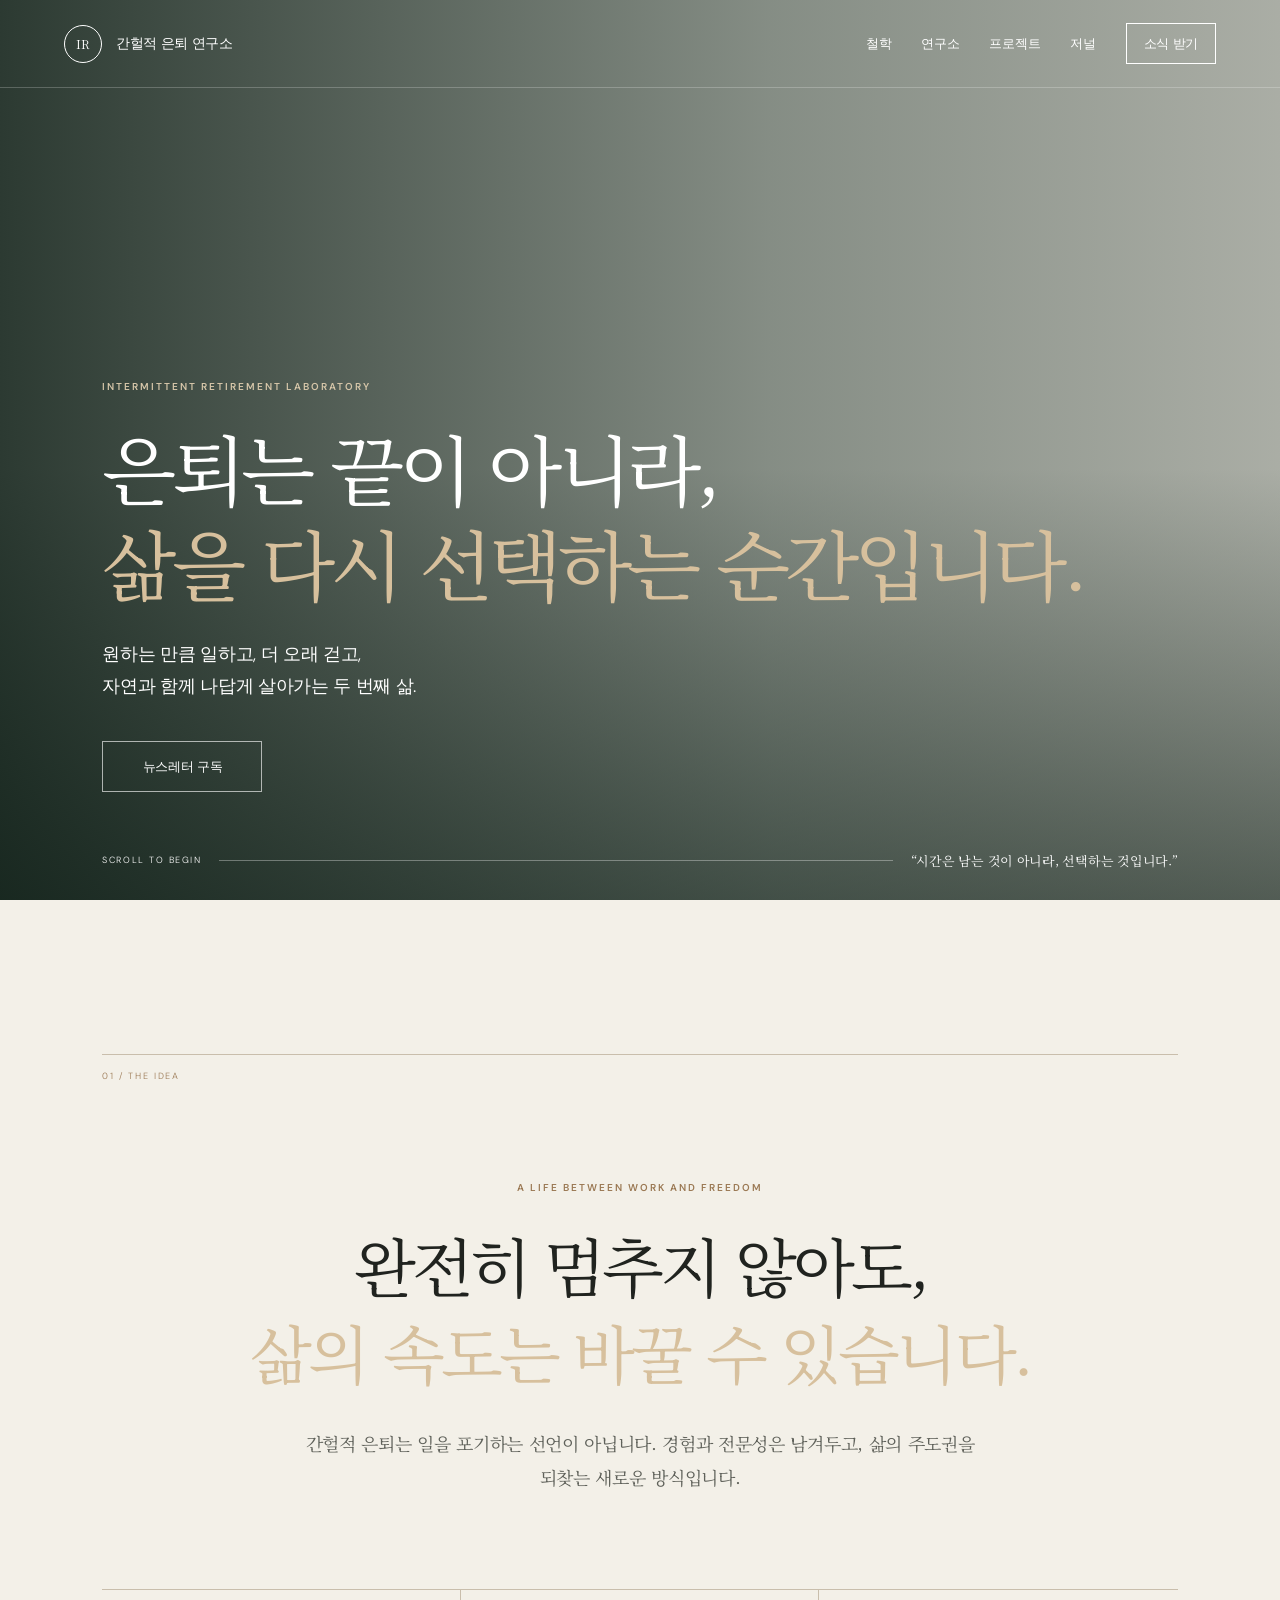
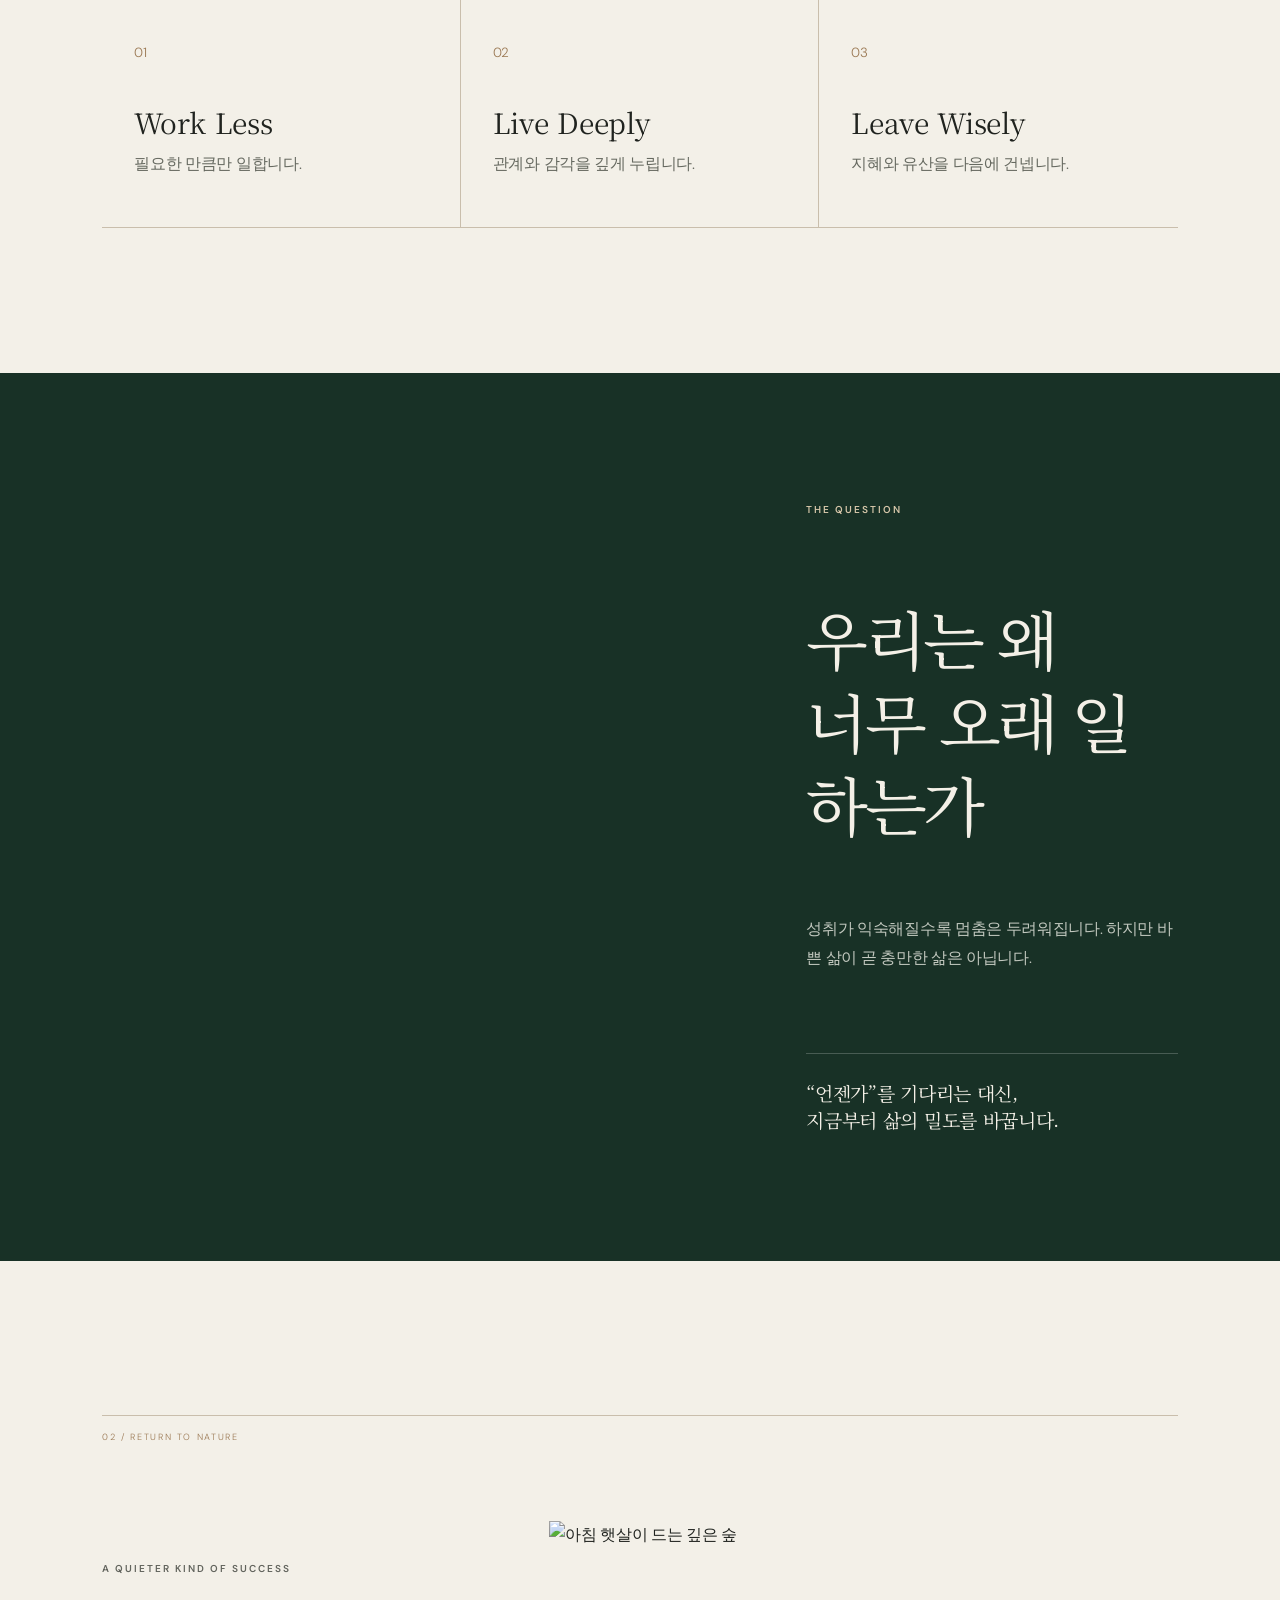
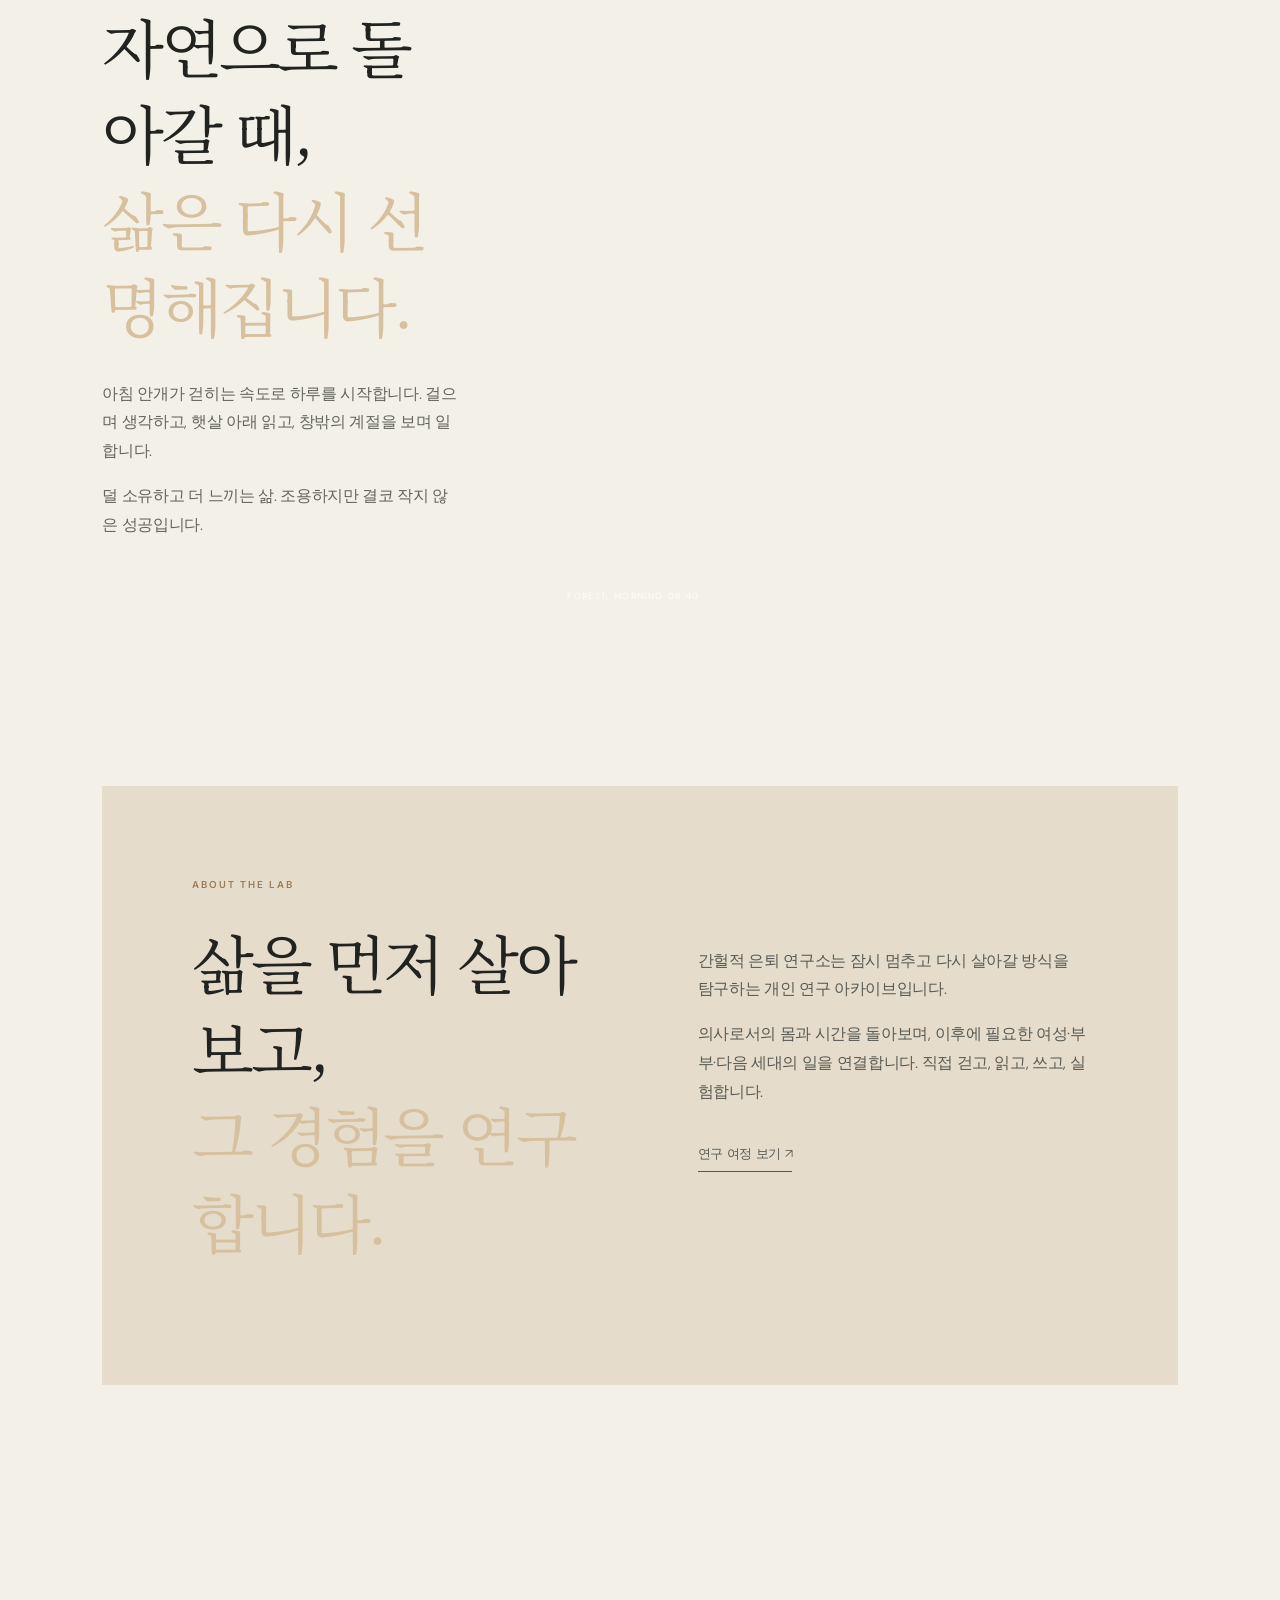
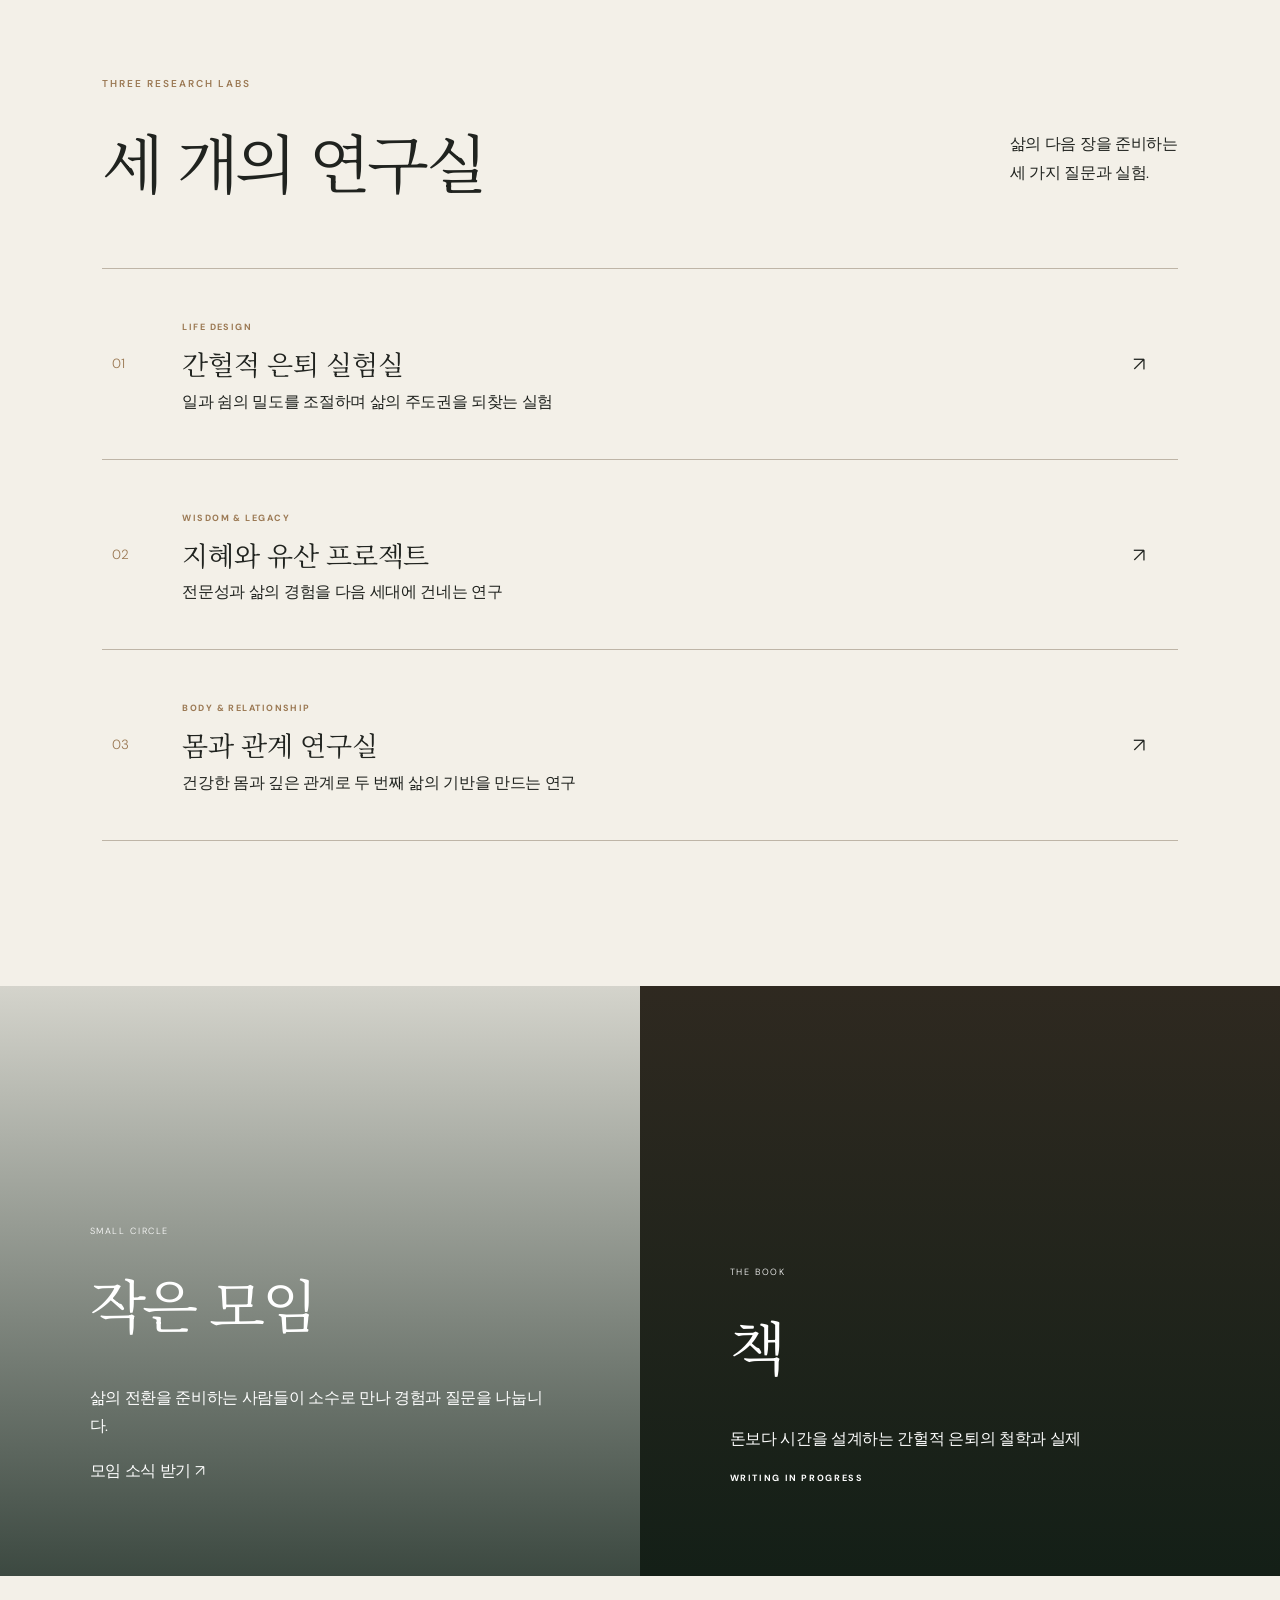
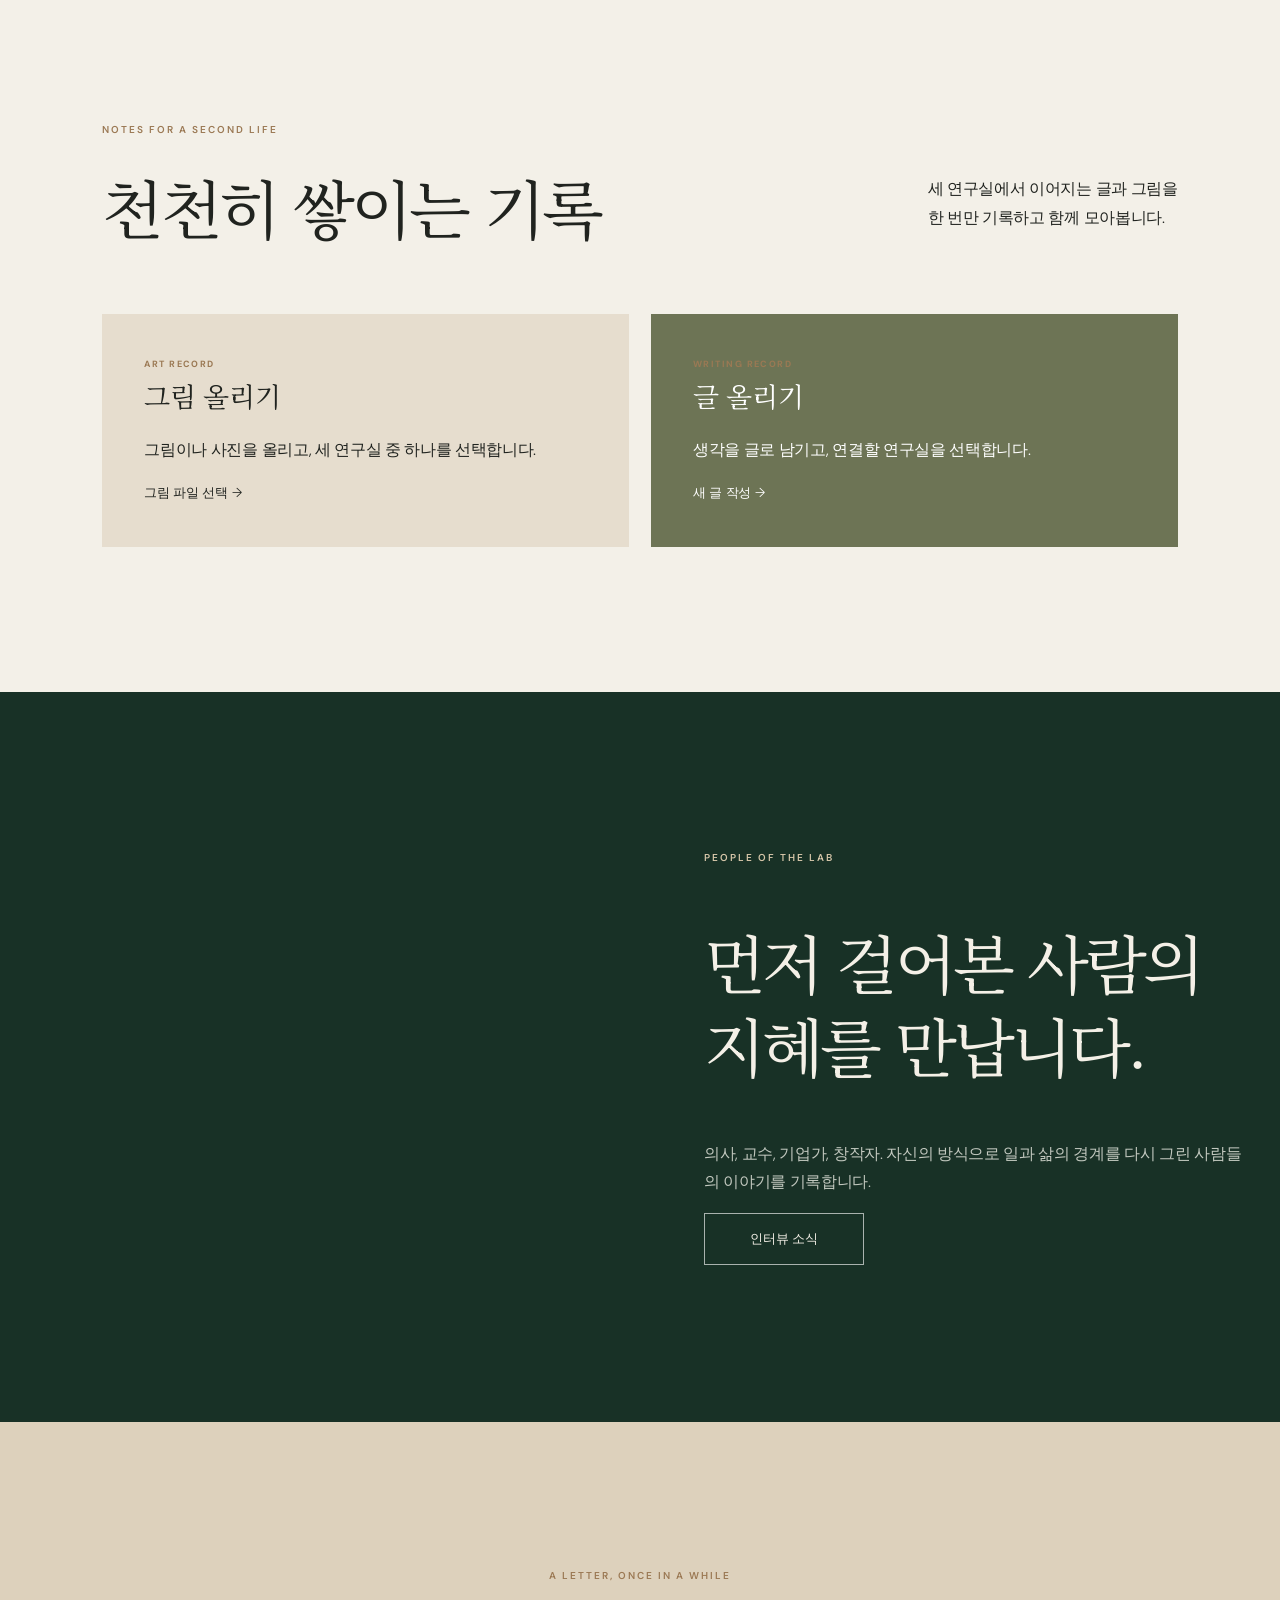
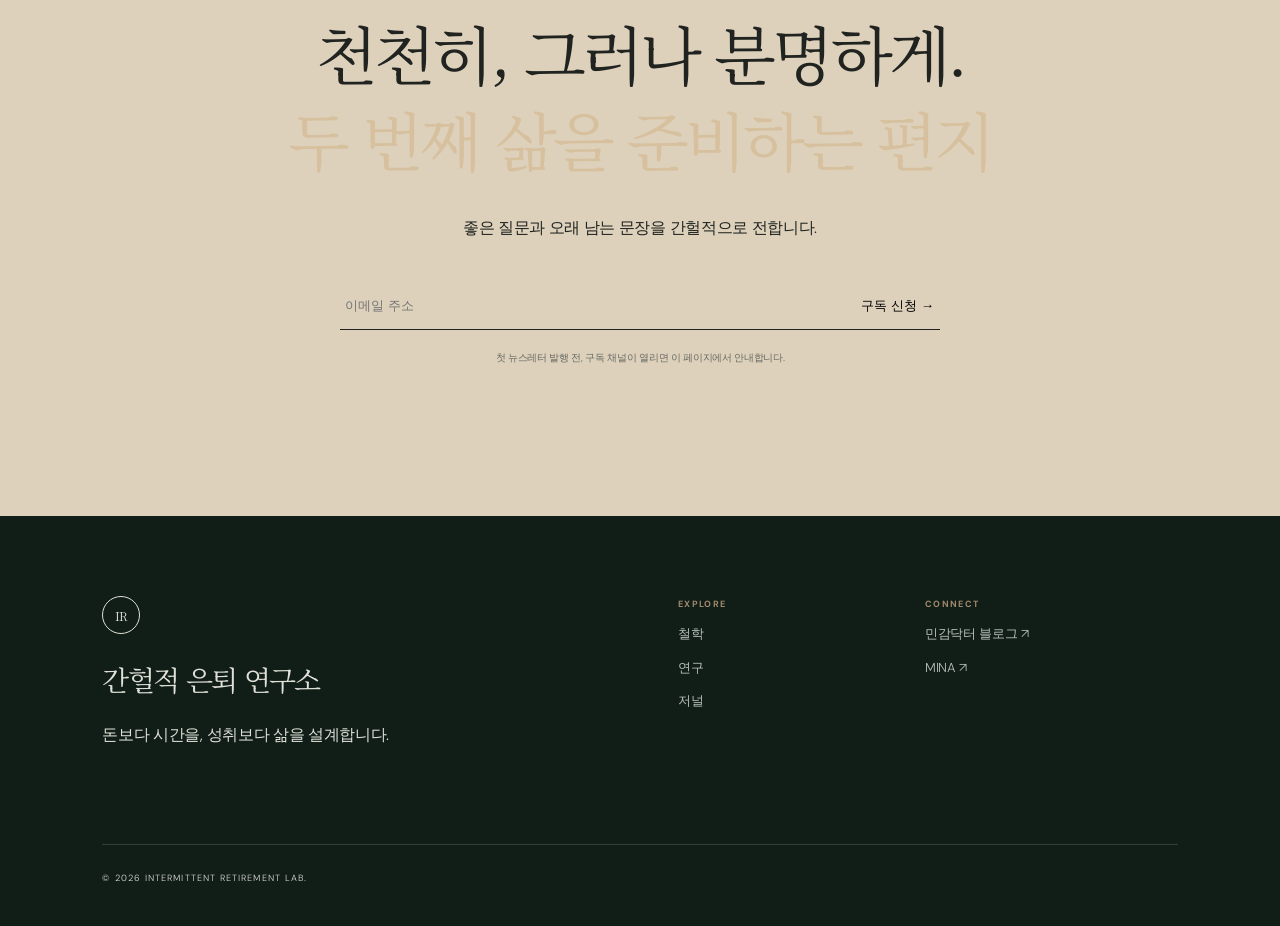
==== commit 3bd6a931: "Update index.html" ====
--- a/index.html
+++ b/index.html
@@ -9,6 +9,6 @@
 <section class="section" id="projects"><div class="section-head reveal"><div><p class="eyebrow">THREE RESEARCH LABS</p><h2>세 개의 연구실</h2></div><p>삶의 다음 장을 준비하는<br>세 가지 질문과 실험.</p></div><div class="projects reveal-group"><a href="projects.html#retirement"><small>01</small><div><b>LIFE DESIGN</b><h3>간헐적 은퇴 실험실</h3><p>일과 쉼의 밀도를 조절하며 삶의 주도권을 되찾는 실험</p></div><i>↗</i></a><a href="projects.html#legacy"><small>02</small><div><b>WISDOM & LEGACY</b><h3>지혜와 유산 프로젝트</h3><p>전문성과 삶의 경험을 다음 세대에 건네는 연구</p></div><i>↗</i></a><a href="projects.html#body"><small>03</small><div><b>BODY & RELATIONSHIP</b><h3>몸과 관계 연구실</h3><p>건강한 몸과 깊은 관계로 두 번째 삶의 기반을 만드는 연구</p></div><i>↗</i></a></div></section>
 <section class="chapters"><article class="chapter lecture reveal"><small>SMALL CIRCLE</small><h2>작은 모임</h2><p>삶의 전환을 준비하는 사람들이 소수로 만나 경험과 질문을 나눕니다.</p><a href="#newsletter">모임 소식 받기 ↗</a></article><article class="chapter book reveal"><small>THE BOOK</small><h2>책</h2><p>돈보다 시간을 설계하는 간헐적 은퇴의 철학과 실제</p><b>WRITING IN PROGRESS</b></article></section>
 <section class="section" id="journal"><div class="section-head reveal"><div><p class="eyebrow">NOTES FOR A SECOND LIFE</p><h2>천천히 쌓이는 기록</h2></div><p>세 연구실에서 이어지는 글과 그림을<br>한 번만 기록하고 함께 모아봅니다.</p></div><div class="journal reveal-group"><a class="note" href="record.html"><b>ART RECORD</b><h3>그림 올리기</h3><p>그림이나 사진을 올리고, 세 연구실 중 하나를 선택합니다.</p><small>그림 파일 선택 →</small></a><a class="note olive" href="record.html?mode=writing"><b>WRITING RECORD</b><h3>글 올리기</h3><p>생각을 글로 남기고, 연결할 연구실을 선택합니다.</p><small>새 글 작성 →</small></a></div></section>
-<section class="people dark"><div class="people-photo parallax"></div><div class="people-copy reveal"><p class="eyebrow light">PEOPLE OF THE LAB</p><h2>먼저 걸어본 사람의<br>지혜를 만납니다.</h2><p>의사, 교수, 기업가, 창작자. 자신의 방식으로 일과 삶의 경계를 다시 그린 사람들의 이야기를 기록합니다.</p><a class="btn" href="#newsletter">인터뷰 소식 받기</a></div></section>
+<section class="people dark"><div class="people-photo parallax"></div><div class="people-copy reveal"><p class="eyebrow light">PEOPLE OF THE LAB</p><h2>먼저 걸어본 사람의<br>지혜를 만납니다.</h2><p>의사, 교수, 기업가, 창작자. 자신의 방식으로 일과 삶의 경계를 다시 그린 사람들의 이야기를 기록합니다.</p><a class="btn" href="interview.html">인터뷰 소식</a></div></section>
 <section class="section newsletter" id="newsletter"><div class="reveal"><p class="eyebrow">A LETTER, ONCE IN A WHILE</p><h2>천천히, 그러나 분명하게.<br><em>두 번째 삶을 준비하는 편지</em></h2><p>좋은 질문과 오래 남는 문장을 간헐적으로 전합니다.</p><form><label class="sr" for="email">이메일 주소</label><input id="email" type="email" placeholder="이메일 주소" required><button>구독 신청 →</button></form><small class="form-note">첫 뉴스레터 발행 전, 구독 채널이 열리면 이 페이지에서 안내합니다.</small></div></section></main>
 <footer><div><i>IR</i><h2>간헐적 은퇴 연구소</h2><p>돈보다 시간을, 성취보다 삶을 설계합니다.</p></div><div class="links"><b>EXPLORE</b><a href="#idea">철학</a><a href="#projects">연구</a><a href="#journal">저널</a></div><div class="links"><b>CONNECT</b><a href="https://blog.naver.com/minawoman" target="_blank" rel="noreferrer">민감닥터 블로그 ↗</a><a href="https://minabloom66.vercel.app" target="_blank" rel="noreferrer">MINA ↗</a></div><p class="copy">© 2026 INTERMITTENT RETIREMENT LAB.</p></footer><script src="script.js"></script></body></html>
--- a/styles.css
+++ b/styles.css
@@ -1,2 +1,2 @@
-:root{--paper:#f3f0e8;--warm:#e5dccb;--olive:#6d7455;--forest:#183126;--ink:#20231f;--bronze:#9b7954;--serif:"Noto Serif KR",serif;--sans:"DM Sans",sans-serif}*{box-sizing:border-box}html{scroll-behavior:smooth}body{margin:0;background:var(--paper);color:var(--ink);font:300 16px/1.8 var(--sans);letter-spacing:-.02em}a{color:inherit;text-decoration:none}img{width:100%;height:100%;object-fit:cover;display:block}.sr{position:absolute;clip:rect(0,0,0,0)}.progress{position:fixed;top:0;left:0;right:0;height:2px;z-index:999}.progress span{display:block;width:0;height:100%;background:#c6a06b}header{position:fixed;z-index:100;top:0;left:0;width:100%;height:88px;padding:0 5vw;display:flex;align-items:center;justify-content:space-between;color:#fff;border-bottom:1px solid #ffffff38;transition:.45s}header.scrolled{height:70px;background:#f3f0e8ed;backdrop-filter:blur(18px);color:var(--forest);border-color:#18312620}.brand{display:flex;align-items:center;gap:14px;font-size:14px;font-weight:500}.brand i,footer>div:first-child>i{display:grid;place-items:center;width:38px;height:38px;border:1px solid;border-radius:50%;font:12px var(--serif)}nav{display:flex;align-items:center;gap:30px;font-size:13px}nav a{transition:.3s}nav a:hover{opacity:.55}.nav-cta{border:1px solid;padding:8px 17px}.menu{display:none;background:none;border:0;color:inherit;font-size:20px}.hero{min-height:100svh;position:relative;color:#fff;display:flex;align-items:flex-end;padding:160px 8vw 12vh;overflow:hidden}.hero-image,.shade{position:absolute;inset:0}.hero-image{background:url("https://images.unsplash.com/photo-1441974231531-c6227db76b6e?auto=format&fit=crop&w=2400&q=90") center/cover;animation:breath 18s ease-in-out infinite alternate}.shade{background:linear-gradient(90deg,#091a12d9,#0d21187a 60%,#0b1c1350),linear-gradient(0deg,#0918118c,transparent 48%)}@keyframes breath{to{transform:scale(1.1) translate(-1%,1%)}}.hero-copy{position:relative;z-index:2;max-width:1050px}.eyebrow{margin:0 0 24px;color:var(--bronze);font-size:10px;font-weight:600;letter-spacing:.2em}.light{color:#d6c6a9}.hero h1,h2{font-family:var(--serif);font-weight:400;letter-spacing:-.06em}.hero h1{font-size:clamp(48px,6vw,92px);line-height:1.24;margin:0 0 28px}.hero h1 em,h2 em{font-style:normal;color:#d7c09d}.hero-copy>p:not(.eyebrow){font-size:clamp(16px,1.4vw,21px)}.actions{display:flex;gap:12px;margin-top:38px}.btn{display:inline-flex;justify-content:center;min-width:160px;padding:13px 23px;border:1px solid #ffffffa0;font-size:13px;transition:.35s}.btn:hover{background:#fff;color:var(--forest);transform:translateY(-3px)}.solid{background:#f4efe4;color:var(--forest)}.scroll{position:absolute;z-index:2;bottom:30px;left:8vw;right:8vw;display:flex;align-items:center;gap:18px;font-size:9px;letter-spacing:.17em}.scroll span{height:1px;flex:1;background:#ffffff55}.scroll q{font:13px var(--serif);letter-spacing:-.02em}.section{padding:145px 8vw}.index{font-size:9px;letter-spacing:.18em;color:var(--bronze);border-top:1px solid #c9beac;padding-top:13px}.center{max-width:1000px;margin:95px auto;text-align:center}.section h2{font-size:clamp(38px,5vw,70px);line-height:1.35;margin:0 0 32px}.lead{max-width:680px;margin:auto;font:18px/1.9 var(--serif);color:#5f615a}.values{display:grid;grid-template-columns:repeat(3,1fr);border-block:1px solid #c9beac}.values article{padding:48px 32px;border-right:1px solid #c9beac}.values article:last-child{border:0}.values small,.projects small{color:var(--bronze)}.values h3{font:400 28px var(--serif);margin:35px 0 8px}.values p{margin:0;color:#666960}.split{display:grid;grid-template-columns:1.1fr .9fr;min-height:760px}.dark{background:var(--forest);color:#f4f0e7}.split-photo{background:url("https://images.unsplash.com/photo-1499750310107-5fef28a66643?auto=format&fit=crop&w=1600&q=90") center/cover}.split-copy{padding:10vw 8vw;display:flex;flex-direction:column;justify-content:center}.split-copy h2,.people h2{font-size:clamp(42px,5vw,68px);line-height:1.3}.split-copy>p:not(.eyebrow),.people-copy>p:not(.eyebrow){color:#c2c8bf}.split-copy blockquote{font:19px var(--serif);margin:65px 0 0;padding-top:25px;border-top:1px solid #ffffff35}.nature-grid{display:grid;grid-template-columns:.8fr 1.2fr;gap:28px;margin-top:75px;align-items:end}.nature-grid>div{padding:0 5vw 65px 0}.nature-grid>div p{color:#62645d}.big{height:700px;margin:0;position:relative}.big figcaption{position:absolute;bottom:16px;left:18px;color:#fff;font-size:9px;letter-spacing:.15em}.small{width:65%;height:300px;margin:-190px 0 0 7vw;z-index:2;border:9px solid var(--paper)}.lab{padding-top:20px}.lab-card{background:var(--warm);padding:90px;display:grid;grid-template-columns:1fr 1fr;gap:9vw}.lab-card>div:last-child{padding-top:55px;color:#585b54}.text-link{display:inline-block;margin-top:20px;padding-bottom:5px;border-bottom:1px solid;font-size:13px}.section-head{display:flex;align-items:flex-end;justify-content:space-between;margin-bottom:65px}.section-head h2{margin:0}.projects{border-top:1px solid #beb5a7}.projects>a{display:grid;grid-template-columns:70px 1fr 35px;align-items:center;padding:42px 10px;border-bottom:1px solid #beb5a7;transition:.35s}.projects>a:hover{padding-left:28px;background:#ffffff55}.projects b,.journal b{font-size:9px;letter-spacing:.16em;color:var(--bronze)}.projects h3,.journal h3{font:400 27px/1.4 var(--serif);margin:5px 0}.projects p{margin:0}.projects i{font-style:normal;font-size:20px}.chapters{display:grid;grid-template-columns:1fr 1fr}.chapter{min-height:590px;padding:7vw;display:flex;flex-direction:column;justify-content:flex-end;color:#fff;position:relative;overflow:hidden}.chapter:before,.chapter:after{content:"";position:absolute;inset:0}.chapter:before{background:center/cover;transition:1s}.chapter:after{background:linear-gradient(0deg,#0b1c14c9,#0b1c1422)}.lecture:before{background-image:url("https://images.unsplash.com/photo-1528605248644-14dd04022da1?auto=format&fit=crop&w=1600&q=88")}.book:before{background-image:url("https://upload.wikimedia.org/wikipedia/commons/c/cd/Cover_of_the_first_edition_of_Crime_and_Punishment.jpg");background-color:#342b22;background-size:contain;background-repeat:no-repeat;background-position:center}.chapter:hover:before{transform:scale(1.06)}.chapter>*{z-index:1}.chapter h2{font-size:58px;margin:12px 0}.chapter small,.chapter b{font-size:9px;letter-spacing:.18em}.journal{display:grid;grid-template-columns:1.2fr .8fr;gap:22px}.feature{grid-row:span 2;padding-right:25px}.feature>div{height:440px;background:url("https://images.unsplash.com/photo-1470770841072-f978cf4d019e?auto=format&fit=crop&w=1600&q=88") center/cover;margin-bottom:25px}.note{padding:42px;background:#e6ddce;display:flex;flex-direction:column;justify-content:center}.note.olive{background:var(--olive);color:#fff}.people{min-height:730px;position:relative;padding-left:55%;display:flex;align-items:center;overflow:hidden}.people-photo{position:absolute;inset:0 50% 0 0;background:url("https://images.unsplash.com/photo-1500534314209-a25ddb2bd429?auto=format&fit=crop&w=1800&q=88") center/cover}.people-copy{max-width:550px}.newsletter{text-align:center;background:#ddd1bc}.newsletter form{display:flex;max-width:600px;margin:40px auto 12px;border-bottom:1px solid}.newsletter input{flex:1;padding:16px 5px;border:0;background:transparent;outline:0}.newsletter button{border:0;background:none;font-weight:500}.newsletter small{font-size:10px;color:#686961}footer{background:#111d17;color:#dfe1d8;padding:80px 8vw 30px;display:grid;grid-template-columns:1fr .35fr .5fr;gap:70px}footer h2{font-size:28px;margin:20px 0 0}.links{display:flex;flex-direction:column;gap:10px}.links b{font-size:9px;color:#a18a6d;letter-spacing:.15em}.links a{font-size:13px;color:#b7c0b8}.copy{grid-column:1/-1;border-top:1px solid #334038;padding-top:25px;font-size:9px;letter-spacing:.12em}.reveal{opacity:0;transform:translateY(34px);filter:blur(7px);transition:1.1s}.reveal.visible,.reveal-group.visible>*{opacity:1;transform:none;filter:none}.reveal-group>*{opacity:0;transform:translateY(25px);filter:blur(5px);transition:1s}.reveal-group.visible>*:nth-child(2){transition-delay:.12s}.reveal-group.visible>*:nth-child(3){transition-delay:.24s}
+:root{--paper:#f3f0e8;--warm:#e5dccb;--olive:#6d7455;--forest:#183126;--ink:#20231f;--bronze:#9b7954;--serif:"Noto Serif KR",serif;--sans:"DM Sans",sans-serif}*{box-sizing:border-box}html{scroll-behavior:smooth}body{margin:0;background:var(--paper);color:var(--ink);font:300 16px/1.8 var(--sans);letter-spacing:-.02em}a{color:inherit;text-decoration:none}img{width:100%;height:100%;object-fit:cover;display:block}.sr{position:absolute;clip:rect(0,0,0,0)}.progress{position:fixed;top:0;left:0;right:0;height:2px;z-index:999}.progress span{display:block;width:0;height:100%;background:#c6a06b}header{position:fixed;z-index:100;top:0;left:0;width:100%;height:88px;padding:0 5vw;display:flex;align-items:center;justify-content:space-between;color:#fff;border-bottom:1px solid #ffffff38;transition:.45s}header.scrolled{height:70px;background:#f3f0e8ed;backdrop-filter:blur(18px);color:var(--forest);border-color:#18312620}.brand{display:flex;align-items:center;gap:14px;font-size:14px;font-weight:500}.brand i,footer>div:first-child>i{display:grid;place-items:center;width:38px;height:38px;border:1px solid;border-radius:50%;font:12px var(--serif)}nav{display:flex;align-items:center;gap:30px;font-size:13px}nav a{transition:.3s}nav a:hover{opacity:.55}.nav-cta{border:1px solid;padding:8px 17px}.menu{display:none;background:none;border:0;color:inherit;font-size:20px}.hero{min-height:100svh;position:relative;color:#fff;display:flex;align-items:flex-end;padding:160px 8vw 12vh;overflow:hidden}.hero-image,.shade{position:absolute;inset:0}.hero-image{background:url("https://images.unsplash.com/photo-1441974231531-c6227db76b6e?auto=format&fit=crop&w=2400&q=90") center/cover;animation:breath 18s ease-in-out infinite alternate}.shade{background:linear-gradient(90deg,#091a12d9,#0d21187a 60%,#0b1c1350),linear-gradient(0deg,#0918118c,transparent 48%)}@keyframes breath{to{transform:scale(1.1) translate(-1%,1%)}}.hero-copy{position:relative;z-index:2;max-width:1050px}.eyebrow{margin:0 0 24px;color:var(--bronze);font-size:10px;font-weight:600;letter-spacing:.2em}.light{color:#d6c6a9}.hero h1,h2{font-family:var(--serif);font-weight:400;letter-spacing:-.06em}.hero h1{font-size:clamp(48px,6vw,92px);line-height:1.24;margin:0 0 28px}.hero h1 em,h2 em{font-style:normal;color:#d7c09d}.hero-copy>p:not(.eyebrow){font-size:clamp(16px,1.4vw,21px)}.actions{display:flex;gap:12px;margin-top:38px}.btn{display:inline-flex;justify-content:center;min-width:160px;padding:13px 23px;border:1px solid #ffffffa0;font-size:13px;transition:.35s}.btn:hover{background:#fff;color:var(--forest);transform:translateY(-3px)}.solid{background:#f4efe4;color:var(--forest)}.scroll{position:absolute;z-index:2;bottom:30px;left:8vw;right:8vw;display:flex;align-items:center;gap:18px;font-size:9px;letter-spacing:.17em}.scroll span{height:1px;flex:1;background:#ffffff55}.scroll q{font:13px var(--serif);letter-spacing:-.02em}.section{padding:145px 8vw}.index{font-size:9px;letter-spacing:.18em;color:var(--bronze);border-top:1px solid #c9beac;padding-top:13px}.center{max-width:1000px;margin:95px auto;text-align:center}.section h2{font-size:clamp(38px,5vw,70px);line-height:1.35;margin:0 0 32px}.lead{max-width:680px;margin:auto;font:18px/1.9 var(--serif);color:#5f615a}.values{display:grid;grid-template-columns:repeat(3,1fr);border-block:1px solid #c9beac}.values article{padding:48px 32px;border-right:1px solid #c9beac}.values article:last-child{border:0}.values small,.projects small{color:var(--bronze)}.values h3{font:400 28px var(--serif);margin:35px 0 8px}.values p{margin:0;color:#666960}.split{display:grid;grid-template-columns:1.1fr .9fr;min-height:760px}.dark{background:var(--forest);color:#f4f0e7}.split-photo{background:url("https://images.unsplash.com/photo-1499750310107-5fef28a66643?auto=format&fit=crop&w=1600&q=90") center/cover}.split-copy{padding:10vw 8vw;display:flex;flex-direction:column;justify-content:center}.split-copy h2,.people h2{font-size:clamp(42px,5vw,68px);line-height:1.3}.split-copy>p:not(.eyebrow),.people-copy>p:not(.eyebrow){color:#c2c8bf}.split-copy blockquote{font:19px var(--serif);margin:65px 0 0;padding-top:25px;border-top:1px solid #ffffff35}.nature-grid{display:grid;grid-template-columns:.8fr 1.2fr;gap:28px;margin-top:75px;align-items:end}.nature-grid>div{padding:0 5vw 65px 0}.nature-grid>div p{color:#62645d}.big{height:700px;margin:0;position:relative}.big figcaption{position:absolute;bottom:16px;left:18px;color:#fff;font-size:9px;letter-spacing:.15em}.small{width:65%;height:300px;margin:-190px 0 0 7vw;z-index:2;border:9px solid var(--paper)}.lab{padding-top:20px}.lab-card{background:var(--warm);padding:90px;display:grid;grid-template-columns:1fr 1fr;gap:9vw}.lab-card>div:last-child{padding-top:55px;color:#585b54}.text-link{display:inline-block;margin-top:20px;padding-bottom:5px;border-bottom:1px solid;font-size:13px}.section-head{display:flex;align-items:flex-end;justify-content:space-between;margin-bottom:65px}.section-head h2{margin:0}.projects{border-top:1px solid #beb5a7}.projects>a{display:grid;grid-template-columns:70px 1fr 35px;align-items:center;padding:42px 10px;border-bottom:1px solid #beb5a7;transition:.35s}.projects>a:hover{padding-left:28px;background:#ffffff55}.projects b,.journal b{font-size:9px;letter-spacing:.16em;color:var(--bronze)}.projects h3,.journal h3{font:400 27px/1.4 var(--serif);margin:5px 0}.projects p{margin:0}.projects i{font-style:normal;font-size:20px}.chapters{display:grid;grid-template-columns:1fr 1fr}.chapter{min-height:590px;padding:7vw;display:flex;flex-direction:column;justify-content:flex-end;color:#fff;position:relative;overflow:hidden}.chapter:before,.chapter:after{content:"";position:absolute;inset:0}.chapter:before{background:center/cover;transition:1s}.chapter:after{background:linear-gradient(0deg,#0b1c14c9,#0b1c1422)}.lecture:before{background-image:url("https://images.unsplash.com/photo-1528605248644-14dd04022da1?auto=format&fit=crop&w=1600&q=88")}.book:before{background-image:url("https://upload.wikimedia.org/wikipedia/commons/c/cd/Cover_of_the_first_edition_of_Crime_and_Punishment.jpg");background-color:#342b22;background-size:contain;background-repeat:no-repeat;background-position:center}.chapter:hover:before{transform:scale(1.06)}.chapter>*{z-index:1}.chapter h2{font-size:58px;margin:12px 0}.chapter small,.chapter b{font-size:9px;letter-spacing:.18em}.journal{display:grid;grid-template-columns:repeat(2,minmax(0,1fr));gap:22px}.feature{grid-row:span 2;padding-right:25px}.feature>div{height:440px;background:url("https://images.unsplash.com/photo-1470770841072-f978cf4d019e?auto=format&fit=crop&w=1600&q=88") center/cover;margin-bottom:25px}.note{padding:42px;background:#e6ddce;display:flex;flex-direction:column;justify-content:center}.note.olive{background:var(--olive);color:#fff}.people{min-height:730px;position:relative;padding-left:55%;display:flex;align-items:center;overflow:hidden}.people-photo{position:absolute;inset:0 50% 0 0;background:url("https://images.unsplash.com/photo-1500534314209-a25ddb2bd429?auto=format&fit=crop&w=1800&q=88") center/cover}.people-copy{max-width:550px}.newsletter{text-align:center;background:#ddd1bc}.newsletter form{display:flex;max-width:600px;margin:40px auto 12px;border-bottom:1px solid}.newsletter input{flex:1;padding:16px 5px;border:0;background:transparent;outline:0}.newsletter button{border:0;background:none;font-weight:500}.newsletter small{font-size:10px;color:#686961}footer{background:#111d17;color:#dfe1d8;padding:80px 8vw 30px;display:grid;grid-template-columns:1fr .35fr .5fr;gap:70px}footer h2{font-size:28px;margin:20px 0 0}.links{display:flex;flex-direction:column;gap:10px}.links b{font-size:9px;color:#a18a6d;letter-spacing:.15em}.links a{font-size:13px;color:#b7c0b8}.copy{grid-column:1/-1;border-top:1px solid #334038;padding-top:25px;font-size:9px;letter-spacing:.12em}.reveal{opacity:0;transform:translateY(34px);filter:blur(7px);transition:1.1s}.reveal.visible,.reveal-group.visible>*{opacity:1;transform:none;filter:none}.reveal-group>*{opacity:0;transform:translateY(25px);filter:blur(5px);transition:1s}.reveal-group.visible>*:nth-child(2){transition-delay:.12s}.reveal-group.visible>*:nth-child(3){transition-delay:.24s}
 @media(max-width:850px){header{height:70px}.menu{display:block}nav{display:none;position:fixed;top:70px;left:0;right:0;padding:28px 7vw;background:#f3f0e8f5;color:var(--forest);flex-direction:column;align-items:flex-start}nav.open{display:flex}.section{padding:95px 6vw}.values,.split,.nature-grid,.lab-card,.chapters,.journal,footer{grid-template-columns:1fr}.values article{border-right:0;border-bottom:1px solid #c9beac}.split-photo{min-height:55vh}.split-copy{padding:90px 8vw}.nature-grid>div{padding:0}.big{height:60vh}.small{margin-top:-110px}.lab-card{padding:55px 7vw;gap:10px}.lab-card>div:last-child{padding-top:0}.chapter{min-height:480px}.feature{grid-row:auto;padding:0}.people{padding:90px 7vw}.people-photo{inset:0}.people:after{content:"";position:absolute;inset:0;background:#0b1d15a8}.people-copy{z-index:1}.scroll q{display:none}}@media(max-width:520px){.brand span{font-size:12px}.hero{padding:140px 6vw 11vh}.hero h1{font-size:42px}.actions{flex-direction:column;align-items:flex-start}.center{margin:65px 0}.section h2{font-size:37px}.section-head{align-items:flex-start;flex-direction:column}.projects>a{grid-template-columns:38px 1fr 20px}.lab-card{padding:42px 24px}.small{width:78%;height:210px}.chapter{padding:40px 26px}.feature>div{height:350px}.newsletter form{flex-direction:column;border:0}.newsletter input{border-bottom:1px solid}.newsletter button{padding:15px}.scroll{bottom:15px}footer{gap:35px}}@media(prefers-reduced-motion:reduce){html{scroll-behavior:auto}.hero-image{animation:none}.reveal,.reveal-group>*{opacity:1;transform:none;filter:none;transition:none}}
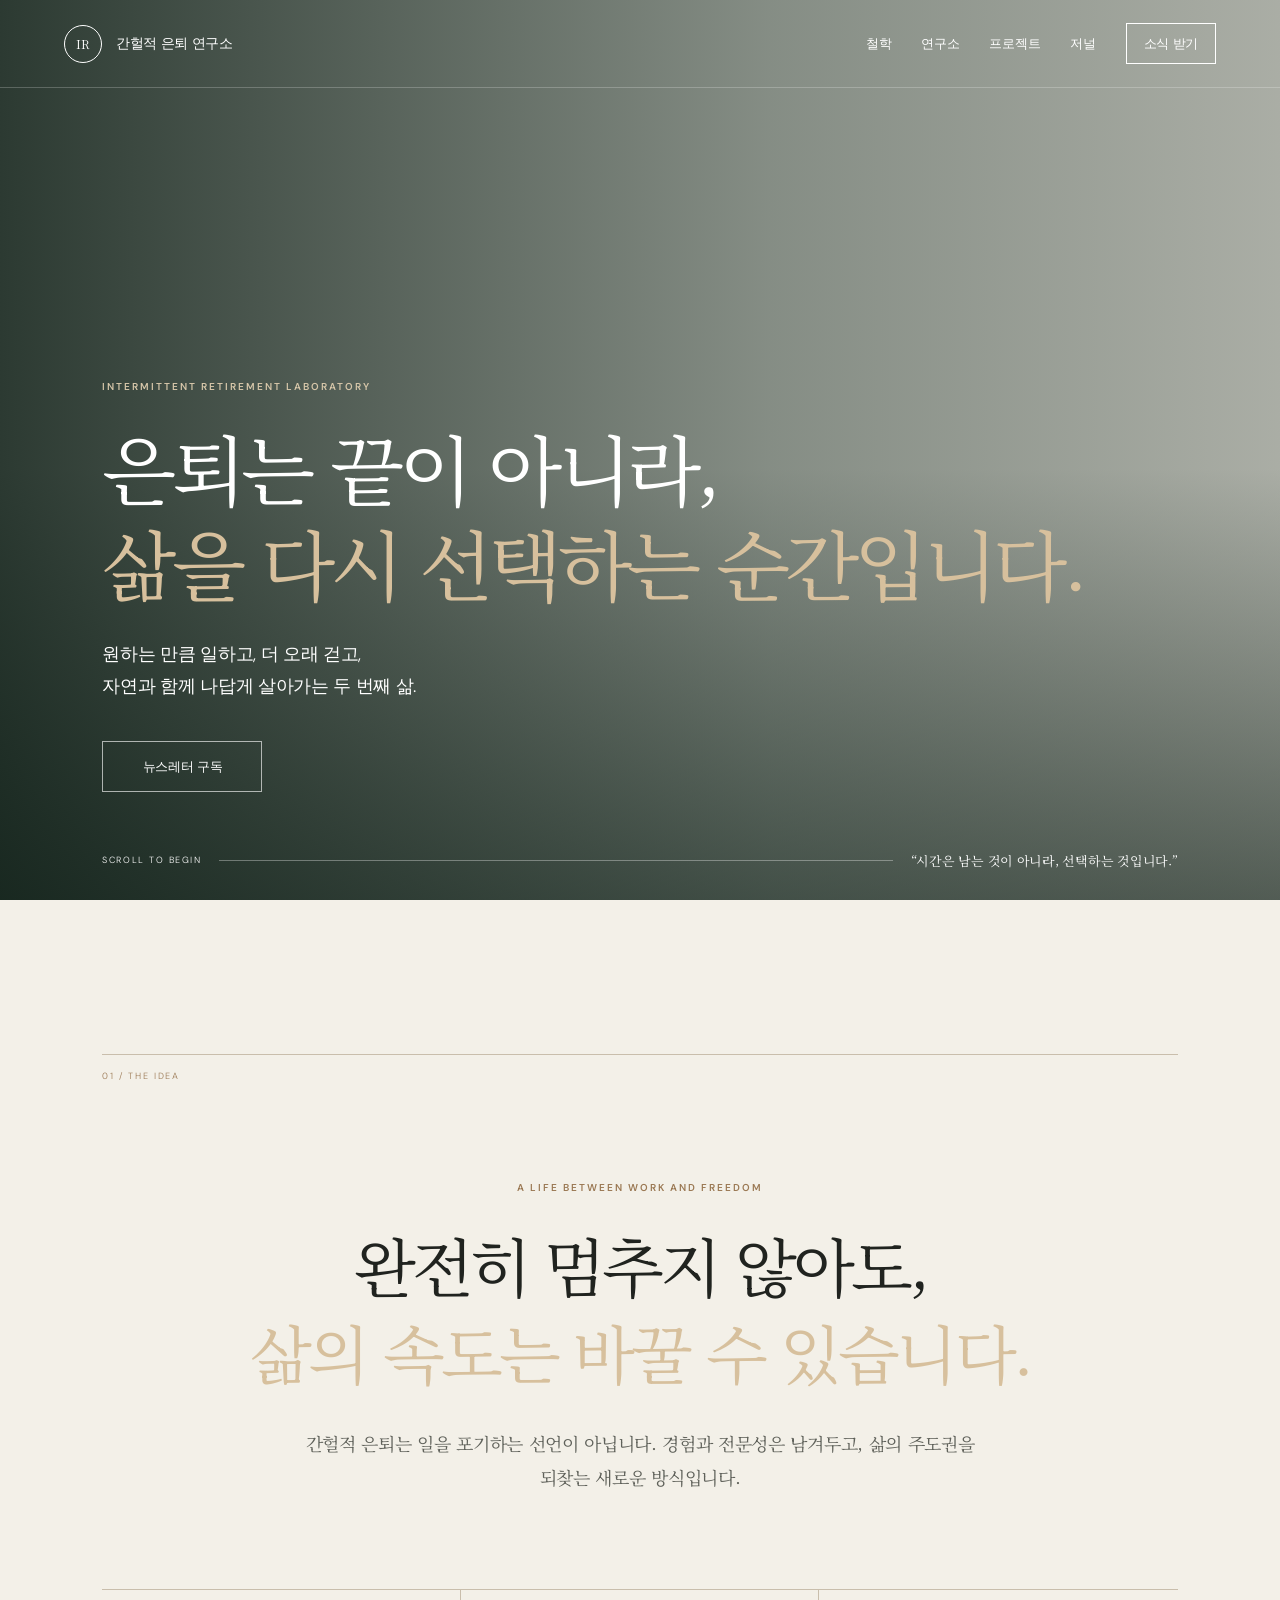
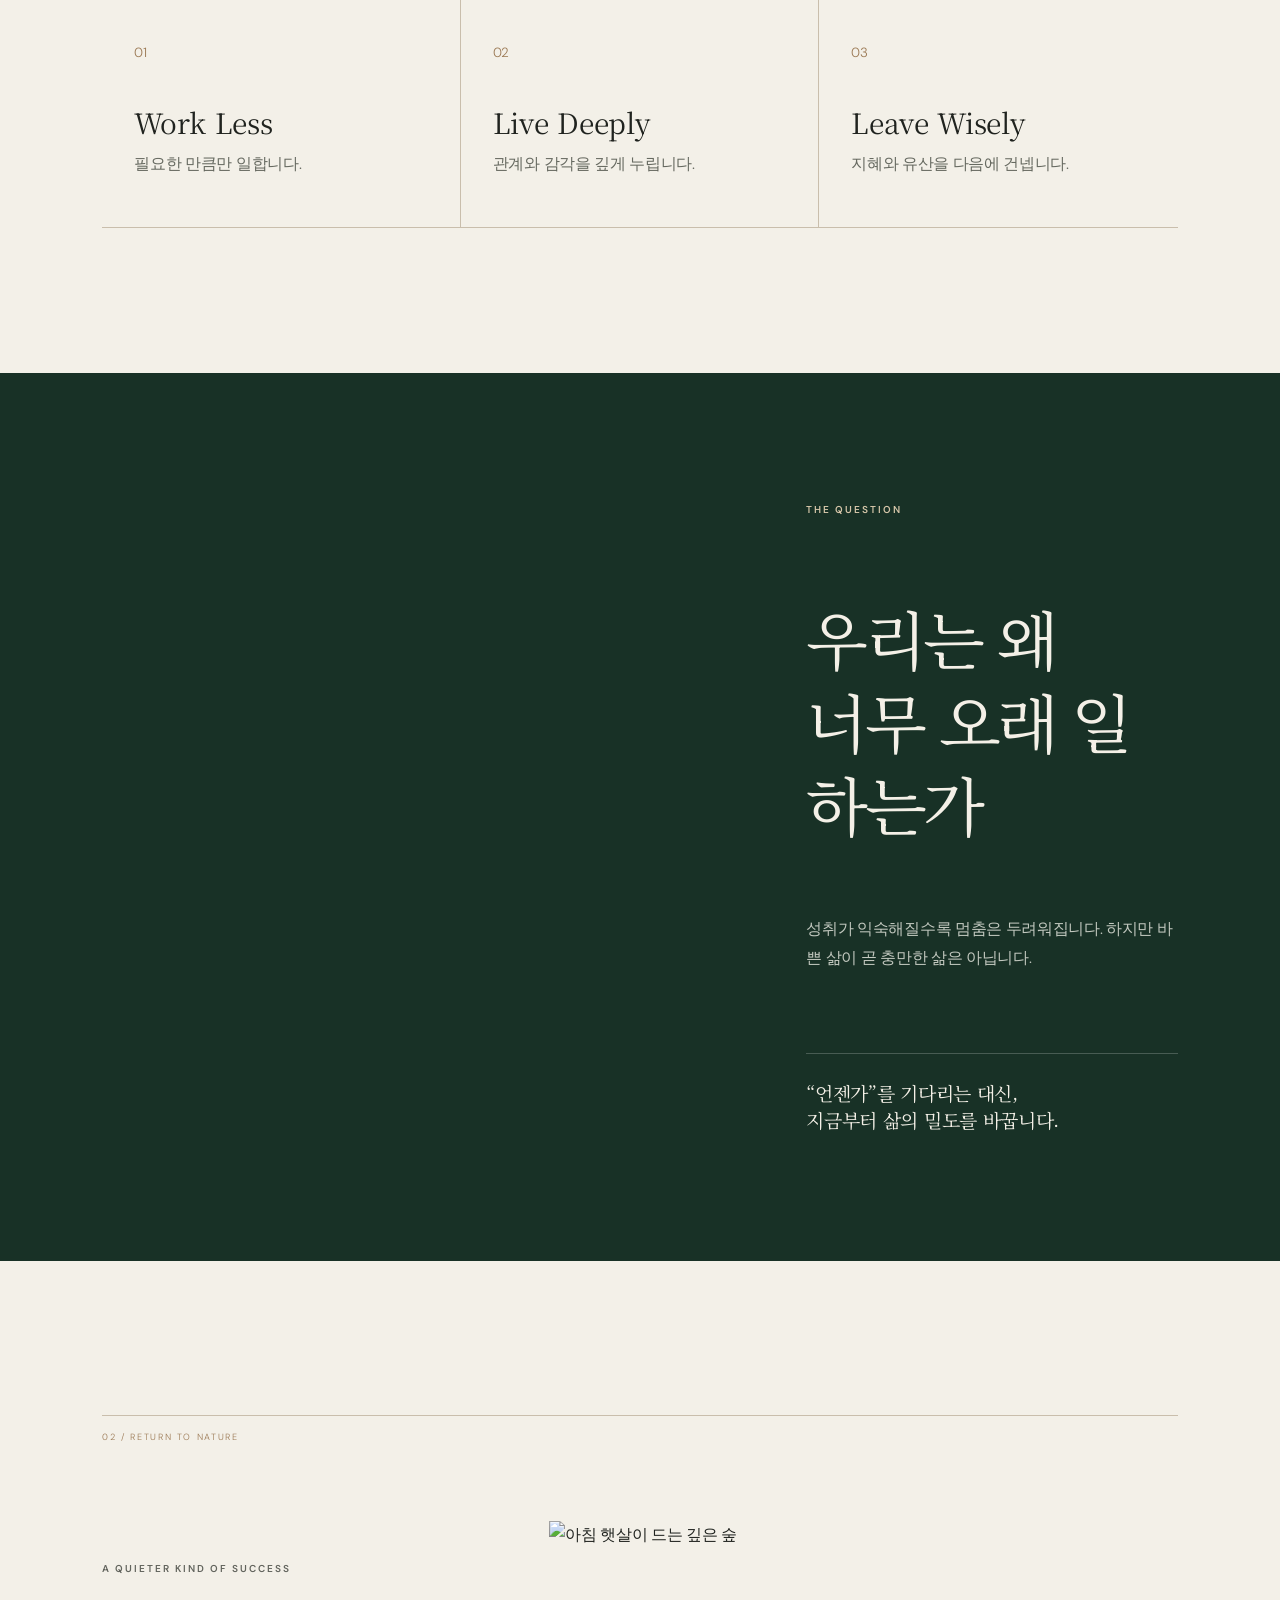
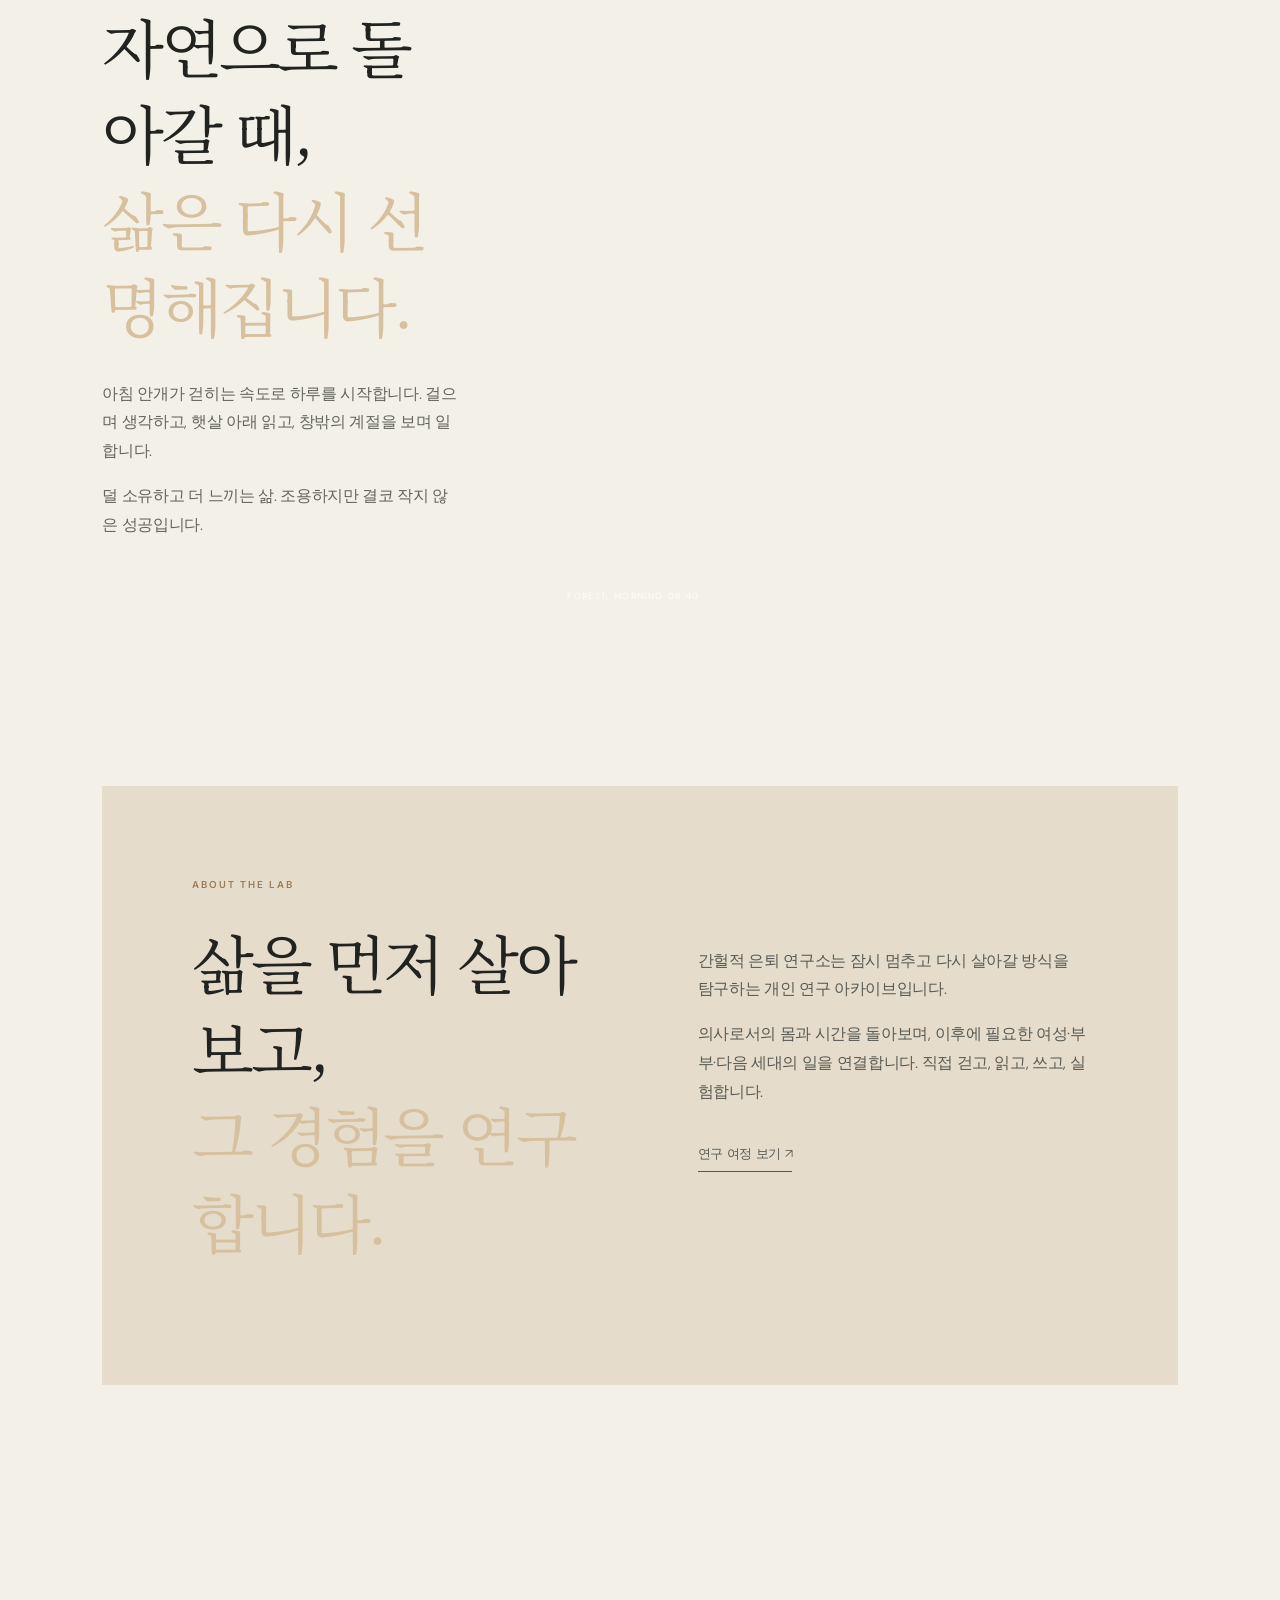
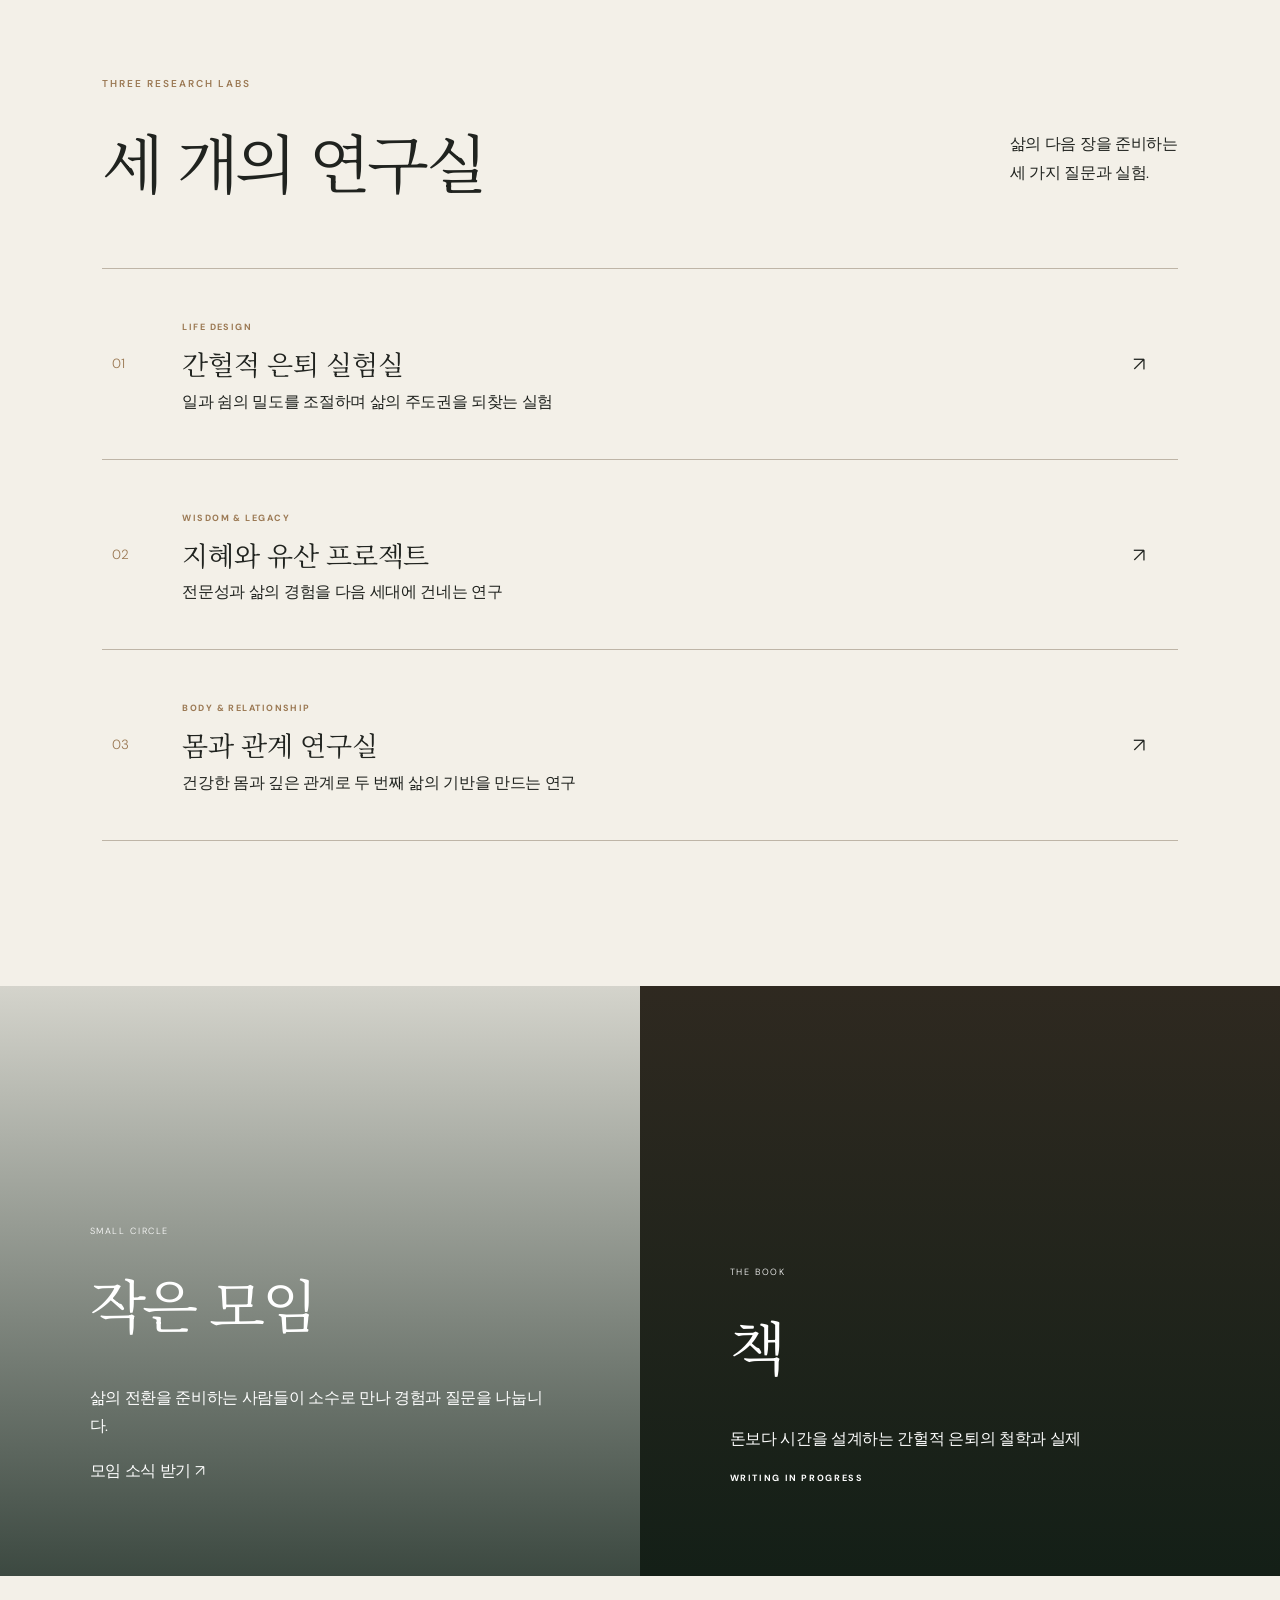
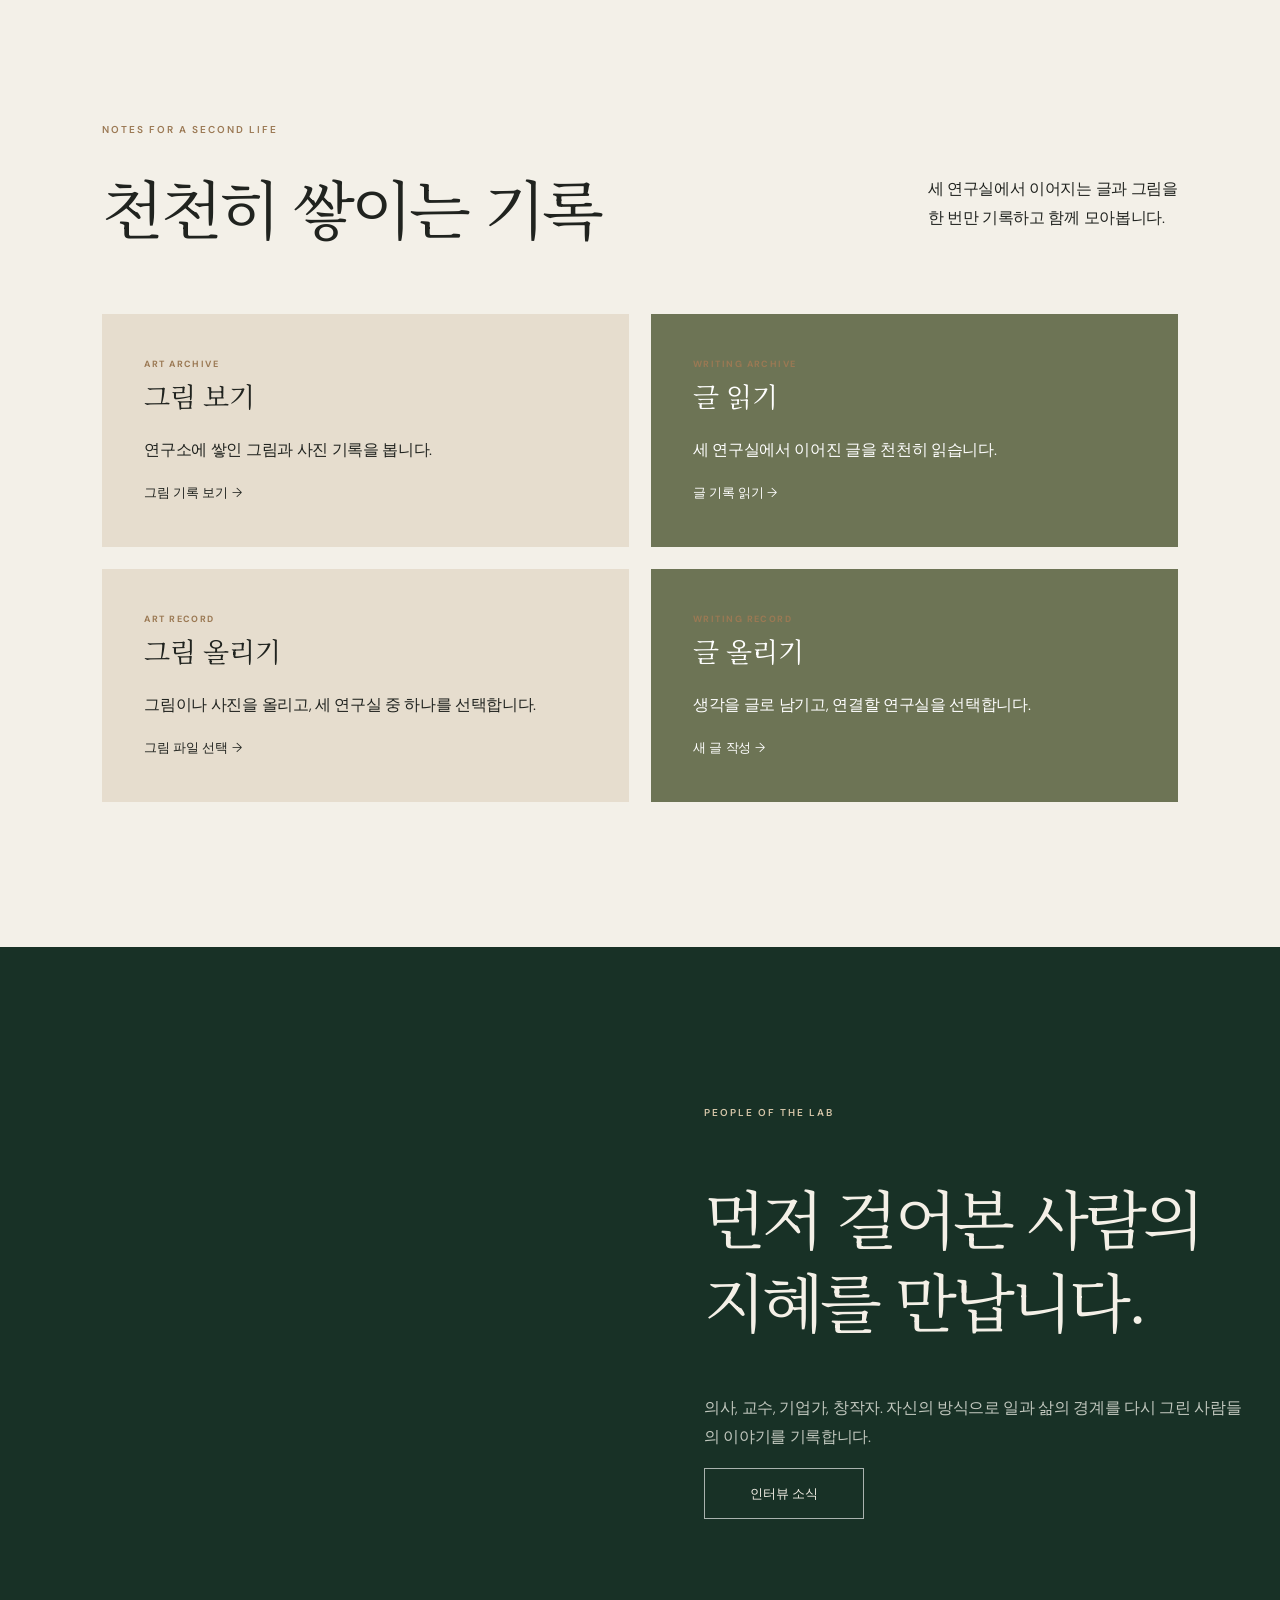
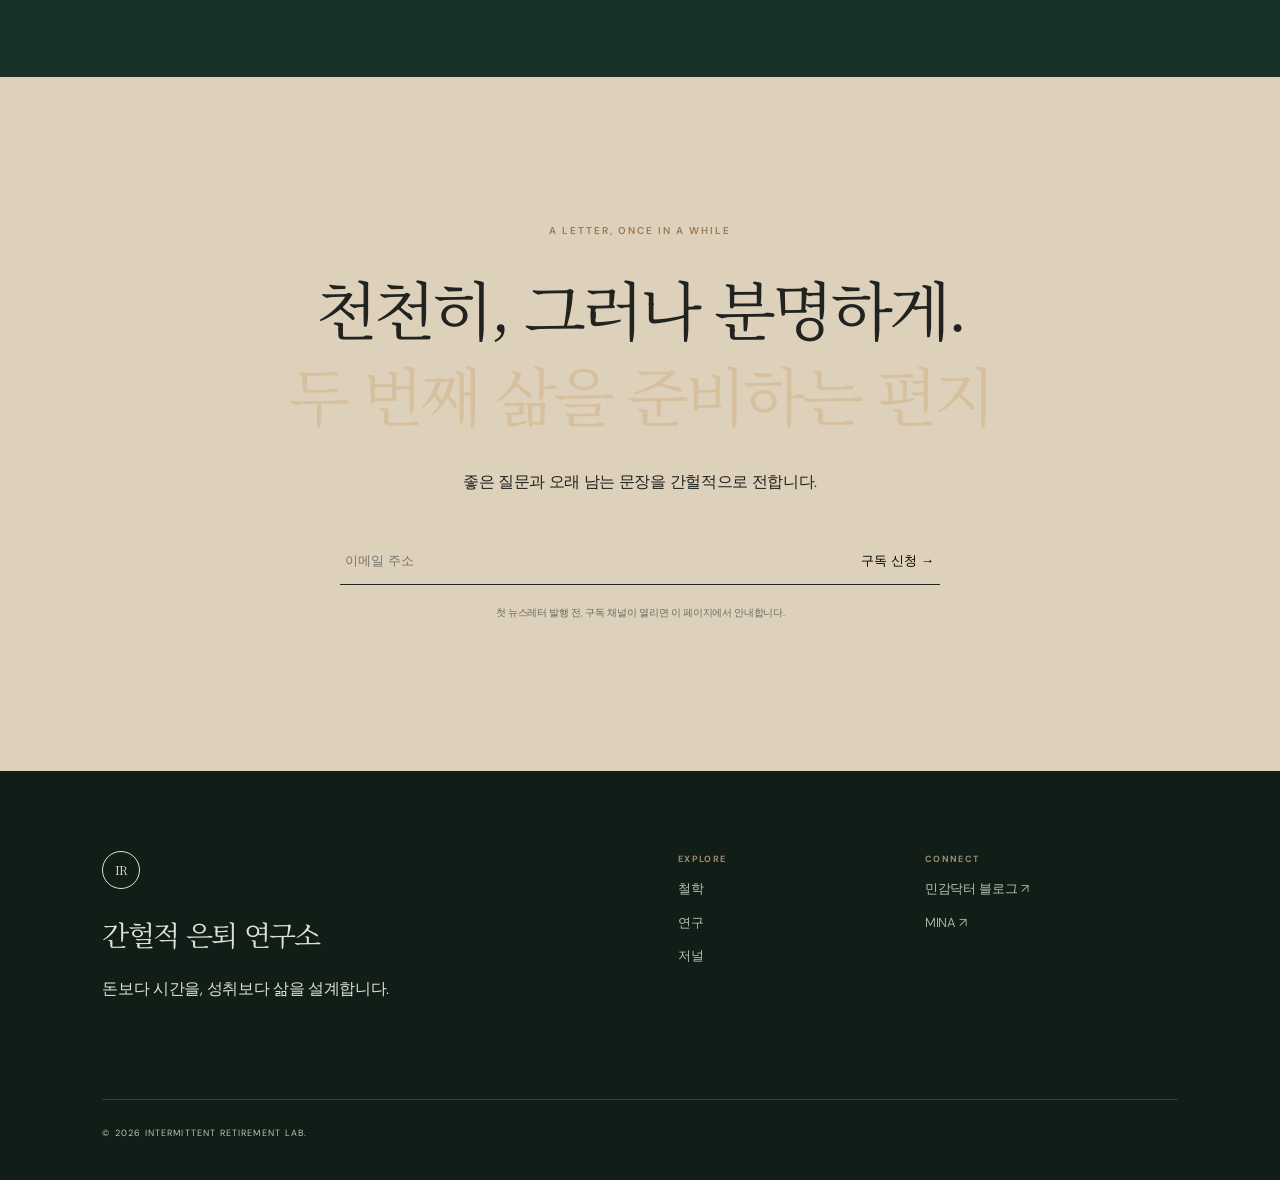
==== commit 63755d27: "Update index.html" ====
--- a/index.html
+++ b/index.html
@@ -8,7 +8,7 @@
 <section class="section lab" id="lab"><div class="lab-card reveal"><div><p class="eyebrow">ABOUT THE LAB</p><h2>삶을 먼저 살아보고,<br><em>그 경험을 연구합니다.</em></h2></div><div><p>간헐적 은퇴 연구소는 잠시 멈추고 다시 살아갈 방식을 탐구하는 개인 연구 아카이브입니다.</p><p>의사로서의 몸과 시간을 돌아보며, 이후에 필요한 여성·부부·다음 세대의 일을 연결합니다. 직접 걷고, 읽고, 쓰고, 실험합니다.</p><a class="text-link" href="#projects">연구 여정 보기 ↗</a></div></div></section>
 <section class="section" id="projects"><div class="section-head reveal"><div><p class="eyebrow">THREE RESEARCH LABS</p><h2>세 개의 연구실</h2></div><p>삶의 다음 장을 준비하는<br>세 가지 질문과 실험.</p></div><div class="projects reveal-group"><a href="projects.html#retirement"><small>01</small><div><b>LIFE DESIGN</b><h3>간헐적 은퇴 실험실</h3><p>일과 쉼의 밀도를 조절하며 삶의 주도권을 되찾는 실험</p></div><i>↗</i></a><a href="projects.html#legacy"><small>02</small><div><b>WISDOM & LEGACY</b><h3>지혜와 유산 프로젝트</h3><p>전문성과 삶의 경험을 다음 세대에 건네는 연구</p></div><i>↗</i></a><a href="projects.html#body"><small>03</small><div><b>BODY & RELATIONSHIP</b><h3>몸과 관계 연구실</h3><p>건강한 몸과 깊은 관계로 두 번째 삶의 기반을 만드는 연구</p></div><i>↗</i></a></div></section>
 <section class="chapters"><article class="chapter lecture reveal"><small>SMALL CIRCLE</small><h2>작은 모임</h2><p>삶의 전환을 준비하는 사람들이 소수로 만나 경험과 질문을 나눕니다.</p><a href="#newsletter">모임 소식 받기 ↗</a></article><article class="chapter book reveal"><small>THE BOOK</small><h2>책</h2><p>돈보다 시간을 설계하는 간헐적 은퇴의 철학과 실제</p><b>WRITING IN PROGRESS</b></article></section>
-<section class="section" id="journal"><div class="section-head reveal"><div><p class="eyebrow">NOTES FOR A SECOND LIFE</p><h2>천천히 쌓이는 기록</h2></div><p>세 연구실에서 이어지는 글과 그림을<br>한 번만 기록하고 함께 모아봅니다.</p></div><div class="journal reveal-group"><a class="note" href="record.html"><b>ART RECORD</b><h3>그림 올리기</h3><p>그림이나 사진을 올리고, 세 연구실 중 하나를 선택합니다.</p><small>그림 파일 선택 →</small></a><a class="note olive" href="record.html?mode=writing"><b>WRITING RECORD</b><h3>글 올리기</h3><p>생각을 글로 남기고, 연결할 연구실을 선택합니다.</p><small>새 글 작성 →</small></a></div></section>
+<section class="section" id="journal"><div class="section-head reveal"><div><p class="eyebrow">NOTES FOR A SECOND LIFE</p><h2>천천히 쌓이는 기록</h2></div><p>세 연구실에서 이어지는 글과 그림을<br>한 번만 기록하고 함께 모아봅니다.</p></div><div class="journal reveal-group"><a class="note" data-public-only href="gallery.html"><b>ART ARCHIVE</b><h3>그림 보기</h3><p>연구소에 쌓인 그림과 사진 기록을 봅니다.</p><small>그림 기록 보기 →</small></a><a class="note olive" data-public-only href="record.html?mode=writing&amp;view=library"><b>WRITING ARCHIVE</b><h3>글 읽기</h3><p>세 연구실에서 이어진 글을 천천히 읽습니다.</p><small>글 기록 읽기 →</small></a><a class="note" data-admin-only hidden href="record.html"><b>ART RECORD</b><h3>그림 올리기</h3><p>그림이나 사진을 올리고, 세 연구실 중 하나를 선택합니다.</p><small>그림 파일 선택 →</small></a><a class="note olive" data-admin-only hidden href="record.html?mode=writing"><b>WRITING RECORD</b><h3>글 올리기</h3><p>생각을 글로 남기고, 연결할 연구실을 선택합니다.</p><small>새 글 작성 →</small></a></div></section>
 <section class="people dark"><div class="people-photo parallax"></div><div class="people-copy reveal"><p class="eyebrow light">PEOPLE OF THE LAB</p><h2>먼저 걸어본 사람의<br>지혜를 만납니다.</h2><p>의사, 교수, 기업가, 창작자. 자신의 방식으로 일과 삶의 경계를 다시 그린 사람들의 이야기를 기록합니다.</p><a class="btn" href="interview.html">인터뷰 소식</a></div></section>
 <section class="section newsletter" id="newsletter"><div class="reveal"><p class="eyebrow">A LETTER, ONCE IN A WHILE</p><h2>천천히, 그러나 분명하게.<br><em>두 번째 삶을 준비하는 편지</em></h2><p>좋은 질문과 오래 남는 문장을 간헐적으로 전합니다.</p><form><label class="sr" for="email">이메일 주소</label><input id="email" type="email" placeholder="이메일 주소" required><button>구독 신청 →</button></form><small class="form-note">첫 뉴스레터 발행 전, 구독 채널이 열리면 이 페이지에서 안내합니다.</small></div></section></main>
-<footer><div><i>IR</i><h2>간헐적 은퇴 연구소</h2><p>돈보다 시간을, 성취보다 삶을 설계합니다.</p></div><div class="links"><b>EXPLORE</b><a href="#idea">철학</a><a href="#projects">연구</a><a href="#journal">저널</a></div><div class="links"><b>CONNECT</b><a href="https://blog.naver.com/minawoman" target="_blank" rel="noreferrer">민감닥터 블로그 ↗</a><a href="https://minabloom66.vercel.app" target="_blank" rel="noreferrer">MINA ↗</a></div><p class="copy">© 2026 INTERMITTENT RETIREMENT LAB.</p></footer><script src="script.js"></script></body></html>
+<footer><div><i>IR</i><h2>간헐적 은퇴 연구소</h2><p>돈보다 시간을, 성취보다 삶을 설계합니다.</p></div><div class="links"><b>EXPLORE</b><a href="#idea">철학</a><a href="#projects">연구</a><a href="#journal">저널</a></div><div class="links"><b>CONNECT</b><a href="https://blog.naver.com/minawoman" target="_blank" rel="noreferrer">민감닥터 블로그 ↗</a><a href="https://minabloom66.vercel.app" target="_blank" rel="noreferrer">MINA ↗</a></div><p class="copy">© 2026 INTERMITTENT RETIREMENT LAB.</p></footer><script src="script.js"></script><script type="module" src="auth-ui.js"></script></body></html>
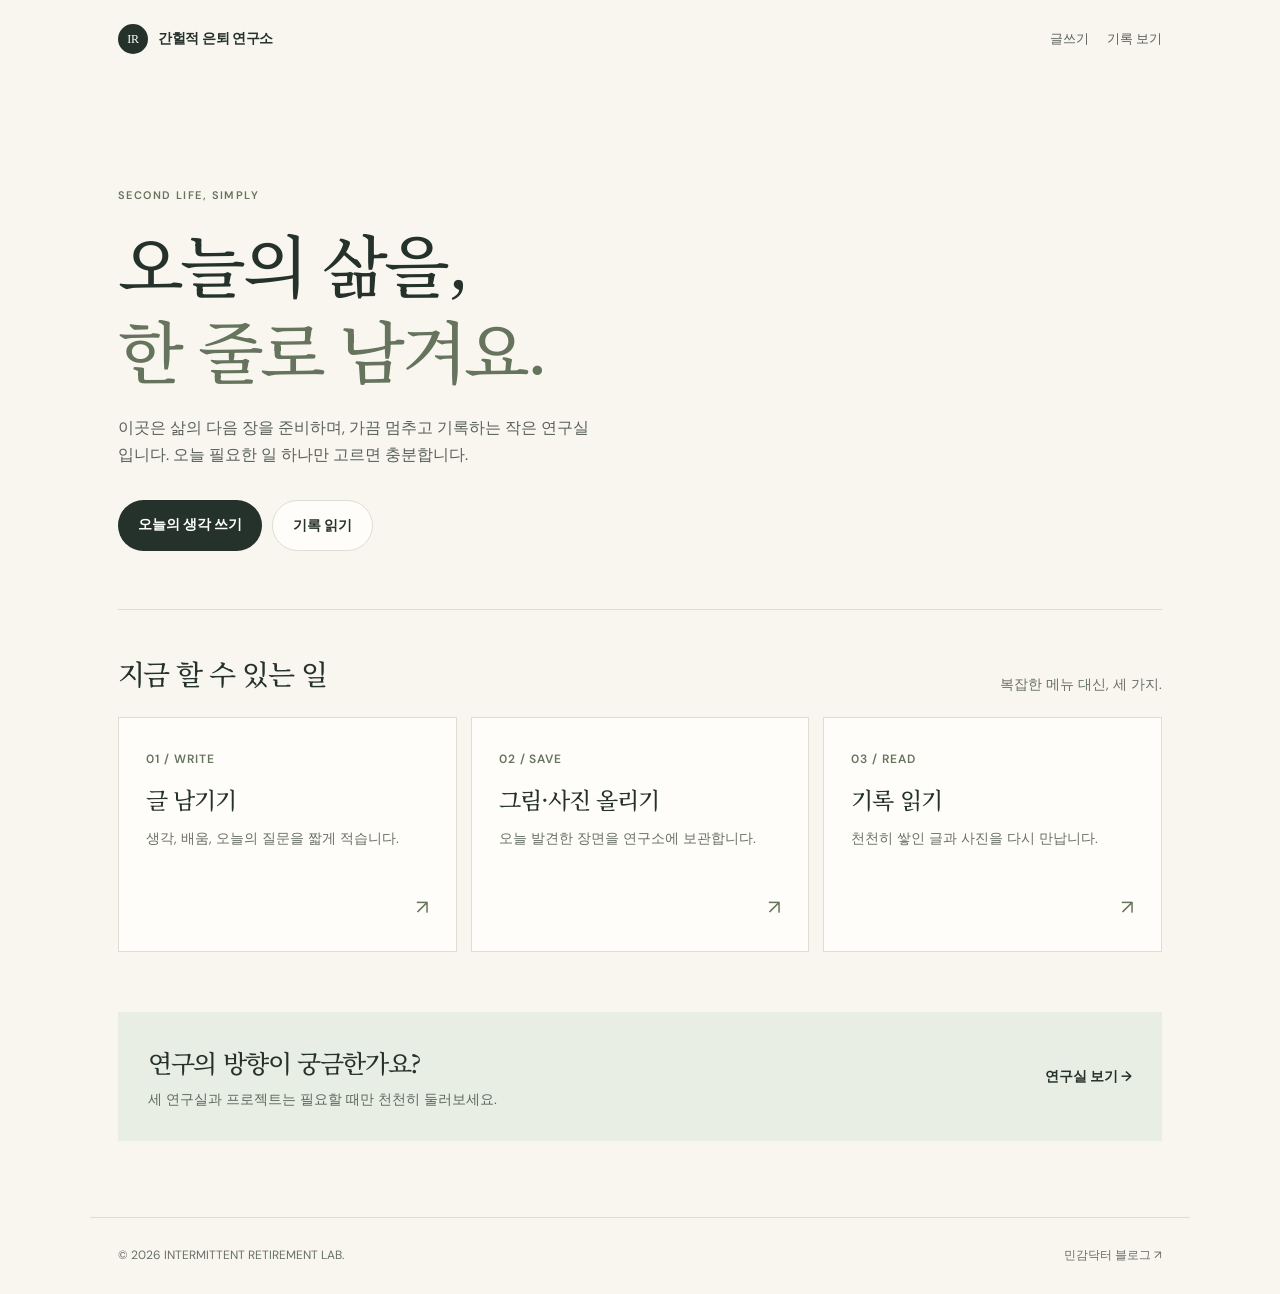
==== commit 654c574f: "Simplify home into daily record hub" ====
--- a/index.html
+++ b/index.html
@@ -1,14 +1,84 @@
 <!doctype html>
-<html lang="ko"><head><meta charset="utf-8"><meta name="viewport" content="width=device-width,initial-scale=1"><meta name="description" content="원하는 만큼 일하고 자연과 함께 살아가는 새로운 삶. 간헐적 은퇴 연구소."><title>간헐적 은퇴 연구소 | 삶을 다시 선택하는 순간</title><link rel="preconnect" href="https://images.unsplash.com"><link rel="preconnect" href="https://fonts.googleapis.com"><link href="https://fonts.googleapis.com/css2?family=DM+Sans:wght@300;400;500;600&family=Noto+Serif+KR:wght@400;500;600&display=swap" rel="stylesheet"><link rel="stylesheet" href="styles.css"></head><body>
-<div class="progress"><span></span></div><header><a class="brand" href="#top"><i>IR</i><span>간헐적 은퇴 연구소</span></a><button class="menu" aria-label="메뉴 열기">☰</button><nav><a href="#idea">철학</a><a href="#lab">연구소</a><a href="#projects">프로젝트</a><a href="#journal">저널</a><a class="nav-cta" href="#newsletter">소식 받기</a></nav></header>
-<main><section class="hero" id="top"><div class="hero-image"></div><div class="shade"></div><div class="hero-copy reveal"><p class="eyebrow light">INTERMITTENT RETIREMENT LABORATORY</p><h1>은퇴는 끝이 아니라,<br><em>삶을 다시 선택하는 순간입니다.</em></h1><p>원하는 만큼 일하고, 더 오래 걷고,<br>자연과 함께 나답게 살아가는 두 번째 삶.</p><div class="actions"><a class="btn" href="#newsletter">뉴스레터 구독</a></div></div><div class="scroll">SCROLL TO BEGIN <span></span><q>시간은 남는 것이 아니라, 선택하는 것입니다.</q></div></section>
-<section class="section" id="idea"><p class="index">01 / THE IDEA</p><div class="center reveal"><p class="eyebrow">A LIFE BETWEEN WORK AND FREEDOM</p><h2>완전히 멈추지 않아도,<br><em>삶의 속도는 바꿀 수 있습니다.</em></h2><p class="lead">간헐적 은퇴는 일을 포기하는 선언이 아닙니다. 경험과 전문성은 남겨두고, 삶의 주도권을 되찾는 새로운 방식입니다.</p></div><div class="values reveal-group"><article><small>01</small><h3>Work Less</h3><p>필요한 만큼만 일합니다.</p></article><article><small>02</small><h3>Live Deeply</h3><p>관계와 감각을 깊게 누립니다.</p></article><article><small>03</small><h3>Leave Wisely</h3><p>지혜와 유산을 다음에 건넵니다.</p></article></div></section>
-<section class="split dark"><div class="split-photo parallax"></div><div class="split-copy reveal"><p class="eyebrow light">THE QUESTION</p><h2>우리는 왜<br>너무 오래 일하는가</h2><p>성취가 익숙해질수록 멈춤은 두려워집니다. 하지만 바쁜 삶이 곧 충만한 삶은 아닙니다.</p><blockquote>“언젠가”를 기다리는 대신,<br>지금부터 삶의 밀도를 바꿉니다.</blockquote></div></section>
-<section class="section nature"><p class="index">02 / RETURN TO NATURE</p><div class="nature-grid"><div class="reveal"><p class="eyebrow">A QUIETER KIND OF SUCCESS</p><h2>자연으로 돌아갈 때,<br><em>삶은 다시 선명해집니다.</em></h2><p>아침 안개가 걷히는 속도로 하루를 시작합니다. 걸으며 생각하고, 햇살 아래 읽고, 창밖의 계절을 보며 일합니다.</p><p>덜 소유하고 더 느끼는 삶. 조용하지만 결코 작지 않은 성공입니다.</p></div><figure class="big reveal"><img src="https://images.unsplash.com/photo-1441974231531-c6227db76b6e?auto=format&fit=crop&w=1800&q=88" alt="아침 햇살이 드는 깊은 숲"><figcaption>FOREST, MORNING 06:40</figcaption></figure></div></section>
-<section class="section lab" id="lab"><div class="lab-card reveal"><div><p class="eyebrow">ABOUT THE LAB</p><h2>삶을 먼저 살아보고,<br><em>그 경험을 연구합니다.</em></h2></div><div><p>간헐적 은퇴 연구소는 잠시 멈추고 다시 살아갈 방식을 탐구하는 개인 연구 아카이브입니다.</p><p>의사로서의 몸과 시간을 돌아보며, 이후에 필요한 여성·부부·다음 세대의 일을 연결합니다. 직접 걷고, 읽고, 쓰고, 실험합니다.</p><a class="text-link" href="#projects">연구 여정 보기 ↗</a></div></div></section>
-<section class="section" id="projects"><div class="section-head reveal"><div><p class="eyebrow">THREE RESEARCH LABS</p><h2>세 개의 연구실</h2></div><p>삶의 다음 장을 준비하는<br>세 가지 질문과 실험.</p></div><div class="projects reveal-group"><a href="projects.html#retirement"><small>01</small><div><b>LIFE DESIGN</b><h3>간헐적 은퇴 실험실</h3><p>일과 쉼의 밀도를 조절하며 삶의 주도권을 되찾는 실험</p></div><i>↗</i></a><a href="projects.html#legacy"><small>02</small><div><b>WISDOM & LEGACY</b><h3>지혜와 유산 프로젝트</h3><p>전문성과 삶의 경험을 다음 세대에 건네는 연구</p></div><i>↗</i></a><a href="projects.html#body"><small>03</small><div><b>BODY & RELATIONSHIP</b><h3>몸과 관계 연구실</h3><p>건강한 몸과 깊은 관계로 두 번째 삶의 기반을 만드는 연구</p></div><i>↗</i></a></div></section>
-<section class="chapters"><article class="chapter lecture reveal"><small>SMALL CIRCLE</small><h2>작은 모임</h2><p>삶의 전환을 준비하는 사람들이 소수로 만나 경험과 질문을 나눕니다.</p><a href="#newsletter">모임 소식 받기 ↗</a></article><article class="chapter book reveal"><small>THE BOOK</small><h2>책</h2><p>돈보다 시간을 설계하는 간헐적 은퇴의 철학과 실제</p><b>WRITING IN PROGRESS</b></article></section>
-<section class="section" id="journal"><div class="section-head reveal"><div><p class="eyebrow">NOTES FOR A SECOND LIFE</p><h2>천천히 쌓이는 기록</h2></div><p>세 연구실에서 이어지는 글과 그림을<br>한 번만 기록하고 함께 모아봅니다.</p></div><div class="journal reveal-group"><a class="note" data-public-only href="gallery.html"><b>ART ARCHIVE</b><h3>그림 보기</h3><p>연구소에 쌓인 그림과 사진 기록을 봅니다.</p><small>그림 기록 보기 →</small></a><a class="note olive" data-public-only href="record.html?mode=writing&amp;view=library"><b>WRITING ARCHIVE</b><h3>글 읽기</h3><p>세 연구실에서 이어진 글을 천천히 읽습니다.</p><small>글 기록 읽기 →</small></a><a class="note" data-admin-only hidden href="record.html"><b>ART RECORD</b><h3>그림 올리기</h3><p>그림이나 사진을 올리고, 세 연구실 중 하나를 선택합니다.</p><small>그림 파일 선택 →</small></a><a class="note olive" data-admin-only hidden href="record.html?mode=writing"><b>WRITING RECORD</b><h3>글 올리기</h3><p>생각을 글로 남기고, 연결할 연구실을 선택합니다.</p><small>새 글 작성 →</small></a></div></section>
-<section class="people dark"><div class="people-photo parallax"></div><div class="people-copy reveal"><p class="eyebrow light">PEOPLE OF THE LAB</p><h2>먼저 걸어본 사람의<br>지혜를 만납니다.</h2><p>의사, 교수, 기업가, 창작자. 자신의 방식으로 일과 삶의 경계를 다시 그린 사람들의 이야기를 기록합니다.</p><a class="btn" href="interview.html">인터뷰 소식</a></div></section>
-<section class="section newsletter" id="newsletter"><div class="reveal"><p class="eyebrow">A LETTER, ONCE IN A WHILE</p><h2>천천히, 그러나 분명하게.<br><em>두 번째 삶을 준비하는 편지</em></h2><p>좋은 질문과 오래 남는 문장을 간헐적으로 전합니다.</p><form><label class="sr" for="email">이메일 주소</label><input id="email" type="email" placeholder="이메일 주소" required><button>구독 신청 →</button></form><small class="form-note">첫 뉴스레터 발행 전, 구독 채널이 열리면 이 페이지에서 안내합니다.</small></div></section></main>
-<footer><div><i>IR</i><h2>간헐적 은퇴 연구소</h2><p>돈보다 시간을, 성취보다 삶을 설계합니다.</p></div><div class="links"><b>EXPLORE</b><a href="#idea">철학</a><a href="#projects">연구</a><a href="#journal">저널</a></div><div class="links"><b>CONNECT</b><a href="https://blog.naver.com/minawoman" target="_blank" rel="noreferrer">민감닥터 블로그 ↗</a><a href="https://minabloom66.vercel.app" target="_blank" rel="noreferrer">MINA ↗</a></div><p class="copy">© 2026 INTERMITTENT RETIREMENT LAB.</p></footer><script src="script.js"></script><script type="module" src="auth-ui.js"></script></body></html>
+<html lang="ko">
+<head>
+  <meta charset="utf-8">
+  <meta name="viewport" content="width=device-width, initial-scale=1">
+  <meta name="description" content="천천히 살고, 가끔 기록하는 간헐적 은퇴 연구소.">
+  <title>간헐적 은퇴 연구소 | 오늘의 기록</title>
+  <link rel="preconnect" href="https://fonts.googleapis.com">
+  <link rel="preconnect" href="https://fonts.gstatic.com" crossorigin>
+  <link href="https://fonts.googleapis.com/css2?family=DM+Sans:wght@400;500;600&family=Noto+Serif+KR:wght@400;500;600&display=swap" rel="stylesheet">
+  <style>
+    :root { --ink:#25312b; --paper:#f8f6ef; --line:#deddd4; --moss:#66735d; --mist:#e9eee5; }
+    * { box-sizing:border-box; }
+    body { margin:0; background:var(--paper); color:var(--ink); font-family:'DM Sans','Noto Sans KR',sans-serif; line-height:1.65; }
+    a { color:inherit; text-decoration:none; }
+    header { max-width:1100px; margin:auto; padding:24px 28px; display:flex; align-items:center; justify-content:space-between; }
+    .brand { display:flex; align-items:center; gap:10px; font-size:14px; font-weight:600; letter-spacing:-.02em; }
+    .mark { display:grid; place-items:center; width:30px; height:30px; border-radius:50%; background:var(--ink); color:#fff; font:500 12px Georgia,serif; }
+    nav { display:flex; gap:18px; font-size:13px; color:#596158; }
+    nav a:hover, .quiet:hover { text-decoration:underline; }
+    main { max-width:1100px; margin:auto; padding:32px 28px 76px; }
+    .hero { padding:76px 0 58px; max-width:710px; }
+    .eyebrow { margin:0 0 16px; color:var(--moss); font-size:11px; font-weight:600; letter-spacing:.13em; }
+    h1,h2 { font-family:'Noto Serif KR',serif; letter-spacing:-.055em; font-weight:500; }
+    h1 { margin:0; font-size:clamp(39px,6vw,68px); line-height:1.26; }
+    h1 em { color:var(--moss); font-style:normal; }
+    .intro { max-width:480px; margin:24px 0 32px; color:#596158; font-size:16px; }
+    .actions { display:flex; flex-wrap:wrap; gap:10px; }
+    .button { padding:13px 20px; border-radius:999px; font-size:14px; font-weight:600; transition:.2s ease; }
+    .primary { background:var(--ink); color:white; }
+    .primary:hover { background:var(--moss); transform:translateY(-1px); }
+    .secondary { border:1px solid var(--line); background:#fffdfa; }
+    .secondary:hover { border-color:var(--moss); }
+    .divider { height:1px; background:var(--line); }
+    .section-title { display:flex; justify-content:space-between; align-items:end; gap:24px; padding:40px 0 20px; }
+    .section-title h2 { margin:0; font-size:28px; }
+    .section-title p { margin:0; color:#687066; font-size:14px; }
+    .cards { display:grid; grid-template-columns:repeat(3,1fr); gap:14px; }
+    .card { min-height:235px; padding:27px; border:1px solid var(--line); background:#fffdfa; display:flex; flex-direction:column; justify-content:space-between; transition:.2s ease; }
+    .card:hover { border-color:var(--moss); box-shadow:0 12px 30px rgba(37,49,43,.08); transform:translateY(-3px); }
+    .number { color:var(--moss); font-size:12px; font-weight:600; letter-spacing:.08em; }
+    .card h3 { margin:10px 0 8px; font-family:'Noto Serif KR',serif; font-size:23px; font-weight:500; letter-spacing:-.04em; }
+    .card p { margin:0; color:#687066; font-size:14px; }
+    .arrow { align-self:flex-end; color:var(--moss); font-size:20px; }
+    .note { margin-top:60px; padding:30px; background:var(--mist); display:flex; align-items:center; justify-content:space-between; gap:24px; }
+    .note h2 { margin:0 0 5px; font-size:25px; }
+    .note p { margin:0; color:#5d685c; font-size:14px; }
+    .quiet { white-space:nowrap; font-size:14px; font-weight:600; }
+    footer { border-top:1px solid var(--line); max-width:1100px; margin:auto; padding:28px; display:flex; justify-content:space-between; color:#687066; font-size:12px; }
+    @media (max-width:700px) { header { padding:18px 20px; } nav { gap:12px; } main { padding:18px 20px 52px; } .hero { padding:52px 0 42px; } .cards { grid-template-columns:1fr; } .card { min-height:180px; } .section-title,.note,footer { align-items:flex-start; flex-direction:column; } }
+  </style>
+</head>
+<body>
+  <header>
+    <a class="brand" href="index.html"><span class="mark">IR</span><span>간헐적 은퇴 연구소</span></a>
+    <nav><a href="record.html?mode=writing">글쓰기</a><a href="gallery.html">기록 보기</a></nav>
+  </header>
+  <main>
+    <section class="hero">
+      <p class="eyebrow">SECOND LIFE, SIMPLY</p>
+      <h1>오늘의 삶을,<br><em>한 줄로 남겨요.</em></h1>
+      <p class="intro">이곳은 삶의 다음 장을 준비하며, 가끔 멈추고 기록하는 작은 연구실입니다. 오늘 필요한 일 하나만 고르면 충분합니다.</p>
+      <div class="actions">
+        <a class="button primary" href="record.html?mode=writing">오늘의 생각 쓰기</a>
+        <a class="button secondary" href="record.html?mode=writing&amp;view=library">기록 읽기</a>
+      </div>
+    </section>
+    <div class="divider"></div>
+    <section>
+      <div class="section-title"><h2>지금 할 수 있는 일</h2><p>복잡한 메뉴 대신, 세 가지.</p></div>
+      <div class="cards">
+        <a class="card" href="record.html?mode=writing"><div><span class="number">01 / WRITE</span><h3>글 남기기</h3><p>생각, 배움, 오늘의 질문을 짧게 적습니다.</p></div><span class="arrow">↗</span></a>
+        <a class="card" href="record.html"><div><span class="number">02 / SAVE</span><h3>그림·사진 올리기</h3><p>오늘 발견한 장면을 연구소에 보관합니다.</p></div><span class="arrow">↗</span></a>
+        <a class="card" href="record.html?mode=writing&amp;view=library"><div><span class="number">03 / READ</span><h3>기록 읽기</h3><p>천천히 쌓인 글과 사진을 다시 만납니다.</p></div><span class="arrow">↗</span></a>
+      </div>
+    </section>
+    <section class="note">
+      <div><h2>연구의 방향이 궁금한가요?</h2><p>세 연구실과 프로젝트는 필요할 때만 천천히 둘러보세요.</p></div>
+      <a class="quiet" href="projects.html">연구실 보기 →</a>
+    </section>
+  </main>
+  <footer><span>© 2026 INTERMITTENT RETIREMENT LAB.</span><a href="https://blog.naver.com/minawoman" target="_blank" rel="noreferrer">민감닥터 블로그 ↗</a></footer>
+</body>
+</html>
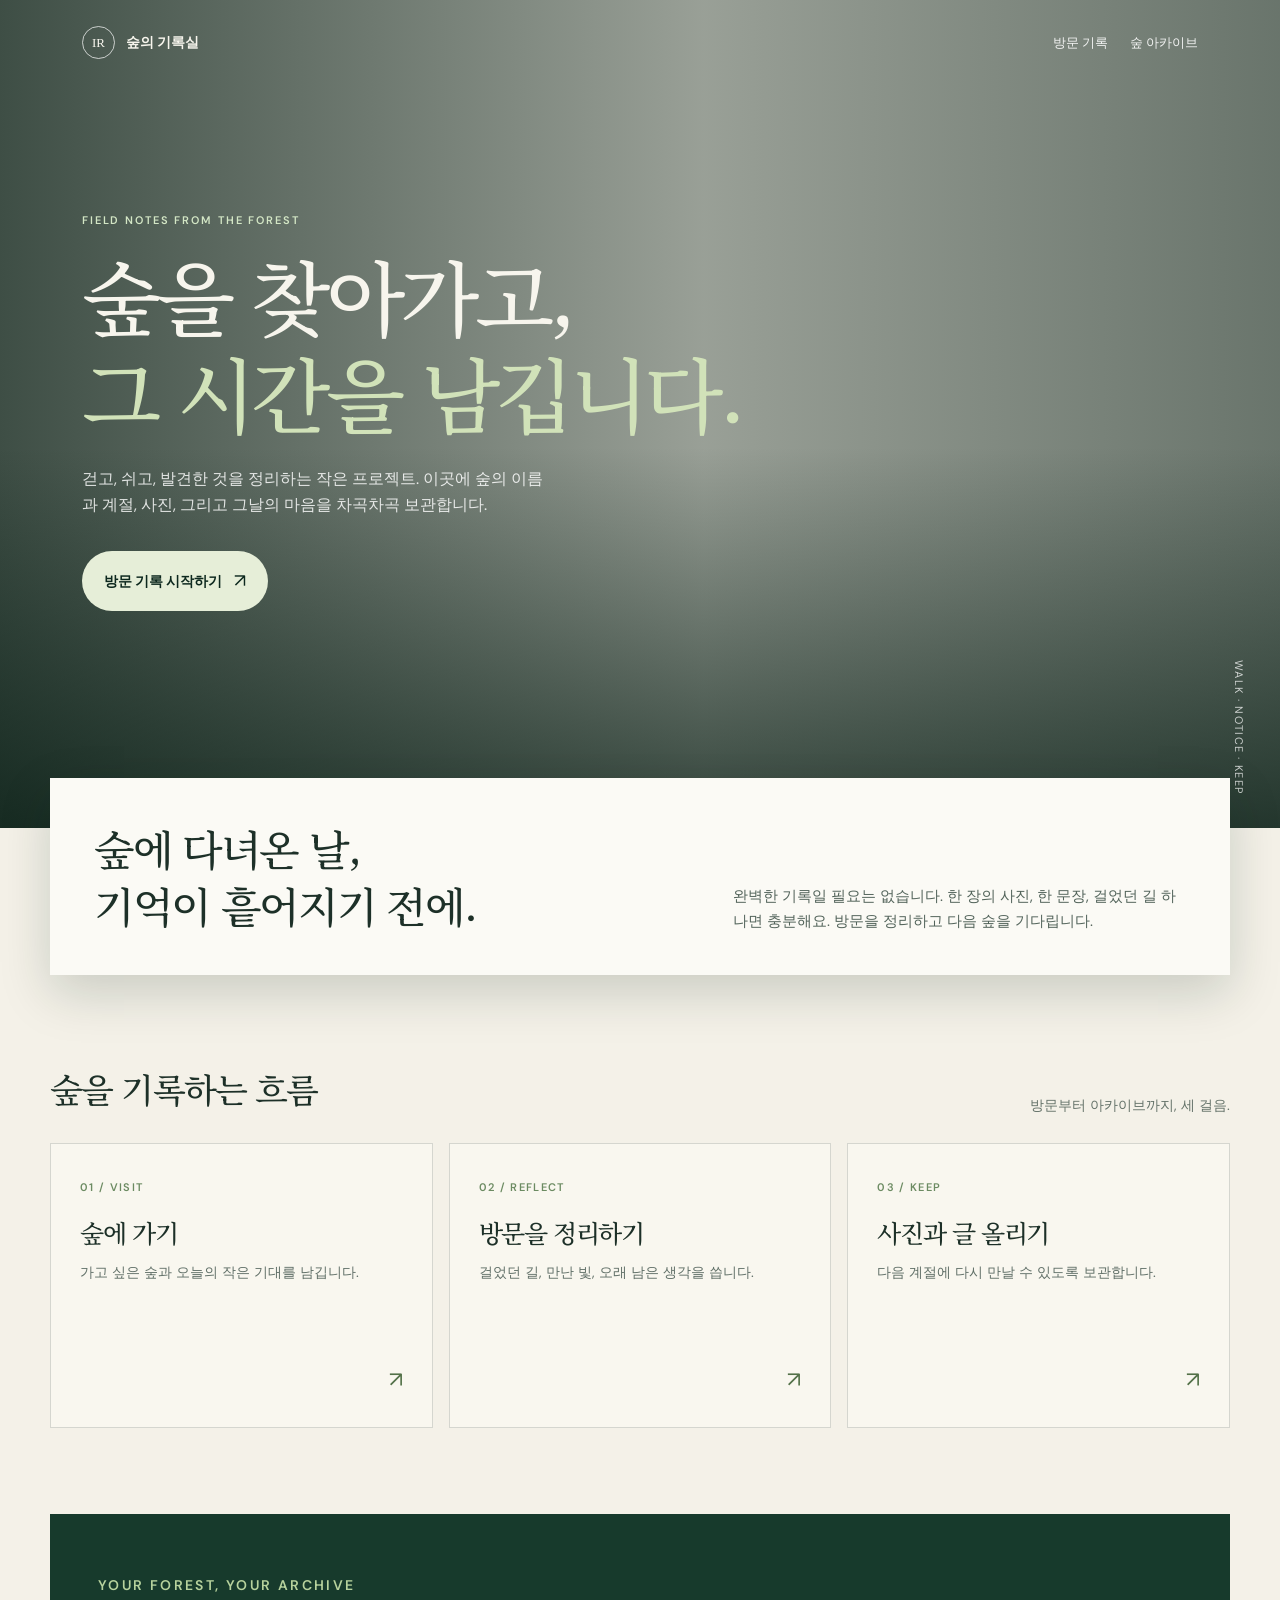
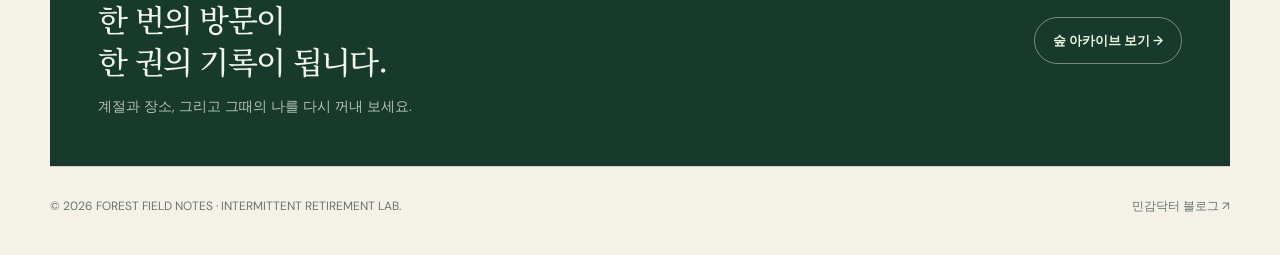
==== commit 3d7e3274: "Create forest field notes home page" ====
--- a/index.html
+++ b/index.html
@@ -3,82 +3,91 @@
 <head>
   <meta charset="utf-8">
   <meta name="viewport" content="width=device-width, initial-scale=1">
-  <meta name="description" content="천천히 살고, 가끔 기록하는 간헐적 은퇴 연구소.">
-  <title>간헐적 은퇴 연구소 | 오늘의 기록</title>
+  <meta name="description" content="숲을 방문하고, 정리하고, 오래 남기는 개인 아카이브.">
+  <title>숲의 기록실 | 간헐적 은퇴 연구소</title>
   <link rel="preconnect" href="https://fonts.googleapis.com">
   <link rel="preconnect" href="https://fonts.gstatic.com" crossorigin>
   <link href="https://fonts.googleapis.com/css2?family=DM+Sans:wght@400;500;600&family=Noto+Serif+KR:wght@400;500;600&display=swap" rel="stylesheet">
   <style>
-    :root { --ink:#25312b; --paper:#f8f6ef; --line:#deddd4; --moss:#66735d; --mist:#e9eee5; }
+    :root { --forest:#173a2c; --deep:#0d281e; --moss:#89a978; --leaf:#c8d7b7; --paper:#f4f1e8; --ink:#1d3028; --line:rgba(29,48,40,.16); }
     * { box-sizing:border-box; }
+    html { scroll-behavior:smooth; }
     body { margin:0; background:var(--paper); color:var(--ink); font-family:'DM Sans','Noto Sans KR',sans-serif; line-height:1.65; }
     a { color:inherit; text-decoration:none; }
-    header { max-width:1100px; margin:auto; padding:24px 28px; display:flex; align-items:center; justify-content:space-between; }
-    .brand { display:flex; align-items:center; gap:10px; font-size:14px; font-weight:600; letter-spacing:-.02em; }
-    .mark { display:grid; place-items:center; width:30px; height:30px; border-radius:50%; background:var(--ink); color:#fff; font:500 12px Georgia,serif; }
-    nav { display:flex; gap:18px; font-size:13px; color:#596158; }
-    nav a:hover, .quiet:hover { text-decoration:underline; }
-    main { max-width:1100px; margin:auto; padding:32px 28px 76px; }
-    .hero { padding:76px 0 58px; max-width:710px; }
-    .eyebrow { margin:0 0 16px; color:var(--moss); font-size:11px; font-weight:600; letter-spacing:.13em; }
-    h1,h2 { font-family:'Noto Serif KR',serif; letter-spacing:-.055em; font-weight:500; }
-    h1 { margin:0; font-size:clamp(39px,6vw,68px); line-height:1.26; }
-    h1 em { color:var(--moss); font-style:normal; }
-    .intro { max-width:480px; margin:24px 0 32px; color:#596158; font-size:16px; }
-    .actions { display:flex; flex-wrap:wrap; gap:10px; }
-    .button { padding:13px 20px; border-radius:999px; font-size:14px; font-weight:600; transition:.2s ease; }
-    .primary { background:var(--ink); color:white; }
-    .primary:hover { background:var(--moss); transform:translateY(-1px); }
-    .secondary { border:1px solid var(--line); background:#fffdfa; }
-    .secondary:hover { border-color:var(--moss); }
-    .divider { height:1px; background:var(--line); }
-    .section-title { display:flex; justify-content:space-between; align-items:end; gap:24px; padding:40px 0 20px; }
-    .section-title h2 { margin:0; font-size:28px; }
-    .section-title p { margin:0; color:#687066; font-size:14px; }
-    .cards { display:grid; grid-template-columns:repeat(3,1fr); gap:14px; }
-    .card { min-height:235px; padding:27px; border:1px solid var(--line); background:#fffdfa; display:flex; flex-direction:column; justify-content:space-between; transition:.2s ease; }
-    .card:hover { border-color:var(--moss); box-shadow:0 12px 30px rgba(37,49,43,.08); transform:translateY(-3px); }
-    .number { color:var(--moss); font-size:12px; font-weight:600; letter-spacing:.08em; }
-    .card h3 { margin:10px 0 8px; font-family:'Noto Serif KR',serif; font-size:23px; font-weight:500; letter-spacing:-.04em; }
-    .card p { margin:0; color:#687066; font-size:14px; }
-    .arrow { align-self:flex-end; color:var(--moss); font-size:20px; }
-    .note { margin-top:60px; padding:30px; background:var(--mist); display:flex; align-items:center; justify-content:space-between; gap:24px; }
-    .note h2 { margin:0 0 5px; font-size:25px; }
-    .note p { margin:0; color:#5d685c; font-size:14px; }
-    .quiet { white-space:nowrap; font-size:14px; font-weight:600; }
-    footer { border-top:1px solid var(--line); max-width:1100px; margin:auto; padding:28px; display:flex; justify-content:space-between; color:#687066; font-size:12px; }
-    @media (max-width:700px) { header { padding:18px 20px; } nav { gap:12px; } main { padding:18px 20px 52px; } .hero { padding:52px 0 42px; } .cards { grid-template-columns:1fr; } .card { min-height:180px; } .section-title,.note,footer { align-items:flex-start; flex-direction:column; } }
+    .hero { min-height:92vh; color:#f7f5ed; position:relative; isolation:isolate; background:linear-gradient(90deg,rgba(5,27,18,.76) 0%,rgba(5,27,18,.38) 55%,rgba(5,27,18,.58) 100%),url('https://images.unsplash.com/photo-1441974231531-c6227db76b6e?auto=format&fit=crop&w=2400&q=90') center/cover; }
+    .hero::after { content:''; position:absolute; inset:0; z-index:-1; background:linear-gradient(0deg,rgba(6,28,19,.7),transparent 46%); }
+    header { width:min(1180px,100%); margin:auto; padding:26px 32px; display:flex; align-items:center; justify-content:space-between; }
+    .brand { display:flex; align-items:center; gap:11px; font-size:14px; font-weight:600; }
+    .mark { display:grid; place-items:center; width:33px; height:33px; border:1px solid rgba(255,255,255,.7); border-radius:50%; font:500 13px Georgia,serif; }
+    nav { display:flex; gap:22px; font-size:13px; color:rgba(255,255,255,.9); }
+    nav a:hover { color:#fff; text-decoration:underline; }
+    .hero-inner { width:min(1180px,100%); margin:auto; padding:clamp(80px,14vh,156px) 32px 100px; }
+    .eyebrow { margin:0 0 18px; font-size:11px; font-weight:600; letter-spacing:.17em; color:#d3e6c5; }
+    h1,h2,h3 { font-family:'Noto Serif KR',serif; font-weight:500; letter-spacing:-.055em; }
+    h1 { max-width:760px; margin:0; font-size:clamp(44px,6.6vw,82px); line-height:1.18; }
+    h1 em { font-style:normal; color:#d1e2b9; }
+    .hero-copy { max-width:475px; margin:25px 0 33px; color:rgba(255,255,255,.84); font-size:16px; }
+    .button { display:inline-flex; align-items:center; gap:12px; padding:14px 22px; border-radius:999px; background:#e6eed8; color:var(--deep); font-size:14px; font-weight:600; transition:.2s ease; }
+    .button:hover { transform:translateY(-2px); background:#fff; }
+    .button b { font-size:19px; font-weight:400; }
+    .trail { position:absolute; right:32px; bottom:34px; color:rgba(255,255,255,.75); font-size:11px; letter-spacing:.12em; writing-mode:vertical-rl; }
+    main { width:min(1180px,calc(100% - 40px)); margin:-50px auto 0; position:relative; z-index:2; }
+    .welcome { padding:42px 44px; background:#fbfaf5; box-shadow:0 18px 48px rgba(12,37,25,.18); display:grid; grid-template-columns:1.3fr 1fr; gap:50px; align-items:end; }
+    .welcome h2 { margin:0; font-size:clamp(28px,3.4vw,42px); line-height:1.35; }
+    .welcome p { margin:0; color:#53645b; font-size:15px; }
+    .section { padding:86px 0; }
+    .section-head { display:flex; align-items:end; justify-content:space-between; gap:24px; margin-bottom:26px; }
+    .section-head h2 { margin:0; font-size:34px; }
+    .section-head p { margin:0; color:#65736a; font-size:14px; }
+    .cards { display:grid; grid-template-columns:repeat(3,1fr); gap:16px; }
+    .card { min-height:285px; padding:29px; display:flex; flex-direction:column; justify-content:space-between; border:1px solid var(--line); background:#f9f7ef; transition:.25s ease; }
+    .card:hover { background:#e3ecd9; transform:translateY(-4px); box-shadow:0 15px 30px rgba(21,52,38,.1); }
+    .step { color:#6c8b62; font-size:11px; font-weight:600; letter-spacing:.12em; }
+    .card h3 { margin:12px 0 8px; font-size:25px; }
+    .card p { margin:0; color:#617068; font-size:14px; }
+    .card .go { align-self:flex-end; color:#537148; font-size:22px; }
+    .field-note { background:var(--forest); color:#f2f5e9; padding:48px; display:grid; grid-template-columns:1fr auto; gap:30px; align-items:center; }
+    .field-note .eyebrow { color:#b7d29d; }
+    .field-note h2 { margin:0; font-size:31px; line-height:1.38; }
+    .field-note p { margin:12px 0 0; color:rgba(242,245,233,.72); font-size:14px; }
+    .archive { color:#ebf3df; border:1px solid rgba(235,243,223,.45); padding:12px 18px; border-radius:999px; white-space:nowrap; font-size:13px; font-weight:600; }
+    .archive:hover { background:#ebf3df; color:var(--deep); }
+    footer { width:min(1180px,calc(100% - 40px)); margin:0 auto; padding:30px 0 38px; border-top:1px solid var(--line); display:flex; justify-content:space-between; color:#68756d; font-size:12px; }
+    @media (max-width:720px) { header { padding:20px; } nav { gap:13px; } .hero-inner { padding:110px 24px 108px; } .trail { right:20px; } main { width:calc(100% - 28px); margin-top:-28px; } .welcome { padding:30px 25px; grid-template-columns:1fr; gap:18px; } .section { padding:56px 0; } .section-head,.field-note,footer { align-items:flex-start; flex-direction:column; } .cards { grid-template-columns:1fr; } .card { min-height:205px; } .field-note { padding:33px 26px; } }
   </style>
 </head>
 <body>
-  <header>
-    <a class="brand" href="index.html"><span class="mark">IR</span><span>간헐적 은퇴 연구소</span></a>
-    <nav><a href="record.html?mode=writing">글쓰기</a><a href="gallery.html">기록 보기</a></nav>
-  </header>
+  <section class="hero">
+    <header>
+      <a class="brand" href="index.html"><span class="mark">IR</span><span>숲의 기록실</span></a>
+      <nav><a href="record.html?mode=writing">방문 기록</a><a href="gallery.html">숲 아카이브</a></nav>
+    </header>
+    <div class="hero-inner">
+      <p class="eyebrow">FIELD NOTES FROM THE FOREST</p>
+      <h1>숲을 찾아가고,<br><em>그 시간을 남깁니다.</em></h1>
+      <p class="hero-copy">걷고, 쉬고, 발견한 것을 정리하는 작은 프로젝트. 이곳에 숲의 이름과 계절, 사진, 그리고 그날의 마음을 차곡차곡 보관합니다.</p>
+      <a class="button" href="record.html?mode=writing">방문 기록 시작하기 <b>↗</b></a>
+    </div>
+    <span class="trail">WALK · NOTICE · KEEP</span>
+  </section>
   <main>
-    <section class="hero">
-      <p class="eyebrow">SECOND LIFE, SIMPLY</p>
-      <h1>오늘의 삶을,<br><em>한 줄로 남겨요.</em></h1>
-      <p class="intro">이곳은 삶의 다음 장을 준비하며, 가끔 멈추고 기록하는 작은 연구실입니다. 오늘 필요한 일 하나만 고르면 충분합니다.</p>
-      <div class="actions">
-        <a class="button primary" href="record.html?mode=writing">오늘의 생각 쓰기</a>
-        <a class="button secondary" href="record.html?mode=writing&amp;view=library">기록 읽기</a>
+    <section class="welcome">
+      <h2>숲에 다녀온 날,<br>기억이 흩어지기 전에.</h2>
+      <p>완벽한 기록일 필요는 없습니다. 한 장의 사진, 한 문장, 걸었던 길 하나면 충분해요. 방문을 정리하고 다음 숲을 기다립니다.</p>
+    </section>
+    <section class="section">
+      <div class="section-head"><h2>숲을 기록하는 흐름</h2><p>방문부터 아카이브까지, 세 걸음.</p></div>
+      <div class="cards">
+        <a class="card" href="record.html?mode=writing"><div><span class="step">01 / VISIT</span><h3>숲에 가기</h3><p>가고 싶은 숲과 오늘의 작은 기대를 남깁니다.</p></div><span class="go">↗</span></a>
+        <a class="card" href="record.html?mode=writing"><div><span class="step">02 / REFLECT</span><h3>방문을 정리하기</h3><p>걸었던 길, 만난 빛, 오래 남은 생각을 씁니다.</p></div><span class="go">↗</span></a>
+        <a class="card" href="record.html"><div><span class="step">03 / KEEP</span><h3>사진과 글 올리기</h3><p>다음 계절에 다시 만날 수 있도록 보관합니다.</p></div><span class="go">↗</span></a>
       </div>
     </section>
-    <div class="divider"></div>
-    <section>
-      <div class="section-title"><h2>지금 할 수 있는 일</h2><p>복잡한 메뉴 대신, 세 가지.</p></div>
-      <div class="cards">
-        <a class="card" href="record.html?mode=writing"><div><span class="number">01 / WRITE</span><h3>글 남기기</h3><p>생각, 배움, 오늘의 질문을 짧게 적습니다.</p></div><span class="arrow">↗</span></a>
-        <a class="card" href="record.html"><div><span class="number">02 / SAVE</span><h3>그림·사진 올리기</h3><p>오늘 발견한 장면을 연구소에 보관합니다.</p></div><span class="arrow">↗</span></a>
-        <a class="card" href="record.html?mode=writing&amp;view=library"><div><span class="number">03 / READ</span><h3>기록 읽기</h3><p>천천히 쌓인 글과 사진을 다시 만납니다.</p></div><span class="arrow">↗</span></a>
-      </div>
-    </section>
-    <section class="note">
-      <div><h2>연구의 방향이 궁금한가요?</h2><p>세 연구실과 프로젝트는 필요할 때만 천천히 둘러보세요.</p></div>
-      <a class="quiet" href="projects.html">연구실 보기 →</a>
+    <section class="field-note">
+      <div><p class="eyebrow">YOUR FOREST, YOUR ARCHIVE</p><h2>한 번의 방문이<br>한 권의 기록이 됩니다.</h2><p>계절과 장소, 그리고 그때의 나를 다시 꺼내 보세요.</p></div>
+      <a class="archive" href="gallery.html">숲 아카이브 보기 →</a>
     </section>
   </main>
-  <footer><span>© 2026 INTERMITTENT RETIREMENT LAB.</span><a href="https://blog.naver.com/minawoman" target="_blank" rel="noreferrer">민감닥터 블로그 ↗</a></footer>
+  <footer><span>© 2026 FOREST FIELD NOTES · INTERMITTENT RETIREMENT LAB.</span><a href="https://blog.naver.com/minawoman" target="_blank" rel="noreferrer">민감닥터 블로그 ↗</a></footer>
 </body>
 </html>
